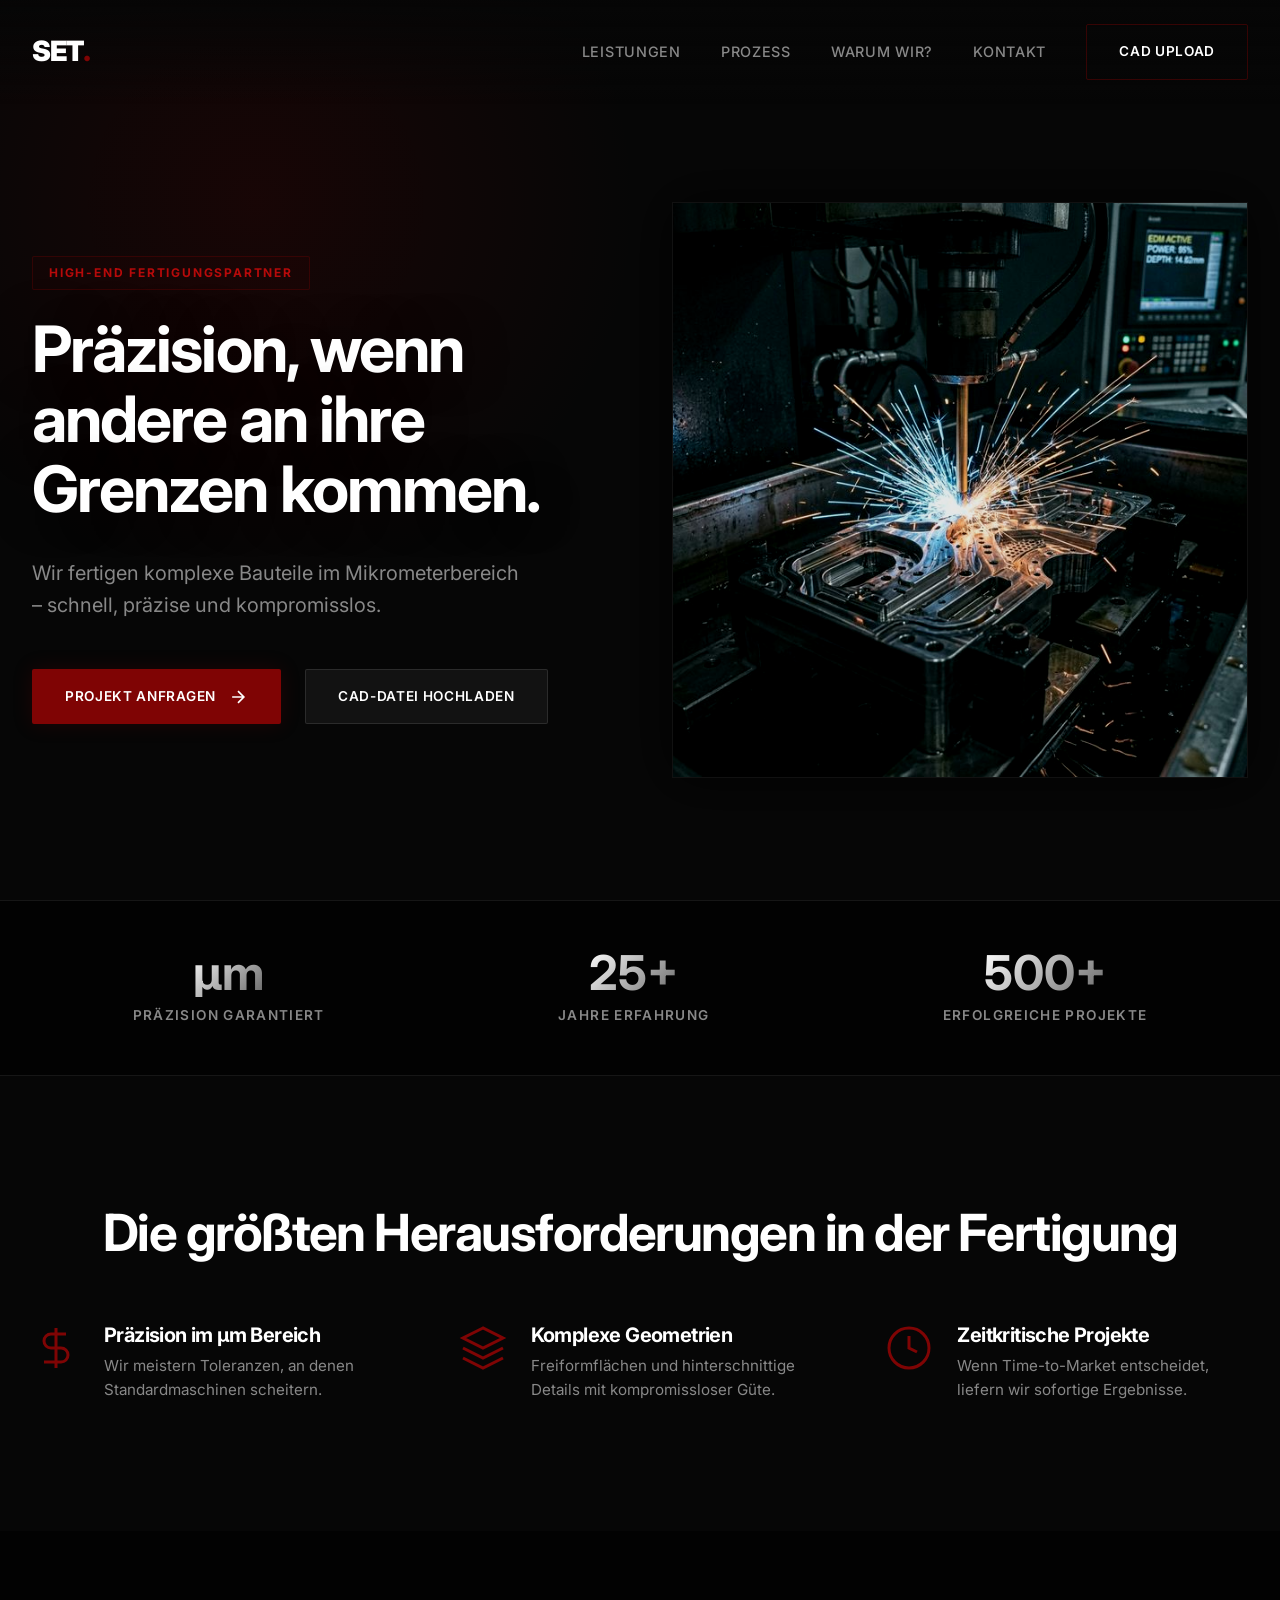
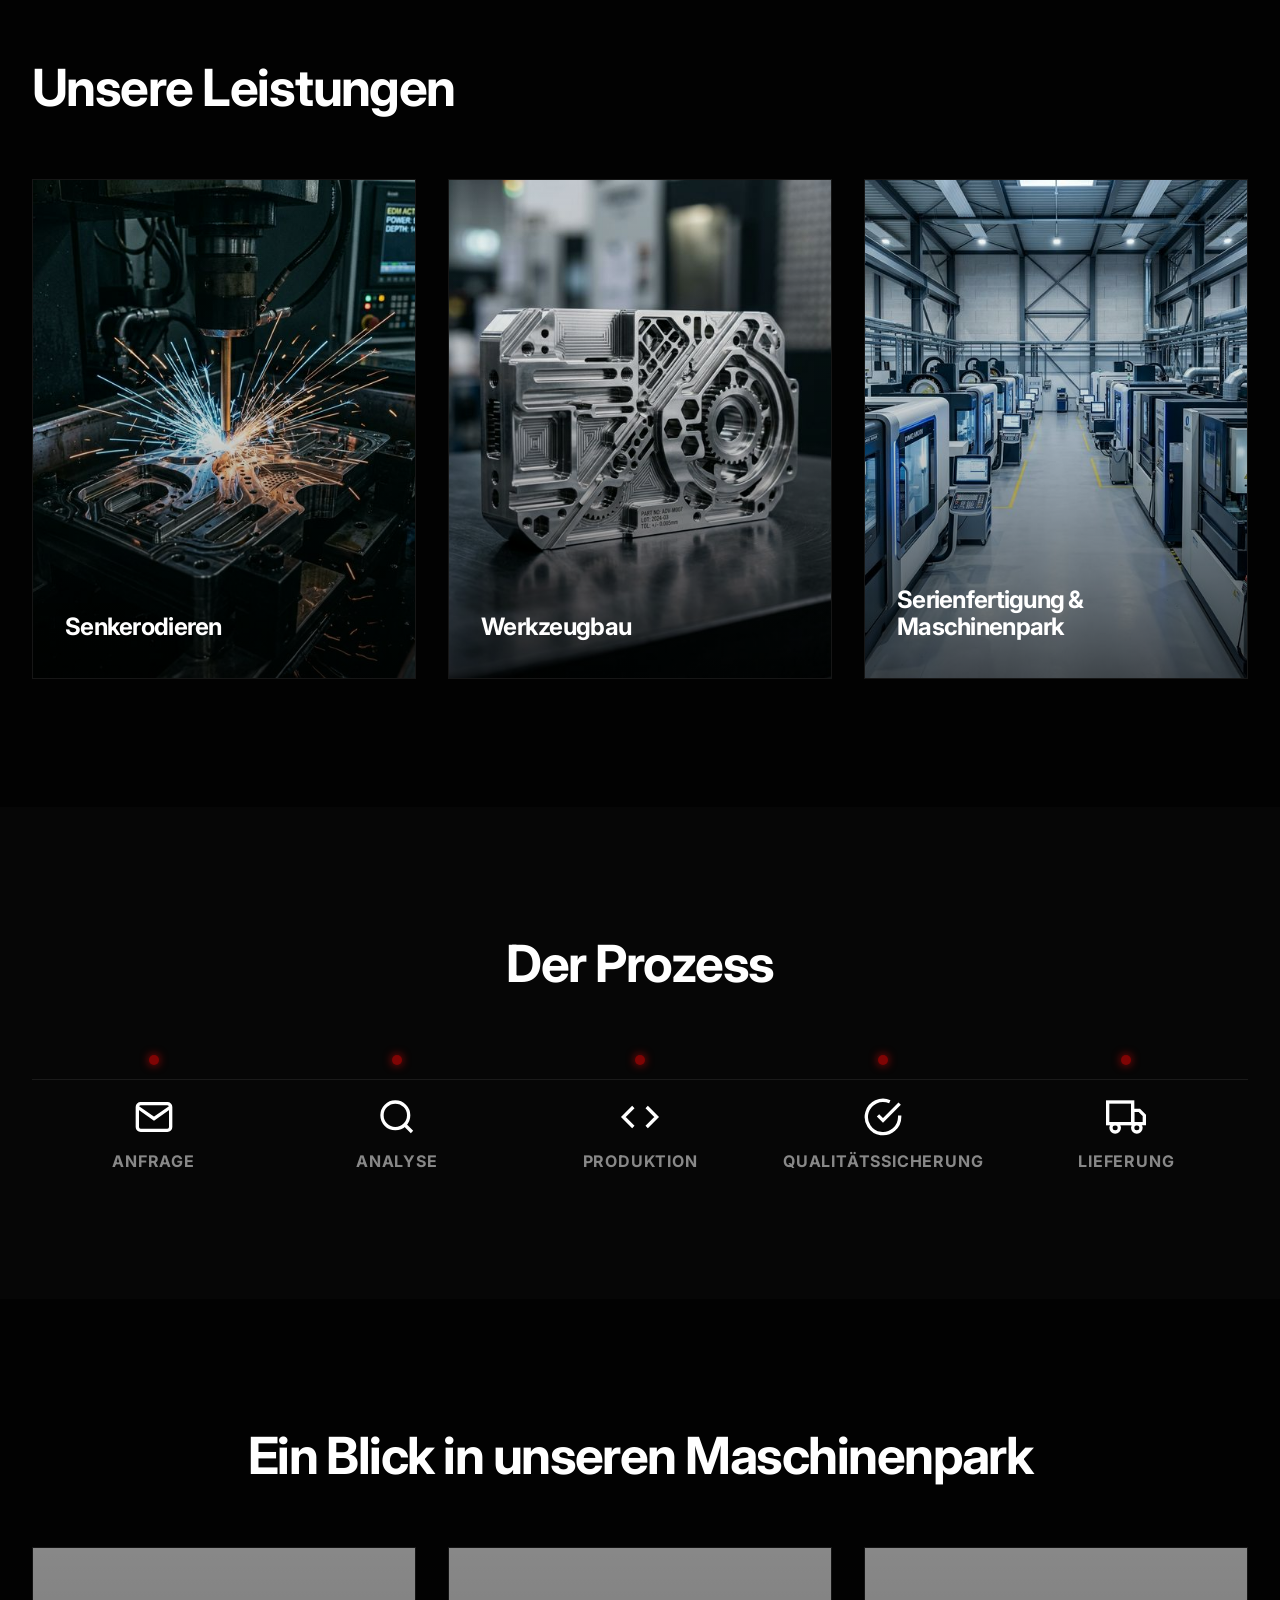
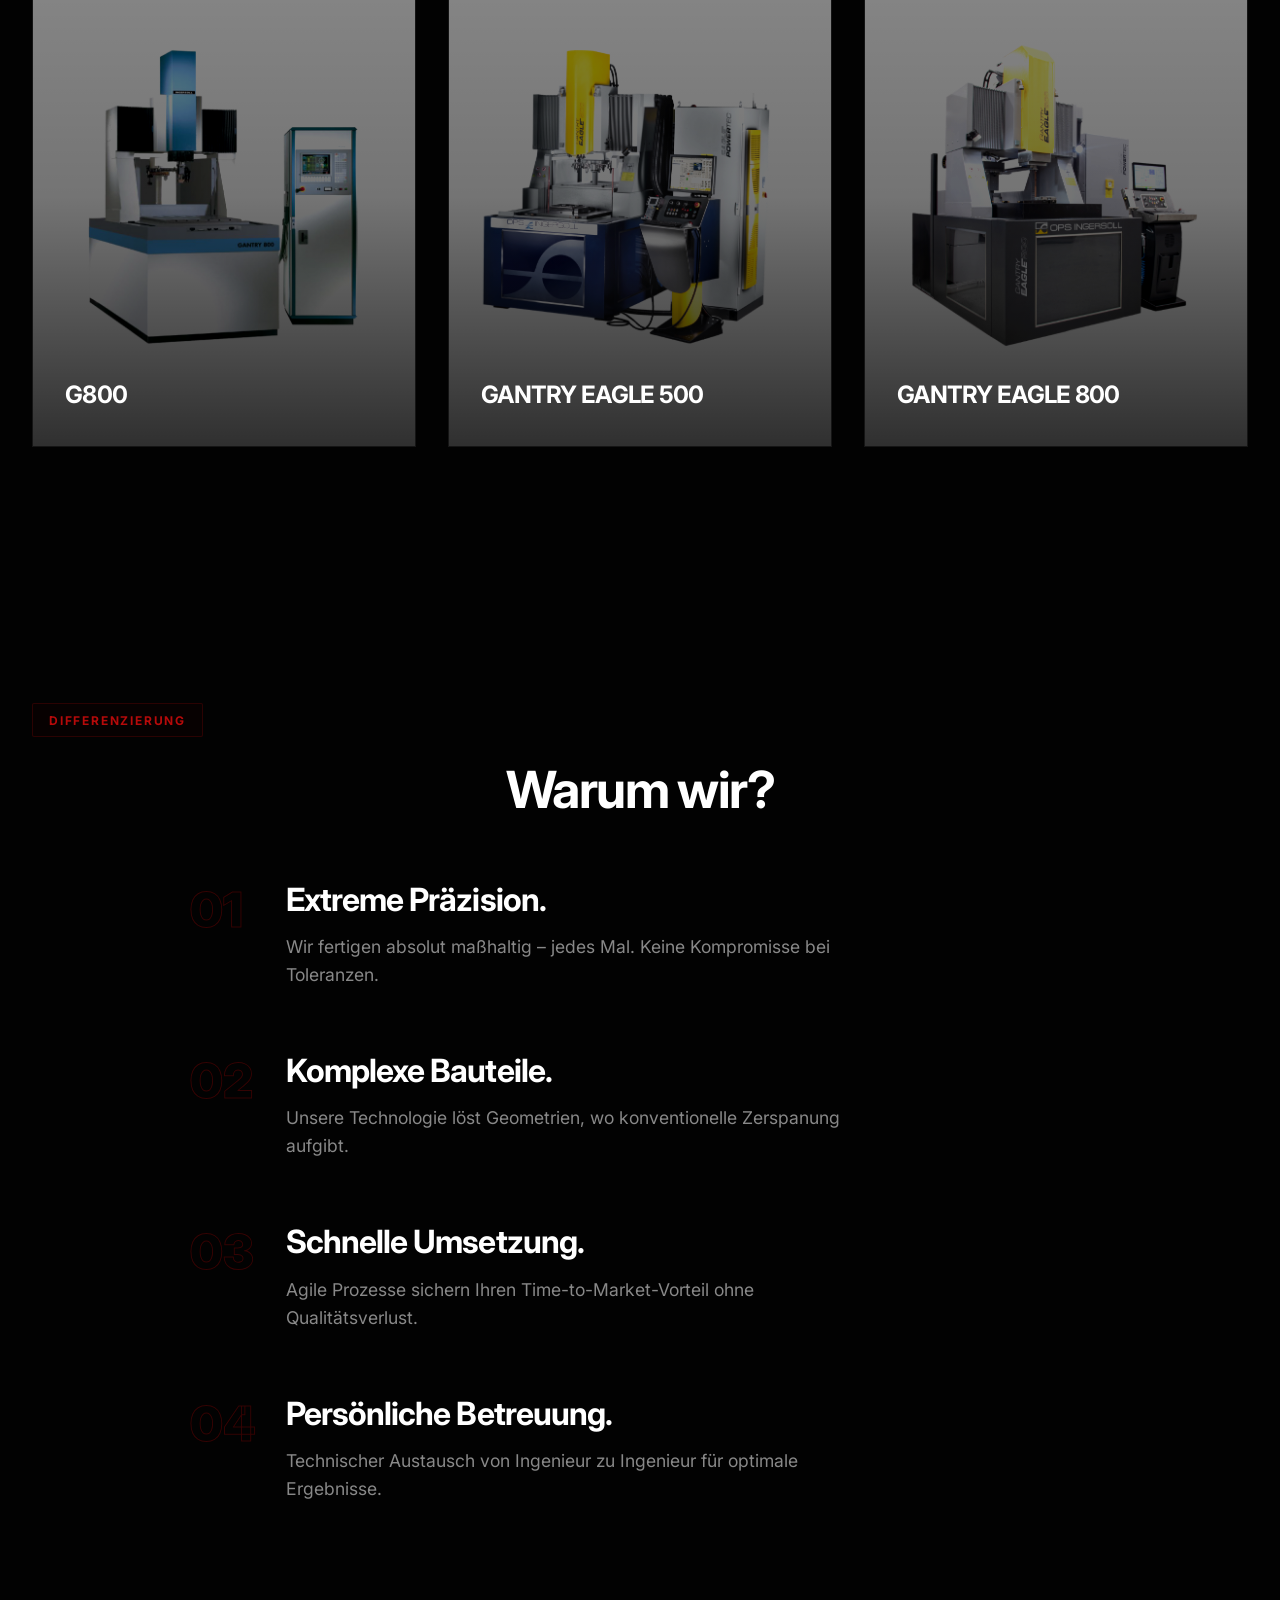
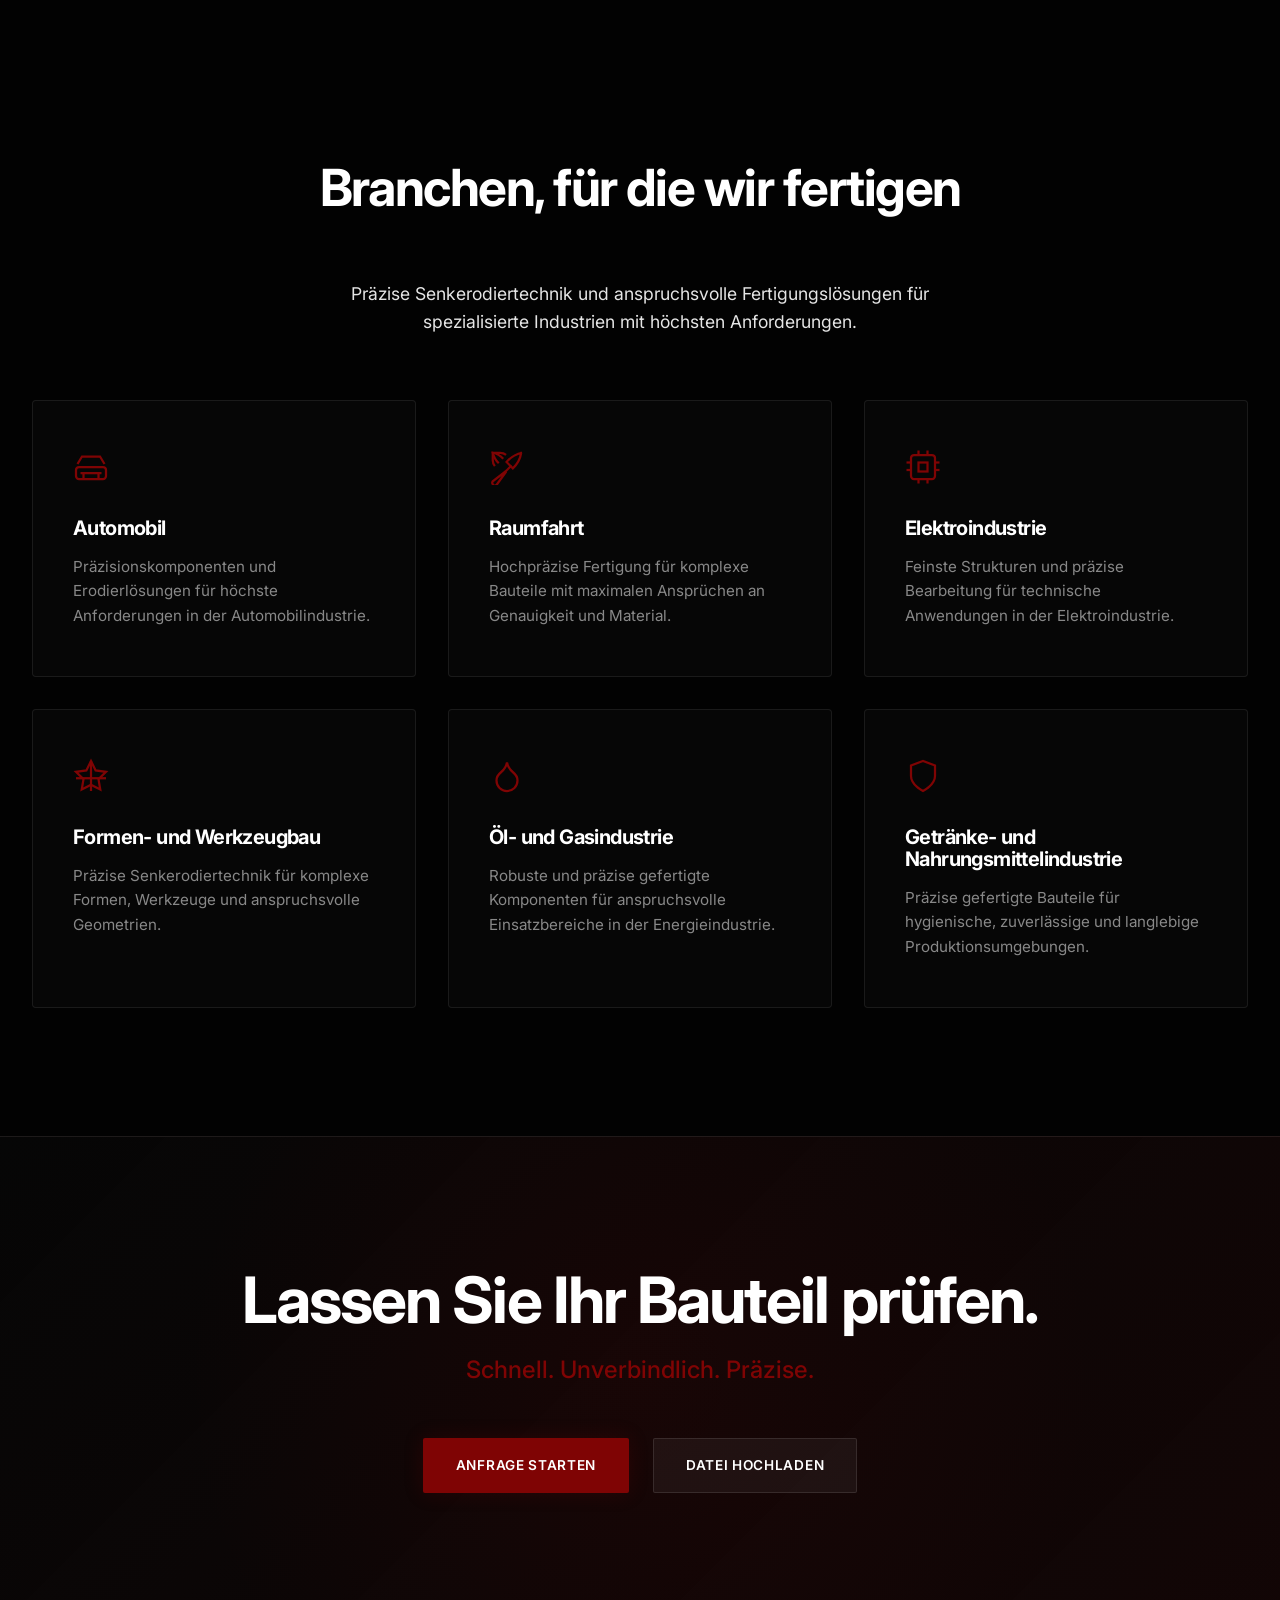
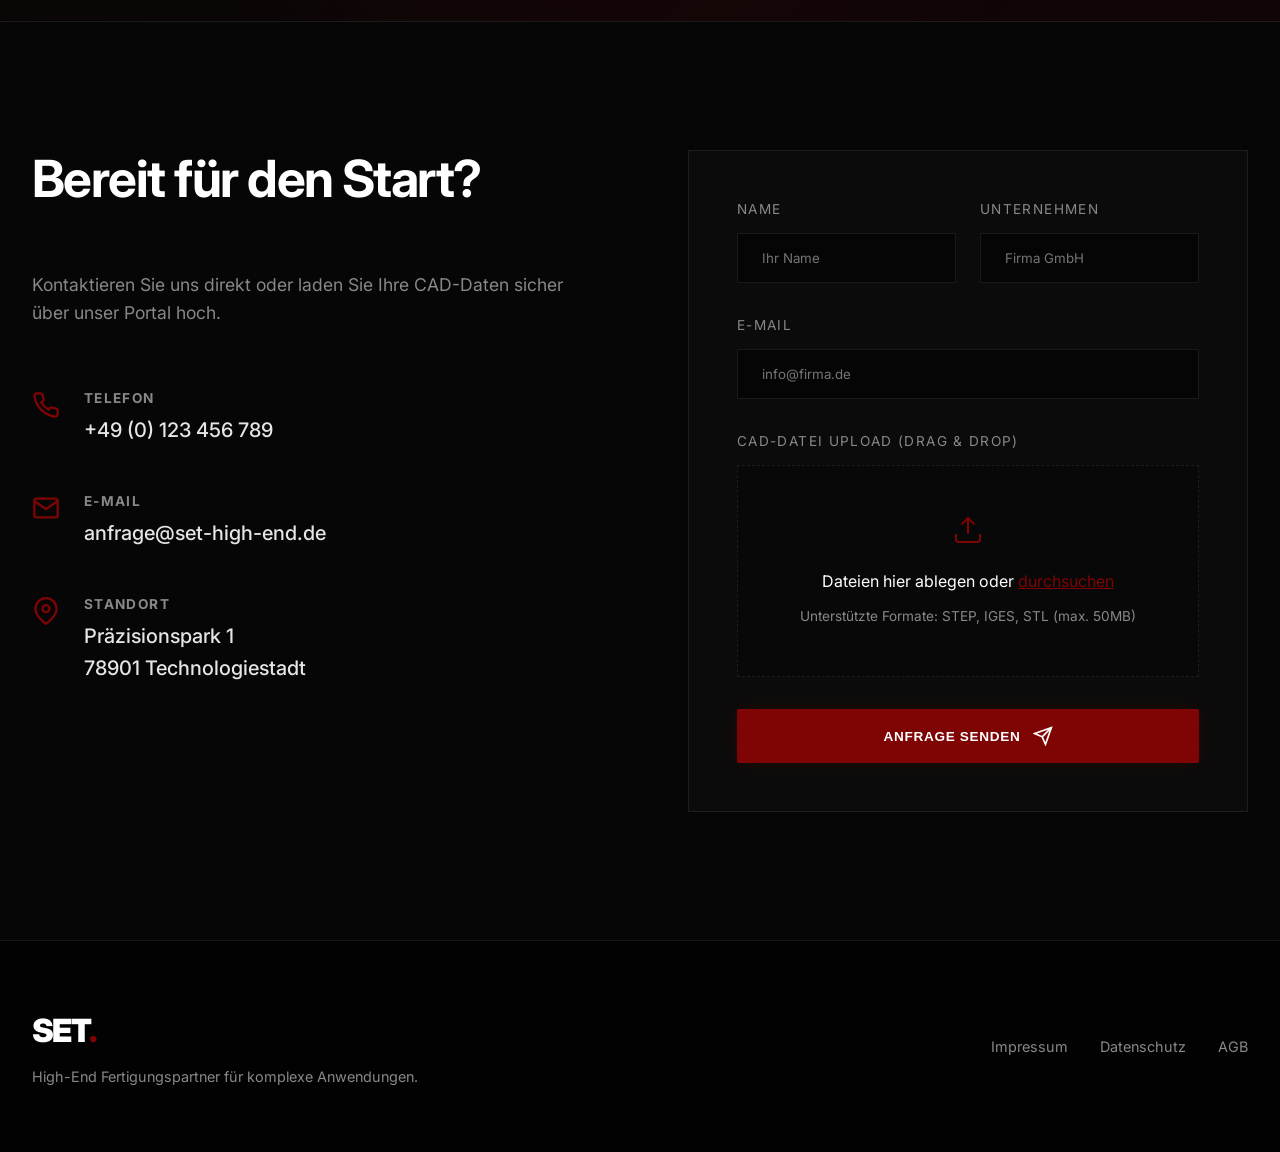
==== index.html @ fa742203 "feat: complete website design overhaul with new high-tech dark mode" ====
<!DOCTYPE html>
<html lang="de">
<head>
    <meta charset="UTF-8">
    <meta name="viewport" content="width=device-width, initial-scale=1.0">
    <title>SET - High-End Präzisionsfertigung & Senkerodiertechnik</title>
    <link rel="preconnect" href="https://fonts.googleapis.com">
    <link rel="preconnect" href="https://fonts.gstatic.com" crossorigin>
    <!-- Modern tech typography: Orbitron for tech feel, or just a very clean bold Inter/Roboto.
         Inter is perfect for high-end bold & modern. -->
    <link href="https://fonts.googleapis.com/css2?family=Inter:wght@300;400;500;700;900&display=swap" rel="stylesheet">
    <link rel="stylesheet" href="css/styles.css">
</head>
<body>
    
    <!-- HEADER -->
    <header class="header">
        <div class="container navbar">
            <div class="logo">
                <a href="#">SET<span class="text-accent">.</span></a>
            </div>
            <nav class="nav-links">
                <a href="#leistungen">Leistungen</a>
                <a href="#prozess">Prozess</a>
                <a href="#warum-wir">Warum wir?</a>
                <a href="#kontakt">Kontakt</a>
                <a href="#kontakt" class="btn btn-outline nav-btn">CAD Upload</a>
            </nav>
            <button class="mobile-menu-toggle" aria-label="Menü">
                <div class="burger-line"></div>
                <div class="burger-line"></div>
                <div class="burger-line"></div>
            </button>
        </div>
    </header>

    <!-- HERO SECTION -->
    <section class="hero" id="home">
        <div class="hero-glow"></div>
        <div class="container hero-grid">
            <div class="hero-content reveal">
                <div class="tech-badge">HIGH-END FERTIGUNGSPARTNER</div>
                <h1 class="hero-title">Präzision, wenn andere an ihre Grenzen kommen.</h1>
                <p class="hero-subtitle">Wir fertigen komplexe Bauteile im Mikrometerbereich – schnell, präzise und kompromisslos.</p>
                <div class="hero-actions">
                    <a href="#kontakt" class="btn btn-primary">
                        Projekt anfragen
                        <svg width="20" height="20" viewBox="0 0 24 24" fill="none" stroke="currentColor" stroke-width="2"><path d="M5 12h14M12 5l7 7-7 7"/></svg>
                    </a>
                    <a href="#kontakt" class="btn btn-secondary">CAD-Datei hochladen</a>
                </div>
            </div>
            <div class="hero-visual reveal fade-left">
                <div class="visual-wrapper">
                    <div class="visual-glow"></div>
                    <img src="images/hero.png" alt="Erodieren Funken High-Tech" class="hero-image">
                </div>
            </div>
        </div>
    </section>

    <!-- TRUST BAR -->
    <div class="trust-bar">
        <div class="container trust-grid">
            <div class="trust-item reveal fade-up">
                <span class="trust-value">µm</span>
                <span class="trust-label">Präzision garantiert</span>
            </div>
            <div class="trust-item reveal fade-up delay-1">
                <span class="trust-value">25+</span>
                <span class="trust-label">Jahre Erfahrung</span>
            </div>
            <div class="trust-item reveal fade-up delay-2">
                <span class="trust-value">500+</span>
                <span class="trust-label">Erfolgreiche Projekte</span>
            </div>
        </div>
    </div>

    <!-- PROBLEM SECTION -->
    <section class="section section-challenges" id="herausforderungen">
        <div class="container">
            <h2 class="section-title reveal text-center">Die größten Herausforderungen in der Fertigung</h2>
            
            <div class="challenge-grid">
                <div class="challenge-item reveal fade-up">
                    <div class="challenge-icon">
                        <svg viewBox="0 0 24 24" fill="none" stroke="currentColor" stroke-width="1.5"><path d="M12 2v20M17 5H9.5a3.5 3.5 0 0 0 0 7h5a3.5 3.5 0 0 1 0 7H6"/></svg>
                    </div>
                    <div>
                        <h3 class="challenge-title">Präzision im µm Bereich</h3>
                        <p class="challenge-text">Wir meistern Toleranzen, an denen Standardmaschinen scheitern.</p>
                    </div>
                </div>
                <div class="challenge-item reveal fade-up delay-1">
                    <div class="challenge-icon">
                        <svg viewBox="0 0 24 24" fill="none" stroke="currentColor" stroke-width="1.5"><polygon points="12 2 2 7 12 12 22 7 12 2"></polygon><polyline points="2 17 12 22 22 17"></polyline><polyline points="2 12 12 17 22 12"></polyline></svg>
                    </div>
                    <div>
                        <h3 class="challenge-title">Komplexe Geometrien</h3>
                        <p class="challenge-text">Freiformflächen und hinterschnittige Details mit kompromissloser Güte.</p>
                    </div>
                </div>
                <div class="challenge-item reveal fade-up delay-2">
                    <div class="challenge-icon">
                        <svg viewBox="0 0 24 24" fill="none" stroke="currentColor" stroke-width="1.5"><circle cx="12" cy="12" r="10"></circle><polyline points="12 6 12 12 16 14"></polyline></svg>
                    </div>
                    <div>
                        <h3 class="challenge-title">Zeitkritische Projekte</h3>
                        <p class="challenge-text">Wenn Time-to-Market entscheidet, liefern wir sofortige Ergebnisse.</p>
                    </div>
                </div>
            </div>
        </div>
    </section>

    <!-- LEISTUNGEN -->
    <section class="section section-dark" id="leistungen">
        <div class="container">
            <h2 class="section-title reveal">Unsere Leistungen</h2>
            
            <div class="services-grid">
                <!-- Senkerodieren -->
                <a href="#kontakt" class="service-card reveal">
                    <div class="service-image-wrap">
                        <img src="images/hero.png" alt="Senkerodieren">
                        <div class="service-overlay"></div>
                    </div>
                    <div class="service-content">
                        <h3>Senkerodieren</h3>
                        <div class="service-arrow">
                            <svg width="24" height="24" viewBox="0 0 24 24" fill="none" stroke="currentColor" stroke-width="2"><line x1="5" y1="12" x2="19" y2="12"></line><polyline points="12 5 19 12 12 19"></polyline></svg>
                        </div>
                    </div>
                    <div class="service-glow-effect"></div>
                </a>
                
                <!-- Werkzeugbau -->
                <a href="#kontakt" class="service-card reveal delay-1">
                    <div class="service-image-wrap">
                        <img src="images/precision.png" alt="Werkzeugbau">
                        <div class="service-overlay"></div>
                    </div>
                    <div class="service-content">
                        <h3>Werkzeugbau</h3>
                        <div class="service-arrow">
                            <svg width="24" height="24" viewBox="0 0 24 24" fill="none" stroke="currentColor" stroke-width="2"><line x1="5" y1="12" x2="19" y2="12"></line><polyline points="12 5 19 12 12 19"></polyline></svg>
                        </div>
                    </div>
                    <div class="service-glow-effect"></div>
                </a>
                
                <!-- Maschinenpark -->
                <a href="#kontakt" class="service-card reveal delay-2">
                    <div class="service-image-wrap">
                        <img src="images/machines.png" alt="Maschinenpark">
                        <div class="service-overlay"></div>
                    </div>
                    <div class="service-content">
                        <h3>Serienfertigung & Maschinenpark</h3>
                        <div class="service-arrow">
                            <svg width="24" height="24" viewBox="0 0 24 24" fill="none" stroke="currentColor" stroke-width="2"><line x1="5" y1="12" x2="19" y2="12"></line><polyline points="12 5 19 12 12 19"></polyline></svg>
                        </div>
                    </div>
                    <div class="service-glow-effect"></div>
                </a>
            </div>
        </div>
    </section>

    <!-- PROZESS -->
    <section class="section" id="prozess">
        <div class="container">
            <h2 class="section-title text-center reveal">Der Prozess</h2>
            
            <div class="timeline reveal fade-up">
                <div class="timeline-line"></div>
                
                <div class="timeline-step">
                    <div class="timeline-dot"></div>
                    <div class="timeline-icon">
                        <svg viewBox="0 0 24 24" fill="none" stroke="currentColor" stroke-width="2"><path d="M4 4h16c1.1 0 2 .9 2 2v12c0 1.1-.9 2-2 2H4c-1.1 0-2-.9-2-2V6c0-1.1.9-2 2-2z"></path><polyline points="22,6 12,13 2,6"></polyline></svg>
                    </div>
                    <h4>Anfrage</h4>
                </div>
                
                <div class="timeline-step">
                    <div class="timeline-dot"></div>
                    <div class="timeline-icon">
                        <svg viewBox="0 0 24 24" fill="none" stroke="currentColor" stroke-width="2"><circle cx="11" cy="11" r="8"></circle><line x1="21" y1="21" x2="16.65" y2="16.65"></line></svg>
                    </div>
                    <h4>Analyse</h4>
                </div>
                
                <div class="timeline-step">
                    <div class="timeline-dot"></div>
                    <div class="timeline-icon">
                        <svg viewBox="0 0 24 24" fill="none" stroke="currentColor" stroke-width="2"><polyline points="16 18 22 12 16 6"></polyline><polyline points="8 6 2 12 8 18"></polyline></svg>
                    </div>
                    <h4>Produktion</h4>
                </div>
                
                <div class="timeline-step">
                    <div class="timeline-dot"></div>
                    <div class="timeline-icon">
                        <svg viewBox="0 0 24 24" fill="none" stroke="currentColor" stroke-width="2"><path d="M22 11.08V12a10 10 0 1 1-5.93-9.14"></path><polyline points="22 4 12 14.01 9 11.01"></polyline></svg>
                    </div>
                    <h4>Qualitätssicherung</h4>
                </div>
                
                <div class="timeline-step">
                    <div class="timeline-dot"></div>
                    <div class="timeline-icon">
                        <svg viewBox="0 0 24 24" fill="none" stroke="currentColor" stroke-width="2"><rect x="1" y="3" width="15" height="13"></rect><polygon points="16 8 20 8 23 11 23 16 16 16 16 8"></polygon><circle cx="5.5" cy="18.5" r="2.5"></circle><circle cx="18.5" cy="18.5" r="2.5"></circle></svg>
                    </div>
                    <h4>Lieferung</h4>
                </div>
            </div>
        </div>
    </section>

    <!-- EIN BLICK IN UNSEREN MASCHINENPARK -->
    <section class="section section-darker" id="fertigung">
        <div class="container">
            <h2 class="section-title text-center reveal">Ein Blick in unseren Maschinenpark</h2>
            
            <div class="services-grid">
                <!-- Karte 1 -->
                <div class="service-card reveal">
                    <div class="service-image-wrap blend-bg-wrap">
                        <img src="images/machine_new_1.png" alt="Maschinenpark" class="blend-multiply">
                        <div class="service-overlay"></div>
                    </div>
                    <div class="service-content">
                        <h3>G800</h3>
                        <div class="service-arrow">
                            <svg width="24" height="24" viewBox="0 0 24 24" fill="none" stroke="currentColor" stroke-width="2"><line x1="5" y1="12" x2="19" y2="12"></line><polyline points="12 5 19 12 12 19"></polyline></svg>
                        </div>
                    </div>
                    <div class="service-glow-effect"></div>
                </div>
                
                <!-- Karte 2 -->
                <div class="service-card reveal delay-1">
                    <div class="service-image-wrap blend-bg-wrap">
                        <img src="images/machine_new_2.png" alt="Präzisionsbauteile" class="blend-multiply">
                        <div class="service-overlay"></div>
                    </div>
                    <div class="service-content">
                        <h3>GANTRY EAGLE 500</h3>
                        <div class="service-arrow">
                            <svg width="24" height="24" viewBox="0 0 24 24" fill="none" stroke="currentColor" stroke-width="2"><line x1="5" y1="12" x2="19" y2="12"></line><polyline points="12 5 19 12 12 19"></polyline></svg>
                        </div>
                    </div>
                    <div class="service-glow-effect"></div>
                </div>
                
                <!-- Karte 3 -->
                <div class="service-card reveal delay-2">
                    <div class="service-image-wrap blend-bg-wrap">
                        <img src="images/machine_new_3.png" alt="Fertigung & Prozesse" class="blend-multiply">
                        <div class="service-overlay"></div>
                    </div>
                    <div class="service-content">
                        <h3>GANTRY EAGLE 800</h3>
                        <div class="service-arrow">
                            <svg width="24" height="24" viewBox="0 0 24 24" fill="none" stroke="currentColor" stroke-width="2"><line x1="5" y1="12" x2="19" y2="12"></line><polyline points="12 5 19 12 12 19"></polyline></svg>
                        </div>
                    </div>
                    <div class="service-glow-effect"></div>
                </div>
            </div>
        </div>
    </section>

    <!-- USP / WARUM WIR -->
    <section class="section section-darker" id="warum-wir">
        <div class="container">
            <span class="tech-badge reveal text-center mx-auto mb-2">DIFFERENZIERUNG</span>
            <h2 class="section-title text-center reveal mb-5">Warum wir?</h2>
            
            <div class="statement-list">
                <div class="statement reveal fade-up">
                    <div class="statement-accent">01</div>
                    <h3 class="statement-title">Extreme Präzision.</h3>
                    <p class="statement-text">Wir fertigen absolut maßhaltig – jedes Mal. Keine Kompromisse bei Toleranzen.</p>
                </div>
                <div class="statement reveal fade-up delay-1">
                    <div class="statement-accent">02</div>
                    <h3 class="statement-title">Komplexe Bauteile.</h3>
                    <p class="statement-text">Unsere Technologie löst Geometrien, wo konventionelle Zerspanung aufgibt.</p>
                </div>
                <div class="statement reveal fade-up delay-2">
                    <div class="statement-accent">03</div>
                    <h3 class="statement-title">Schnelle Umsetzung.</h3>
                    <p class="statement-text">Agile Prozesse sichern Ihren Time-to-Market-Vorteil ohne Qualitätsverlust.</p>
                </div>
                <div class="statement reveal fade-up delay-3">
                    <div class="statement-accent">04</div>
                    <h3 class="statement-title">Persönliche Betreuung.</h3>
                    <p class="statement-text">Technischer Austausch von Ingenieur zu Ingenieur für optimale Ergebnisse.</p>
                </div>
            </div>
        </div>
    </section>

    <!-- BRANCHEN / INDUSTRIEN -->
    <section class="section section-dark" id="branchen">
        <div class="container">
            <h2 class="section-title text-center reveal">Branchen, für die wir fertigen</h2>
            <p class="text-center text-muted mb-5 reveal mx-auto" style="max-width: 650px; font-size: 1.1rem; line-height: 1.6;">
                Präzise Senkerodiertechnik und anspruchsvolle Fertigungslösungen für spezialisierte Industrien mit höchsten Anforderungen.
            </p>
            
            <div class="industry-grid">
                <!-- 1. Automobil -->
                <div class="industry-card reveal fade-up">
                    <div class="industry-icon">
                        <svg viewBox="0 0 24 24" fill="none" stroke="currentColor" stroke-width="1.5"><path d="M5 16h14M3 10l3-5h12l3 5M2 14v4a2 2 0 0 0 2 2h16a2 2 0 0 0 2-2v-4a2 2 0 0 0-2-2H4a2 2 0 0 0-2 2zM7 16v4M17 16v4"/></svg>
                    </div>
                    <h3>Automobil</h3>
                    <p>Präzisionskomponenten und Erodierlösungen für höchste Anforderungen in der Automobilindustrie.</p>
                </div>
                
                <!-- 2. Raumfahrt -->
                <div class="industry-card reveal fade-up delay-1">
                    <div class="industry-icon">
                        <svg viewBox="0 0 24 24" fill="none" stroke="currentColor" stroke-width="1.5"><path d="M21.5 2.5a18.4 18.4 0 0 1-5.6 10.4l-4.2-4.2A18.4 18.4 0 0 1 22 2.5z"></path><path d="M11 15 2.5 21.5a1.8 1.8 0 0 0 2.5 2.5L11.5 15"></path><path d="M15 11l-4.5 4.5"></path><path d="M6.5 9.5a14 14 0 0 1-4-7h5c1.4 0 2.8.5 3.9 1.4"></path><path d="M9.5 6.5a14 14 0 0 0-7-4v5c0 1.4.5 2.8 1.4 3.9"></path></svg>
                    </div>
                    <h3>Raumfahrt</h3>
                    <p>Hochpräzise Fertigung für komplexe Bauteile mit maximalen Ansprüchen an Genauigkeit und Material.</p>
                </div>
                
                <!-- 3. Elektroindustrie -->
                <div class="industry-card reveal fade-up delay-2">
                    <div class="industry-icon">
                        <svg viewBox="0 0 24 24" fill="none" stroke="currentColor" stroke-width="1.5"><rect x="4" y="4" width="16" height="16" rx="2" ry="2"></rect><rect x="9" y="9" width="6" height="6"></rect><line x1="9" y1="1" x2="9" y2="4"></line><line x1="15" y1="1" x2="15" y2="4"></line><line x1="9" y1="20" x2="9" y2="23"></line><line x1="15" y1="20" x2="15" y2="23"></line><line x1="20" y1="9" x2="23" y2="9"></line><line x1="20" y1="14" x2="23" y2="14"></line><line x1="1" y1="9" x2="4" y2="9"></line><line x1="1" y1="14" x2="4" y2="14"></line></svg>
                    </div>
                    <h3>Elektroindustrie</h3>
                    <p>Feinste Strukturen und präzise Bearbeitung für technische Anwendungen in der Elektroindustrie.</p>
                </div>
                
                <!-- 4. Formen- und Werkzeugbau -->
                <div class="industry-card reveal fade-up">
                    <div class="industry-icon">
                        <svg viewBox="0 0 24 24" fill="none" stroke="currentColor" stroke-width="1.5"><polygon points="12 2 15.09 8.26 22 9.27 17 14.14 18.18 21.02 12 17.77 5.82 21.02 7 14.14 2 9.27 8.91 8.26 12 2"></polygon><path d="M12 2v20"></path><path d="M2 13.5h20"></path></svg>
                    </div>
                    <h3>Formen- und Werkzeugbau</h3>
                    <p>Präzise Senkerodiertechnik für komplexe Formen, Werkzeuge und anspruchsvolle Geometrien.</p>
                </div>
                
                <!-- 5. Oel- und Gasindustrie -->
                <div class="industry-card reveal fade-up delay-1">
                    <div class="industry-icon">
                        <svg viewBox="0 0 24 24" fill="none" stroke="currentColor" stroke-width="1.5"><path d="M12 22a7 7 0 0 0 7-7c0-2-1-3.9-3-5.5s-3.5-4-4-6.5c-.5 2.5-2 4.9-4 6.5C6 11.1 5 13 5 15a7 7 0 0 0 7 7z"></path></svg>
                    </div>
                    <h3>Öl- und Gasindustrie</h3>
                    <p>Robuste und präzise gefertigte Komponenten für anspruchsvolle Einsatzbereiche in der Energieindustrie.</p>
                </div>
                
                <!-- 6. Getränke- und Nahrungsmittel -->
                <div class="industry-card reveal fade-up delay-2">
                    <div class="industry-icon">
                        <svg viewBox="0 0 24 24" fill="none" stroke="currentColor" stroke-width="1.5"><path d="M12 22s8-4 8-10V5l-8-3-8 3v7c0 6 8 10 8 10z"></path></svg>
                    </div>
                    <h3>Getränke- und Nahrungsmittelindustrie</h3>
                    <p>Präzise gefertigte Bauteile für hygienische, zuverlässige und langlebige Produktionsumgebungen.</p>
                </div>
            </div>
        </div>
    </section>

    <!-- CTA BLOCK -->
    <section class="section-cta reveal">
        <div class="container">
            <div class="cta-inner">
                <div class="cta-glow-bg"></div>
                <h2 class="cta-title">Lassen Sie Ihr Bauteil prüfen.</h2>
                <p class="cta-sub">Schnell. Unverbindlich. Präzise.</p>
                <div class="hero-actions cta-actions">
                    <a href="#kontakt" class="btn btn-primary">Anfrage starten</a>
                    <a href="#kontakt" class="btn btn-secondary">Datei hochladen</a>
                </div>
            </div>
        </div>
    </section>

    <!-- KONTAKT -->
    <section class="section" id="kontakt">
        <div class="container contact-grid">
            <div class="contact-info reveal fade-right">
                <h2 class="section-title">Bereit für den Start?</h2>
                <p class="contact-desc">Kontaktieren Sie uns direkt oder laden Sie Ihre CAD-Daten sicher über unser Portal hoch.</p>
                
                <div class="contact-list">
                    <div class="contact-item">
                        <div class="contact-icon">
                            <svg viewBox="0 0 24 24" fill="none" stroke="currentColor" stroke-width="2"><path d="M22 16.92v3a2 2 0 0 1-2.18 2 19.79 19.79 0 0 1-8.63-3.07 19.5 19.5 0 0 1-6-6 19.79 19.79 0 0 1-3.07-8.67A2 2 0 0 1 4.11 2h3a2 2 0 0 1 2 1.72 12.84 12.84 0 0 0 .7 2.81 2 2 0 0 1-.45 2.11L8.09 9.91a16 16 0 0 0 6 6l1.27-1.27a2 2 0 0 1 2.11-.45 12.84 12.84 0 0 0 2.81.7A2 2 0 0 1 22 16.92z"></path></svg>
                        </div>
                        <div>
                            <h5>Telefon</h5>
                            <p>+49 (0) 123 456 789</p>
                        </div>
                    </div>
                    <div class="contact-item">
                        <div class="contact-icon">
                            <svg viewBox="0 0 24 24" fill="none" stroke="currentColor" stroke-width="2"><path d="M4 4h16c1.1 0 2 .9 2 2v12c0 1.1-.9 2-2 2H4c-1.1 0-2-.9-2-2V6c0-1.1.9-2 2-2z"></path><polyline points="22,6 12,13 2,6"></polyline></svg>
                        </div>
                        <div>
                            <h5>E-Mail</h5>
                            <p>anfrage@set-high-end.de</p>
                        </div>
                    </div>
                    <div class="contact-item">
                        <div class="contact-icon">
                            <svg viewBox="0 0 24 24" fill="none" stroke="currentColor" stroke-width="2"><path d="M21 10c0 7-9 13-9 13s-9-6-9-13a9 9 0 0 1 18 0z"></path><circle cx="12" cy="10" r="3"></circle></svg>
                        </div>
                        <div>
                            <h5>Standort</h5>
                            <p>Präzisionspark 1<br>78901 Technologiestadt</p>
                        </div>
                    </div>
                </div>
            </div>
            
            <div class="contact-form-wrap reveal fade-left">
                <form class="contact-form" onsubmit="event.preventDefault(); alert('Dies ist eine Demo.');">
                    <div class="form-row">
                        <div class="form-group">
                            <label>Name</label>
                            <input type="text" placeholder="Ihr Name">
                        </div>
                        <div class="form-group">
                            <label>Unternehmen</label>
                            <input type="text" placeholder="Firma GmbH">
                        </div>
                    </div>
                    <div class="form-group">
                        <label>E-Mail</label>
                        <input type="email" placeholder="info@firma.de">
                    </div>
                    
                    <div class="form-group">
                        <label>CAD-Datei Upload (Drag & Drop)</label>
                        <div class="file-upload-area" id="dropArea">
                            <svg width="32" height="32" viewBox="0 0 24 24" fill="none" class="upload-icon" stroke="currentColor" stroke-width="1.5"><path d="M21 15v4a2 2 0 0 1-2 2H5a2 2 0 0 1-2-2v-4"></path><polyline points="17 8 12 3 7 8"></polyline><line x1="12" y1="3" x2="12" y2="15"></line></svg>
                            <p>Dateien hier ablegen oder <span>durchsuchen</span></p>
                            <span class="upload-hint">Unterstützte Formate: STEP, IGES, STL (max. 50MB)</span>
                        </div>
                    </div>
                    
                    <button type="submit" class="btn btn-primary btn-block">
                        Anfrage senden
                        <svg width="20" height="20" viewBox="0 0 24 24" fill="none" stroke="currentColor" stroke-width="2"><line x1="22" y1="2" x2="11" y2="13"></line><polygon points="22 2 15 22 11 13 2 9 22 2"></polygon></svg>
                    </button>
                </form>
            </div>
        </div>
    </section>

    <!-- FOOTER -->
    <footer class="footer">
        <div class="container footer-content">
            <div class="footer-brand">
                <div class="logo">SET<span class="text-accent">.</span></div>
                <p>High-End Fertigungspartner für komplexe Anwendungen.</p>
            </div>
            <div class="footer-links">
                <a href="#">Impressum</a>
                <a href="#">Datenschutz</a>
                <a href="#">AGB</a>
            </div>
        </div>
    </footer>

    <script src="js/main.js"></script>
</body>
</html>
---- css/styles.css ----
/* ===== VARIABLES ===== */
:root {
  /* Colors - High-Tech Dark / Premium */
  --bg-main: #060606;
  --bg-darker: #020202;
  --bg-card: #0c0c0c;
  
  --accent-red: #7f0404;    /* Dunkles, kraftvolles Rot */
  --accent-glow: #b60a0a;   /* Glow in lighter red */
  
  --text-pure: #ffffff;
  --text-main: #e5e5e5;
  --text-muted: #888888;
  
  --border-light: rgba(255,255,255,0.08);
  --border-hover: rgba(127, 4, 4, 0.4);
  
  /* Typography */
  --font-main: 'Inter', sans-serif;
  
  /* Layout */
  --container-max: 1280px;
  --spacing-section: 8rem;
  
  /* Transitions */
  --trans-fast: 0.2s ease;
  --trans-base: 0.4s cubic-bezier(0.16, 1, 0.3, 1);
  --trans-slow: 0.7s cubic-bezier(0.16, 1, 0.3, 1);
}

/* ===== RESET ===== */
* { margin: 0; padding: 0; box-sizing: border-box; }
html { scroll-behavior: smooth; }

body {
  font-family: var(--font-main);
  background-color: var(--bg-main);
  color: var(--text-main);
  line-height: 1.6;
  -webkit-font-smoothing: antialiased;
  overflow-x: hidden;
}

a { text-decoration: none; color: inherit; transition: var(--trans-fast); }
ul { list-style: none; }
img { max-width: 100%; display: block; }

.container {
  width: 100%;
  max-width: var(--container-max);
  margin: 0 auto;
  padding: 0 2rem;
}

/* ===== TYPOGRAPHY ===== */
h1, h2, h3, h4, h5 {
  color: var(--text-pure);
  line-height: 1.1;
  font-weight: 700;
  letter-spacing: -0.03em;
}

.text-accent { color: var(--accent-red); }
.text-center { text-align: center; }
.mx-auto { margin-inline: auto; }
.mb-2 { margin-bottom: 0.5rem; }
.mb-5 { margin-bottom: 4rem; }

.section-title {
  font-size: clamp(2.5rem, 4vw, 3.5rem);
  margin-bottom: 4rem;
}

.tech-badge {
  display: inline-block;
  font-size: 0.75rem;
  letter-spacing: 0.15em;
  text-transform: uppercase;
  color: var(--accent-glow);
  font-weight: 700;
  border: 1px solid rgba(127, 4, 4, 0.3);
  padding: 0.4rem 1rem;
  border-radius: 2px;
  background: rgba(127, 4, 4, 0.05);
  margin-bottom: 1.5rem;
}

/* ===== BUTTONS ===== */
.btn {
  display: inline-flex;
  align-items: center;
  justify-content: center;
  gap: 0.75rem;
  padding: 1rem 2rem;
  font-weight: 600;
  font-size: 1rem;
  transition: all var(--trans-base);
  cursor: pointer;
  border: 1px solid transparent;
  /* Premium modern button: slight rounding, sharp tech feel */
  border-radius: 2px;
  text-transform: uppercase;
  letter-spacing: 0.05em;
  font-size: 0.85rem;
}

.btn-primary {
  background-color: var(--accent-red);
  color: var(--text-pure);
  position: relative;
  overflow: hidden;
  box-shadow: 0 0 20px rgba(127, 4, 4, 0.2);
}

.btn-primary:hover {
  background-color: var(--accent-glow);
  box-shadow: 0 0 30px rgba(182, 10, 10, 0.4);
  transform: translateY(-2px);
}

.btn-secondary {
  background-color: rgba(255,255,255,0.05);
  color: var(--text-pure);
  border: 1px solid rgba(255,255,255,0.1);
}

.btn-secondary:hover {
  background-color: rgba(255,255,255,0.1);
  border-color: rgba(255,255,255,0.2);
}

.btn-outline {
  background: transparent;
  border: 1px solid rgba(127, 4, 4, 0.4);
  color: var(--text-pure);
}

.btn-outline:hover {
  border-color: var(--accent-glow);
  box-shadow: 0 0 15px rgba(127, 4, 4, 0.3) inset;
}

.btn-block { width: 100%; }

/* ===== HEADER ===== */
.header {
  position: fixed;
  top: 0;
  width: 100%;
  z-index: 100;
  padding: 1.5rem 0;
  transition: var(--trans-base);
  background: linear-gradient(to bottom, rgba(6,6,6,0.9), rgba(6,6,6,0));
}

.header.scrolled {
  background: rgba(6, 6, 6, 0.95);
  border-bottom: 1px solid var(--border-light);
  backdrop-filter: blur(10px);
  padding: 1rem 0;
}

.navbar {
  display: flex;
  justify-content: space-between;
  align-items: center;
}

.logo a {
  font-size: 1.75rem;
  font-weight: 900;
  letter-spacing: -0.05em;
  color: var(--text-pure);
}

.nav-links {
  display: flex;
  align-items: center;
  gap: 2.5rem;
}

.nav-links a:not(.btn) {
  font-size: 0.9rem;
  font-weight: 500;
  text-transform: uppercase;
  letter-spacing: 0.05em;
  color: var(--text-muted);
  position: relative;
}

.nav-links a:not(.btn):hover { color: var(--text-pure); }

.nav-links a:not(.btn)::after {
  content: '';
  position: absolute;
  bottom: -4px;
  left: 0;
  width: 0;
  height: 2px;
  background: var(--accent-red);
  transition: var(--trans-fast);
}

.nav-links a:not(.btn):hover::after { width: 100%; }

.mobile-menu-toggle {
  display: none;
  background: none;
  border: none;
  cursor: pointer;
  flex-direction: column;
  gap: 6px;
}

.burger-line {
  width: 30px;
  height: 2px;
  background: var(--text-pure);
  transition: var(--trans-base);
}

/* ===== HERO SECTION ===== */
.hero {
  position: relative;
  min-height: 100vh;
  display: flex;
  align-items: center;
  padding-top: 80px;
  overflow: hidden;
}

.hero-glow {
  position: absolute;
  top: -20%;
  left: -10%;
  width: 60vw;
  height: 60vw;
  background: radial-gradient(circle, rgba(127, 4, 4, 0.15) 0%, rgba(6,6,6,0) 70%);
  z-index: 0;
  pointer-events: none;
}

.hero-grid {
  display: grid;
  grid-template-columns: 1fr 1fr;
  align-items: center;
  gap: 4rem;
  position: relative;
  z-index: 10;
}

.hero-title {
  font-size: clamp(3rem, 5vw, 4.5rem);
  margin-bottom: 2rem;
  text-shadow: 0 0 40px rgba(0,0,0,0.5);
}

.hero-subtitle {
  font-size: 1.25rem;
  color: var(--text-muted);
  margin-bottom: 3rem;
  max-width: 500px;
}

.hero-actions {
  display: flex;
  gap: 1.5rem;
}

.visual-wrapper {
  position: relative;
}

.visual-glow {
  position: absolute;
  top: 50%;
  left: 50%;
  transform: translate(-50%, -50%);
  width: 120%;
  height: 120%;
  background: radial-gradient(circle, rgba(127, 4, 4, 0.2) 0%, rgba(6,6,6,0) 60%);
  z-index: -1;
}

.hero-image {
  width: 100%;
  height: auto;
  filter: contrast(1.1) brightness(0.9);
  /* Tech overlay feeling */
  box-shadow: 0 0 50px rgba(0,0,0,0.8);
  border: 1px solid rgba(255,255,255,0.05);
}

/* ===== TRUST BAR ===== */
.trust-bar {
  border-top: 1px solid var(--border-light);
  border-bottom: 1px solid var(--border-light);
  background: var(--bg-darker);
  padding: 3rem 0;
}

.trust-grid {
  display: flex;
  justify-content: space-around;
  flex-wrap: wrap;
  gap: 2rem;
}

.trust-item {
  display: flex;
  flex-direction: column;
  align-items: center;
  text-align: center;
}

.trust-value {
  font-size: 3rem;
  font-weight: 700;
  font-family: var(--font-main);
  background: linear-gradient(135deg, #fff 0%, #666 100%);
  -webkit-background-clip: text;
  background-clip: text;
  -webkit-text-fill-color: transparent;
  line-height: 1;
  margin-bottom: 0.5rem;
}

.trust-label {
  color: var(--text-muted);
  text-transform: uppercase;
  letter-spacing: 0.1em;
  font-size: 0.85rem;
  font-weight: 600;
}

/* ===== SECTIONS ===== */
.section { padding: var(--spacing-section) 0; }
.section-dark { background-color: var(--bg-darker); }
.section-darker { background-color: #020202; }

/* ===== Herausforderungen (Problem) Horizontal, minimalist ===== */
.challenge-grid {
  display: grid;
  grid-template-columns: repeat(3, 1fr);
  gap: 4rem;
}

.challenge-item {
  display: flex;
  align-items: flex-start;
  gap: 1.5rem;
}

.challenge-icon {
  flex-shrink: 0;
  width: 48px;
  height: 48px;
  color: var(--accent-red);
}

.challenge-title {
  font-size: 1.25rem;
  margin-bottom: 0.5rem;
}

.challenge-text {
  font-size: 0.95rem;
  color: var(--text-muted);
}

/* ===== LEISTUNGEN ===== */
.services-grid {
  display: grid;
  grid-template-columns: repeat(3, 1fr);
  gap: 2rem;
}

.service-card {
  position: relative;
  display: block;
  height: 500px;
  overflow: hidden;
  border: 1px solid var(--border-light);
}

.service-image-wrap {
  position: absolute;
  top: 0; left: 0;
  width: 100%; height: 100%;
}

.service-image-wrap img {
  width: 100%; height: 100%;
  object-fit: cover;
  transition: transform 0.8s cubic-bezier(0.16, 1, 0.3, 1);
  /* no global filter for pure image clarity */
}

.service-overlay {
  position: absolute;
  top: 0; left: 0; width: 100%; height: 100%;
  background: linear-gradient(
    to top,
    rgba(0,0,0,0.65),
    rgba(0,0,0,0.15),
    rgba(0,0,0,0)
  );
  transition: var(--trans-base);
}

.service-content {
  position: absolute;
  bottom: 0; left: 0; width: 100%;
  padding: 3rem 2rem;
  z-index: 2;
  display: flex;
  justify-content: space-between;
  align-items: flex-end;
}

.service-content h3 {
  font-size: 1.5rem;
  margin: 0;
  transform: translateY(10px);
  transition: var(--trans-base);
}

.service-arrow {
  color: var(--accent-red);
  opacity: 0;
  transform: translateX(-20px);
  transition: var(--trans-base);
}

.service-glow-effect {
  position: absolute;
  top: 0; left: 0; width: 100%; height: 100%;
  box-shadow: inset 0 0 0 0 rgba(127,4,4,0);
  transition: var(--trans-base);
  z-index: 3;
}

.service-card:hover .service-image-wrap img {
  transform: scale(1.05);
}

.service-card:hover .service-overlay {
  background: linear-gradient(
    to top,
    rgba(0,0,0,0.85),
    rgba(0,0,0,0.3),
    rgba(0,0,0,0.05)
  );
}

.service-card:hover .service-content h3 {
  transform: translateY(0);
}

.service-card:hover .service-arrow {
  opacity: 1;
  transform: translateX(0);
}

.service-card:hover .service-glow-effect {
  box-shadow: inset 0 0 20px 2px rgba(127,4,4,0.5);
  border-color: var(--accent-red);
}

/* White-Background Machine Image Blending */
.blend-bg-wrap {
  background-color: #888; /* Optimal gray base for multiply to look dark but not black out the machine details */
}

.blend-bg-wrap img.blend-multiply {
  mix-blend-mode: multiply;
  filter: contrast(1.1) brightness(1.1); /* Helligkeit und Kontrast leicht erhöhen, kein grayscale! */
}

/* ===== PROZESS (Horizontal Timeline) ===== */
.timeline {
  display: flex;
  justify-content: space-between;
  position: relative;
  margin-top: 4rem;
}

.timeline-line {
  position: absolute;
  top: 24px;
  left: 0;
  width: 100%;
  height: 1px;
  background: var(--border-light);
  z-index: 0;
}

.timeline-step {
  position: relative;
  z-index: 1;
  display: flex;
  flex-direction: column;
  align-items: center;
  text-align: center;
  width: 20%;
}

.timeline-dot {
  width: 10px;
  height: 10px;
  background: var(--accent-red);
  border-radius: 50%;
  margin-bottom: 2rem;
  box-shadow: 0 0 10px var(--accent-glow);
}

.timeline-icon {
  width: 40px;
  height: 40px;
  color: var(--text-pure);
  margin-bottom: 1rem;
}

.timeline-step h4 {
  font-size: 1rem;
  text-transform: uppercase;
  letter-spacing: 0.05em;
  color: var(--text-muted);
}

.timeline-step:hover h4 { color: var(--text-pure); }

/* ===== BRANCHEN ===== */
.industry-grid {
  display: grid;
  grid-template-columns: repeat(3, 1fr);
  gap: 2rem;
  margin-top: 4rem;
}

.industry-card {
  background: rgba(255, 255, 255, 0.02);
  border: 1px solid var(--border-light);
  padding: 3rem 2.5rem;
  border-radius: 4px;
  transition: all 0.4s ease;
  display: flex;
  flex-direction: column;
}

.industry-icon {
  color: var(--accent-red);
  width: 36px;
  height: 36px;
  margin-bottom: 2rem;
  transition: var(--trans-base);
}

.industry-card h3 {
  font-size: 1.25rem;
  margin-bottom: 1rem;
  color: var(--text-pure);
}

.industry-card p {
  color: var(--text-muted);
  font-size: 0.95rem;
  line-height: 1.6;
  margin: 0;
}

.industry-card:hover {
  background: rgba(255, 255, 255, 0.04);
  border-color: rgba(127, 4, 4, 0.3);
  transform: translateY(-5px);
  box-shadow: 0 10px 30px -10px rgba(0,0,0,0.5);
}

.industry-card:hover .industry-icon {
  transform: scale(1.1);
  color: var(--text-pure); /* subtle transition on hover to pure text color */
}

@media (max-width: 1024px) {
  .industry-grid { grid-template-columns: repeat(2, 1fr); }
}

@media (max-width: 768px) {
  .industry-grid { grid-template-columns: 1fr; }
}

/* ===== DIFFERENZIERUNG (Big Statements) ===== */
.statement-list {
  display: flex;
  flex-direction: column;
  gap: 4rem;
  max-width: 900px;
  margin: 0 auto;
}

.statement {
  position: relative;
  padding-left: 6rem;
}

.statement-accent {
  position: absolute;
  left: 0; top: -10px;
  font-size: 3rem;
  font-weight: 900;
  color: transparent;
  -webkit-text-stroke: 1px rgba(127, 4, 4, 0.4);
}

.statement-title {
  font-size: 2rem;
  margin-bottom: 1rem;
}

.statement-text {
  font-size: 1.1rem;
  color: var(--text-muted);
  max-width: 600px;
}

/* ===== CTA BLOCK ===== */
.section-cta {
  padding: 8rem 0;
  border-top: 1px solid var(--border-light);
  border-bottom: 1px solid var(--border-light);
  background: linear-gradient(135deg, rgba(6,6,6,1) 0%, rgba(127,4,4,0.1) 100%);
  position: relative;
  overflow: hidden;
}

.cta-inner {
  position: relative;
  text-align: center;
  z-index: 2;
}

.cta-glow-bg {
  position: absolute;
  top: 50%; left: 50%;
  transform: translate(-50%, -50%);
  width: 100vw; height: 100vw;
  background: radial-gradient(circle, rgba(127, 4, 4, 0.1) 0%, rgba(0,0,0,0) 50%);
  z-index: -1;
}

.cta-title {
  font-size: clamp(3rem, 5vw, 4rem);
  margin-bottom: 1rem;
}

.cta-sub {
  font-size: 1.5rem;
  color: var(--accent-red);
  margin-bottom: 3rem;
  font-weight: 500;
}

.cta-actions {
  justify-content: center;
}

/* ===== KONTAKT ===== */
.contact-grid {
  display: grid;
  grid-template-columns: 1fr 1fr;
  gap: 6rem;
}

.contact-desc {
  font-size: 1.1rem;
  color: var(--text-muted);
  margin-bottom: 4rem;
}

.contact-list {
  display: flex;
  flex-direction: column;
  gap: 3rem;
}

.contact-item {
  display: flex;
  gap: 1.5rem;
  align-items: flex-start;
}

.contact-icon {
  color: var(--accent-red);
  width: 28px;
  height: 28px;
}

.contact-item h5 {
  font-size: 0.85rem;
  text-transform: uppercase;
  letter-spacing: 0.1em;
  color: var(--text-muted);
  margin-bottom: 0.5rem;
}

.contact-item p {
  font-size: 1.25rem;
  font-weight: 500;
}

.contact-form-wrap {
  background: rgba(255,255,255,0.02);
  border: 1px solid var(--border-light);
  padding: 3rem;
}

.form-row {
  display: grid;
  grid-template-columns: 1fr 1fr;
  gap: 1.5rem;
}

.form-group {
  margin-bottom: 2rem;
}

.form-group label {
  display: block;
  font-size: 0.85rem;
  text-transform: uppercase;
  letter-spacing: 0.1em;
  color: var(--text-muted);
  margin-bottom: 0.75rem;
}

.form-group input {
  width: 100%;
  background: rgba(0,0,0,0.5);
  border: 1px solid var(--border-light);
  padding: 1rem 1.5rem;
  color: var(--text-pure);
  font-family: inherit;
  transition: var(--trans-fast);
}

.form-group input:focus {
  outline: none;
  border-color: var(--accent-red);
  background: rgba(127,4,4,0.05);
}

.file-upload-area {
  border: 1px dashed var(--border-light);
  background: rgba(0,0,0,0.3);
  padding: 3rem 2rem;
  text-align: center;
  transition: var(--trans-fast);
  cursor: pointer;
}

.file-upload-area:hover, .file-upload-area.dragover {
  border-color: var(--accent-red);
  background: rgba(127, 4, 4, 0.05);
}

.upload-icon {
  color: var(--accent-red);
  margin-bottom: 1rem;
}

.file-upload-area p {
  color: var(--text-pure);
  margin-bottom: 0.5rem;
}

.file-upload-area p span {
  color: var(--accent-red);
  text-decoration: underline;
}

.upload-hint {
  font-size: 0.85rem;
  color: var(--text-muted);
}

/* ===== FOOTER ===== */
.footer {
  border-top: 1px solid var(--border-light);
  padding: 4rem 0;
  background: var(--bg-darker);
}

.footer-content {
  display: flex;
  justify-content: space-between;
  align-items: center;
}

.footer-brand .logo {
  font-size: 2rem;
  font-weight: 900;
  letter-spacing: -0.05em;
  color: var(--text-pure);
  margin-bottom: 0.5rem;
}

.footer-brand p {
  color: var(--text-muted);
  font-size: 0.9rem;
}

.footer-links {
  display: flex;
  gap: 2rem;
}

.footer-links a {
  font-size: 0.9rem;
  color: var(--text-muted);
}

.footer-links a:hover {
  color: var(--text-pure);
}

/* ===== GALLERY (FERTIGUNG) ===== */
.gallery-grid {
  display: grid;
  grid-template-columns: repeat(2, 1fr);
  grid-auto-rows: 250px;
  gap: 1.5rem;
}

.gallery-item {
  position: relative;
  overflow: hidden;
  border-radius: 4px;
  border: 1px solid var(--border-light);
}

.gallery-item.item-large {
  grid-row: span 2;
}

.gallery-item img {
  width: 100%;
  height: 100%;
  object-fit: cover;
  transition: transform 1s ease, filter 1s ease;
  filter: contrast(1.1) brightness(0.7) grayscale(30%);
}

.gallery-overlay {
  position: absolute;
  top: 0; left: 0; width: 100%; height: 100%;
  background: linear-gradient(180deg, rgba(0,0,0,0) 40%, rgba(127,4,4,0.9) 100%);
  display: flex;
  flex-direction: column;
  justify-content: flex-end;
  padding: 2rem;
  opacity: 0;
  transition: var(--trans-base);
}

.gallery-overlay h4 {
  font-size: 1.25rem;
  margin-bottom: 0.25rem;
  transform: translateY(15px);
  transition: var(--trans-base);
}

.gallery-overlay p {
  color: var(--text-main);
  font-size: 0.9rem;
  transform: translateY(15px);
  transition: var(--trans-base);
  transition-delay: 0.05s;
}

.gallery-item:hover img {
  transform: scale(1.05);
  filter: contrast(1.2) brightness(1) grayscale(0%);
}

.gallery-item:hover .gallery-overlay {
  opacity: 1;
}

.gallery-item:hover .gallery-overlay h4,
.gallery-item:hover .gallery-overlay p {
  transform: translateY(0);
}

@media (max-width: 768px) {
  .gallery-grid {
    grid-template-columns: 1fr;
    grid-auto-rows: 300px;
  }
  .gallery-item.item-large {
    grid-row: span 1;
  }
}

/* ===== ANIMATIONS ===== */
.reveal {
  opacity: 0;
  transform: translateY(30px);
  transition: all 0.8s cubic-bezier(0.16, 1, 0.3, 1);
}

.reveal.active {
  opacity: 1;
  transform: translateY(0);
}

.fade-left { transform: translateX(50px); }
.fade-right { transform: translateX(-50px); }
.fade-up { transform: translateY(40px); }

.delay-1 { transition-delay: 0.1s; }
.delay-2 { transition-delay: 0.2s; }
.delay-3 { transition-delay: 0.3s; }

/* ===== RESPONSIVE ===== */
@media (max-width: 1024px) {
  .hero-grid, .contact-grid { grid-template-columns: 1fr; gap: 4rem; }
  .challenge-grid, .services-grid { grid-template-columns: repeat(2, 1fr); }
  .statement { padding-left: 0; }
  .statement-accent { position: static; display: block; margin-bottom: 1rem; }
  .timeline { flex-wrap: wrap; justify-content: flex-start; gap: 2rem 0; }
  .timeline-line { display: none; }
  .timeline-step { width: 33.333%; }
}

@media (max-width: 768px) {
  .nav-links {
    position: fixed;
    top: 70px;
    left: -100%;
    width: 100%;
    height: calc(100vh - 70px);
    background: var(--bg-main);
    flex-direction: column;
    padding: 3rem;
    align-items: flex-start;
    transition: var(--trans-base);
  }
  .nav-links.active { left: 0; }
  .mobile-menu-toggle { display: flex; }
  
  .challenge-grid, .services-grid { grid-template-columns: 1fr; }
  .form-row { grid-template-columns: 1fr; }
  .footer-content { flex-direction: column; gap: 2rem; text-align: center; }
  .hero-actions, .cta-actions { flex-direction: column; }
  
  .timeline-step { width: 50%; }
}
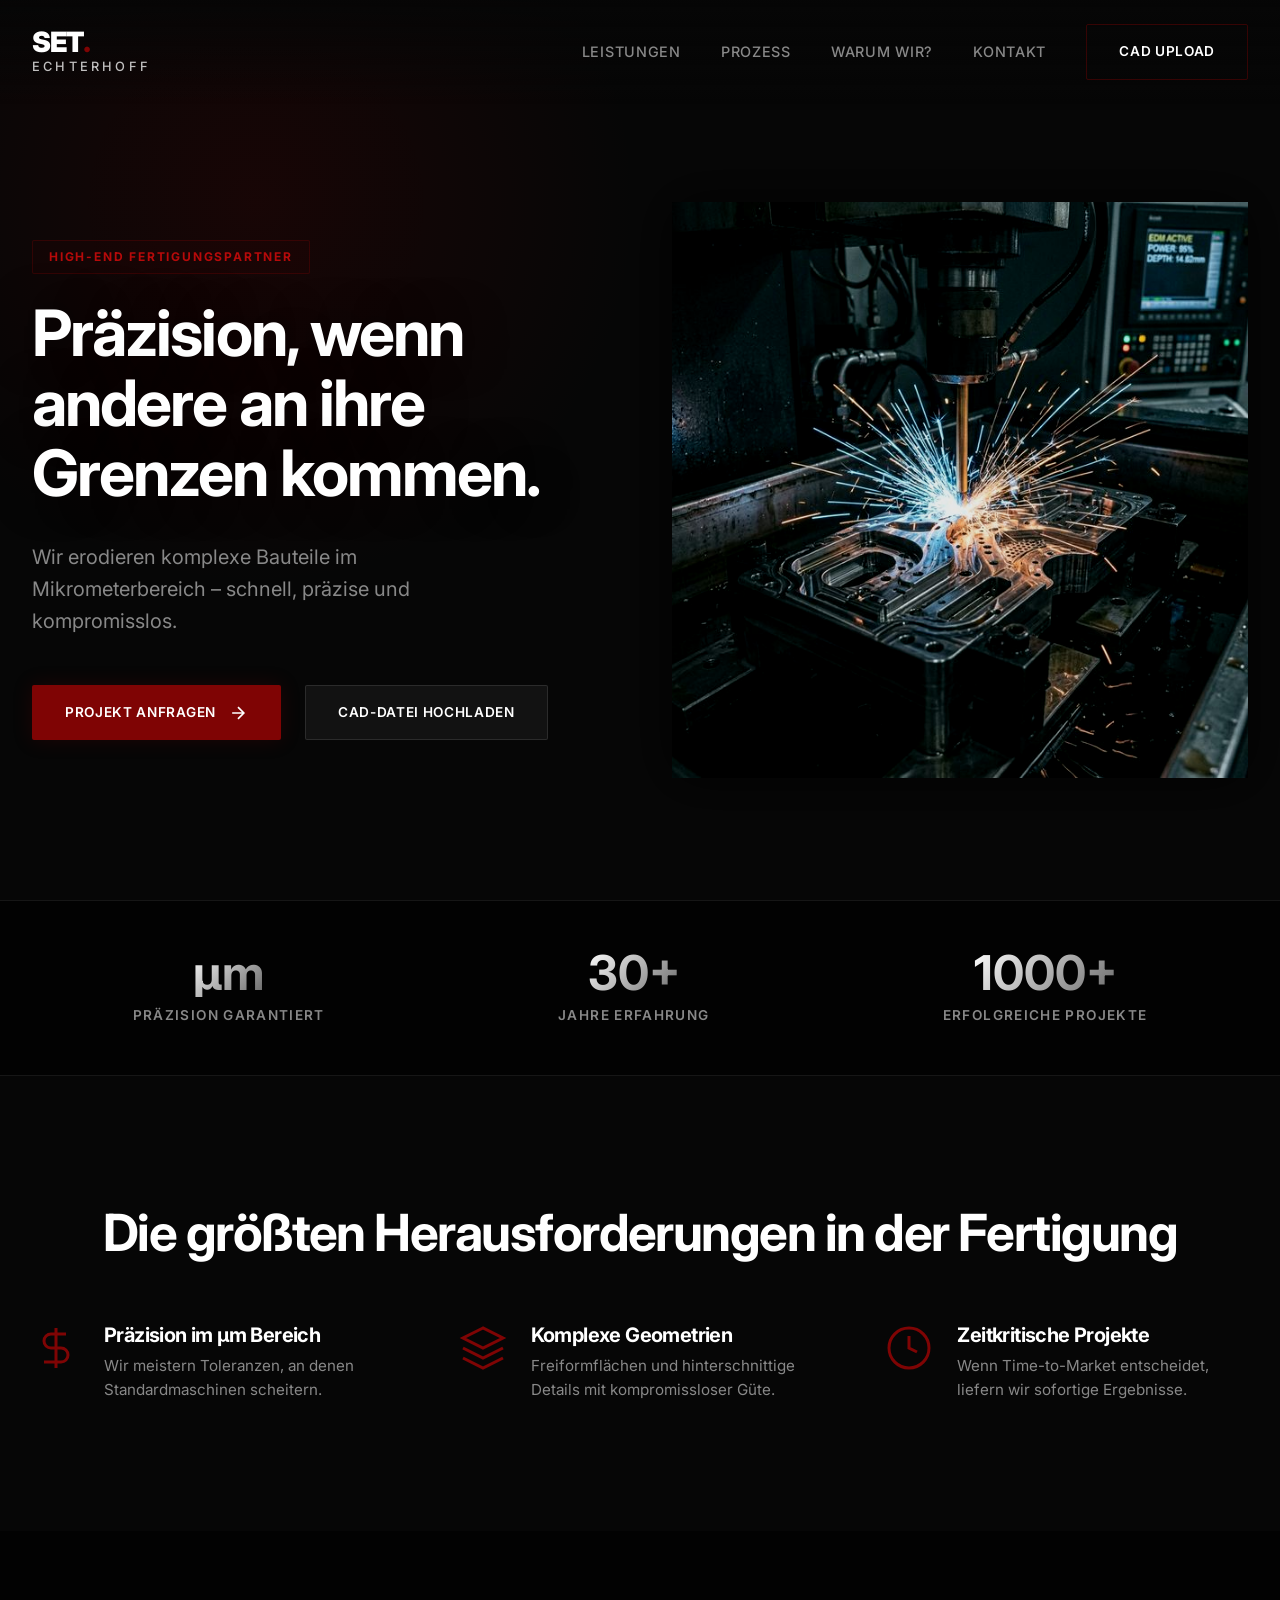
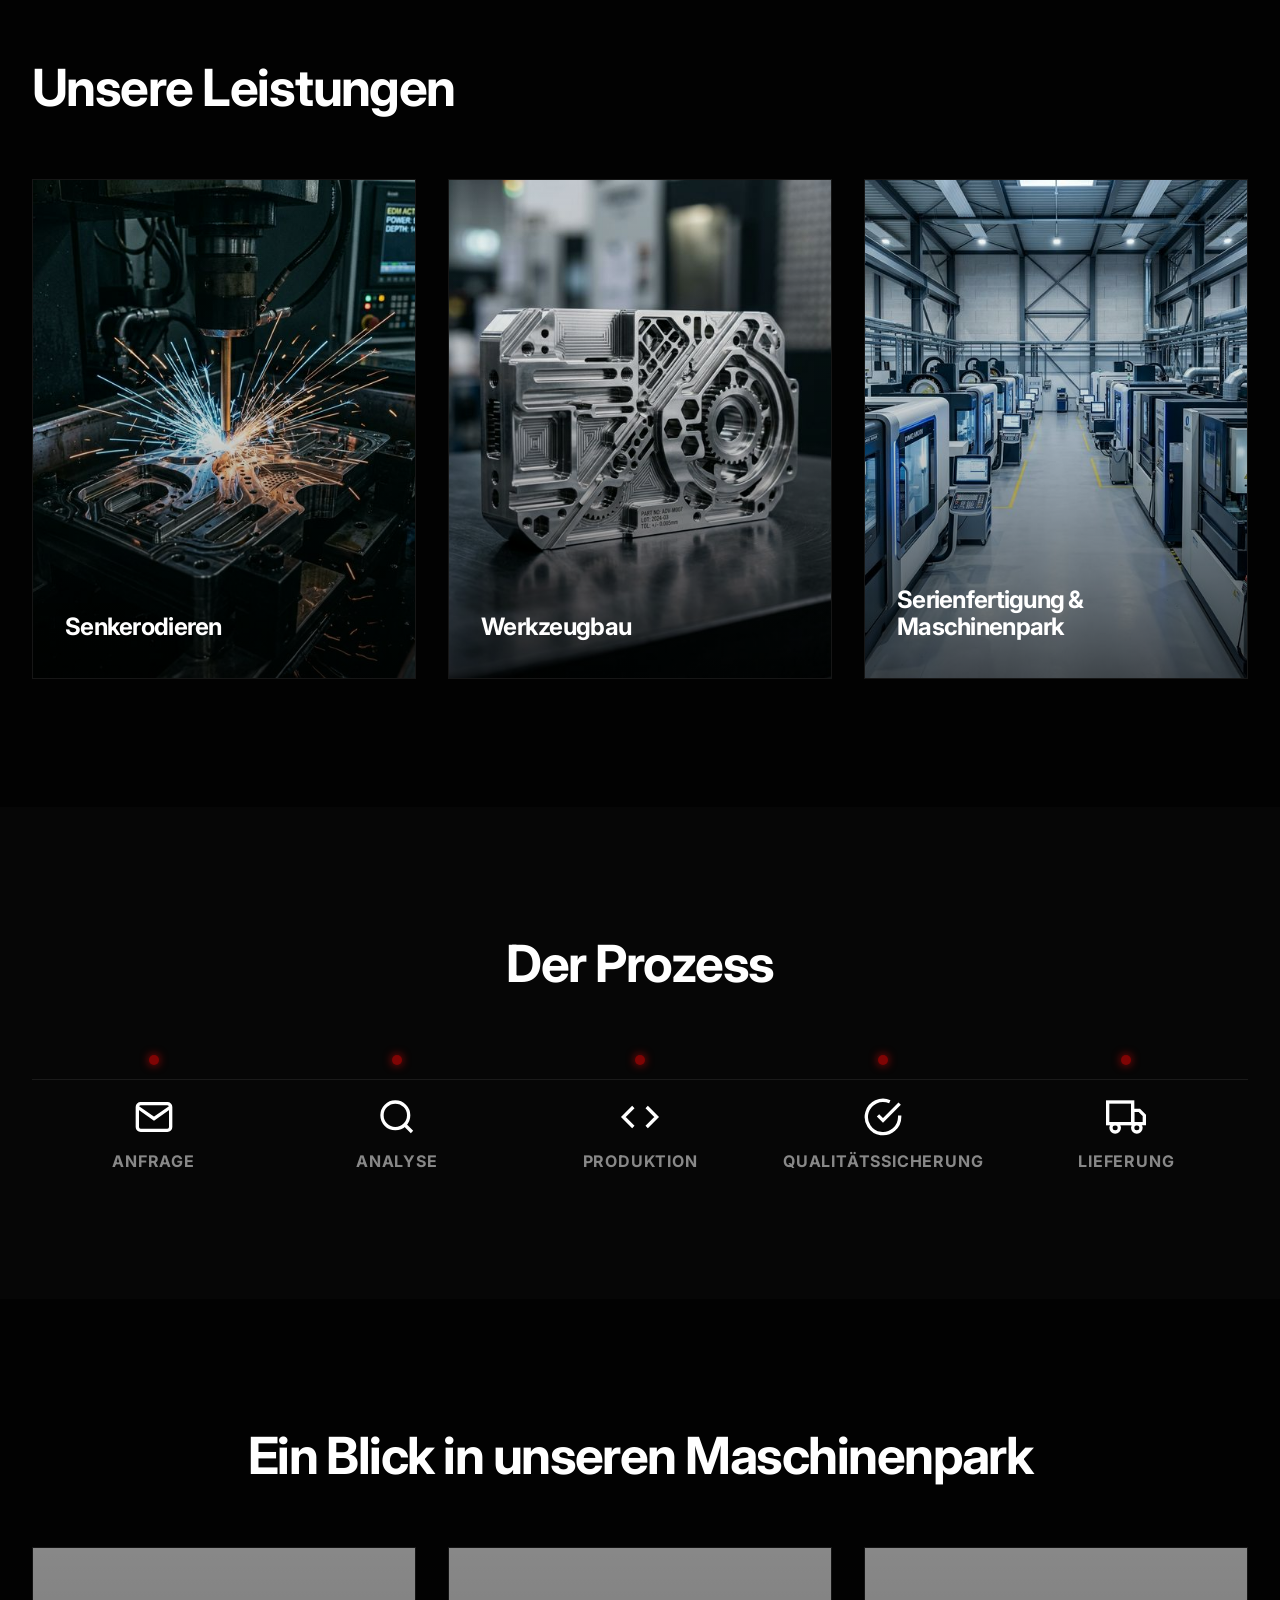
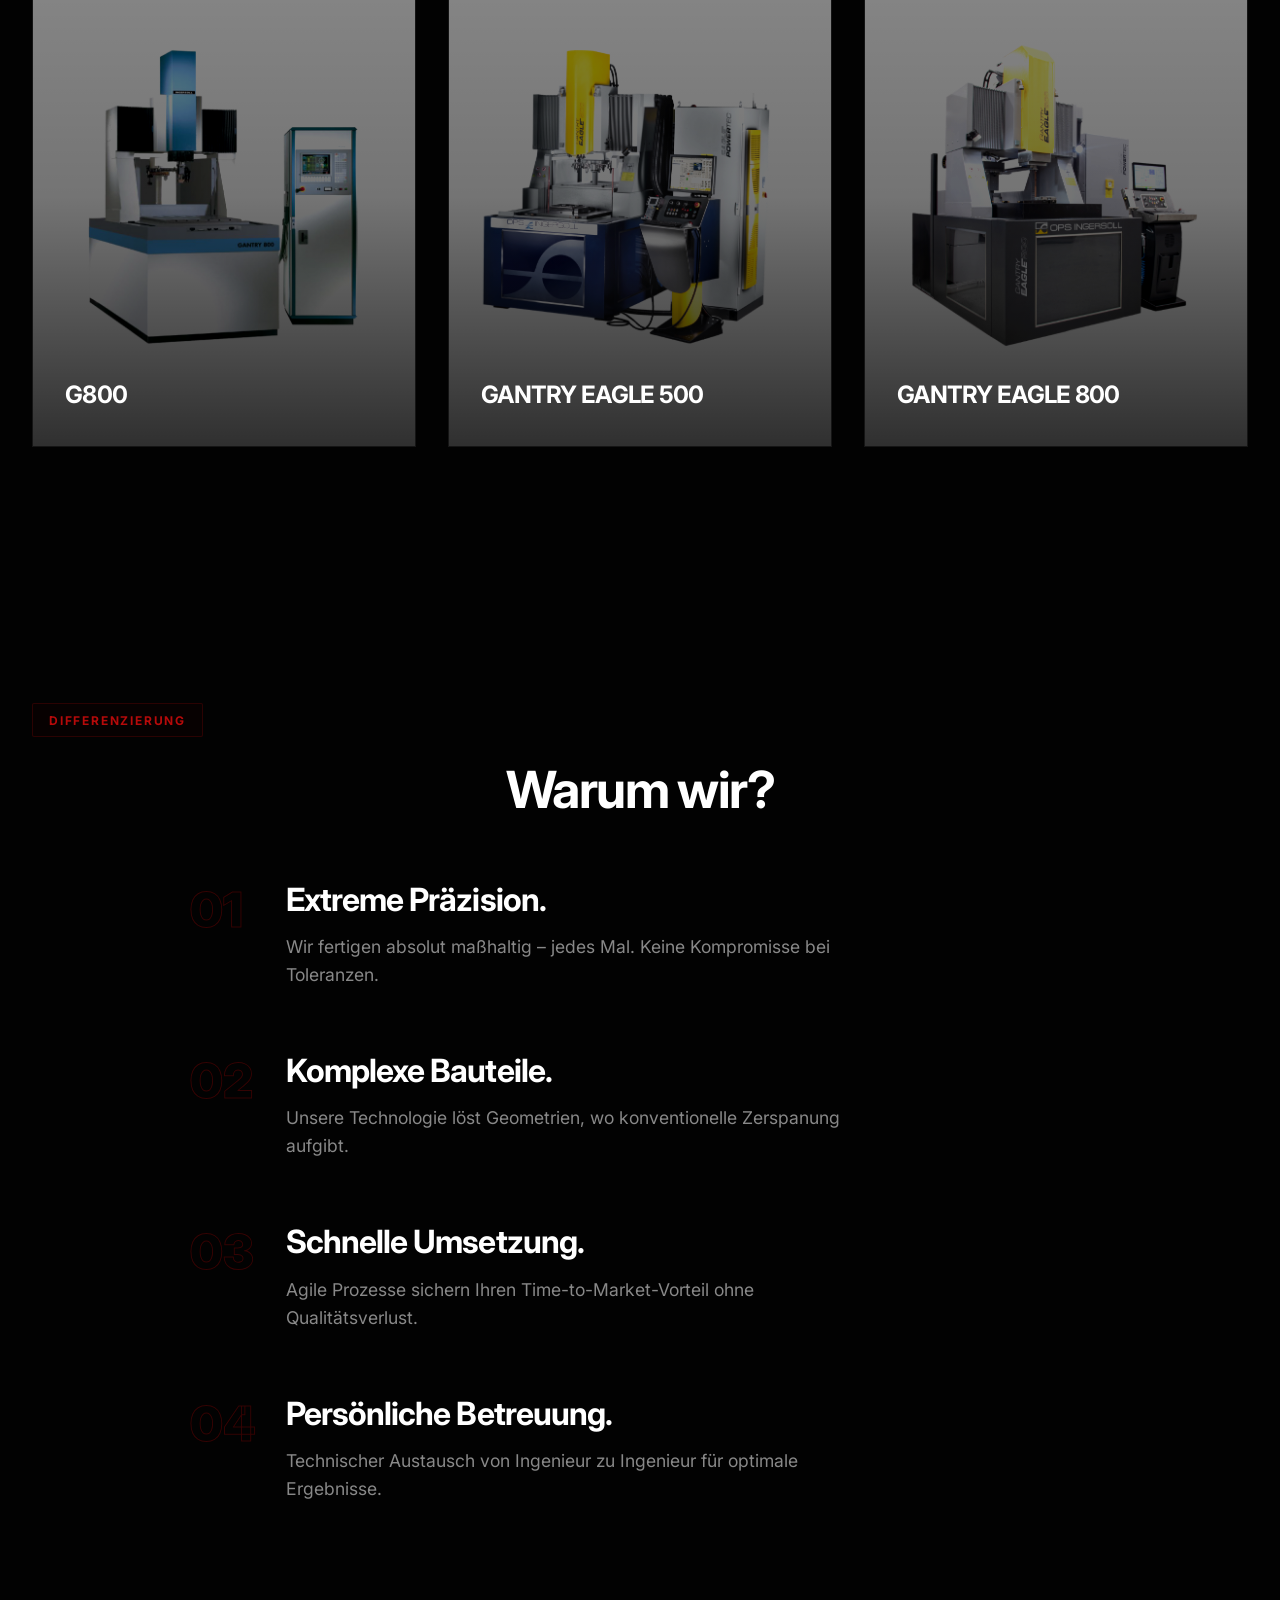
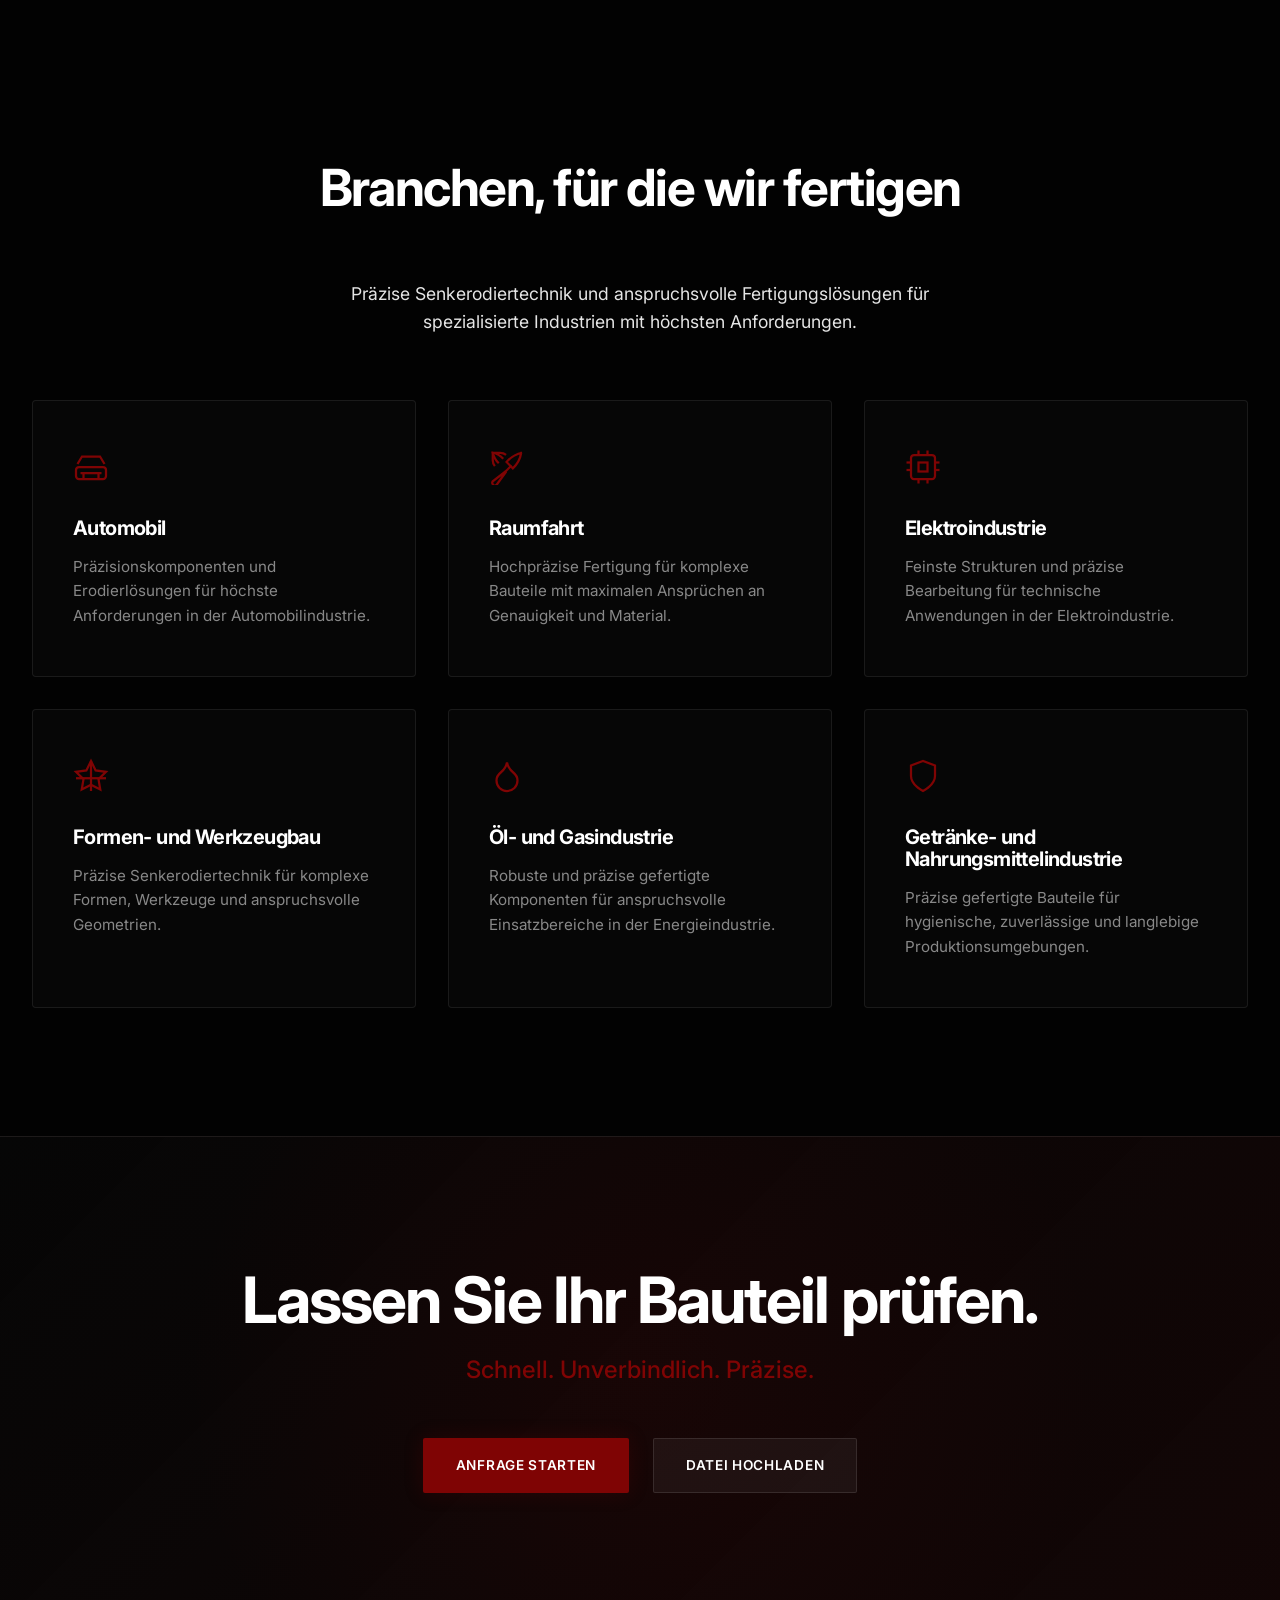
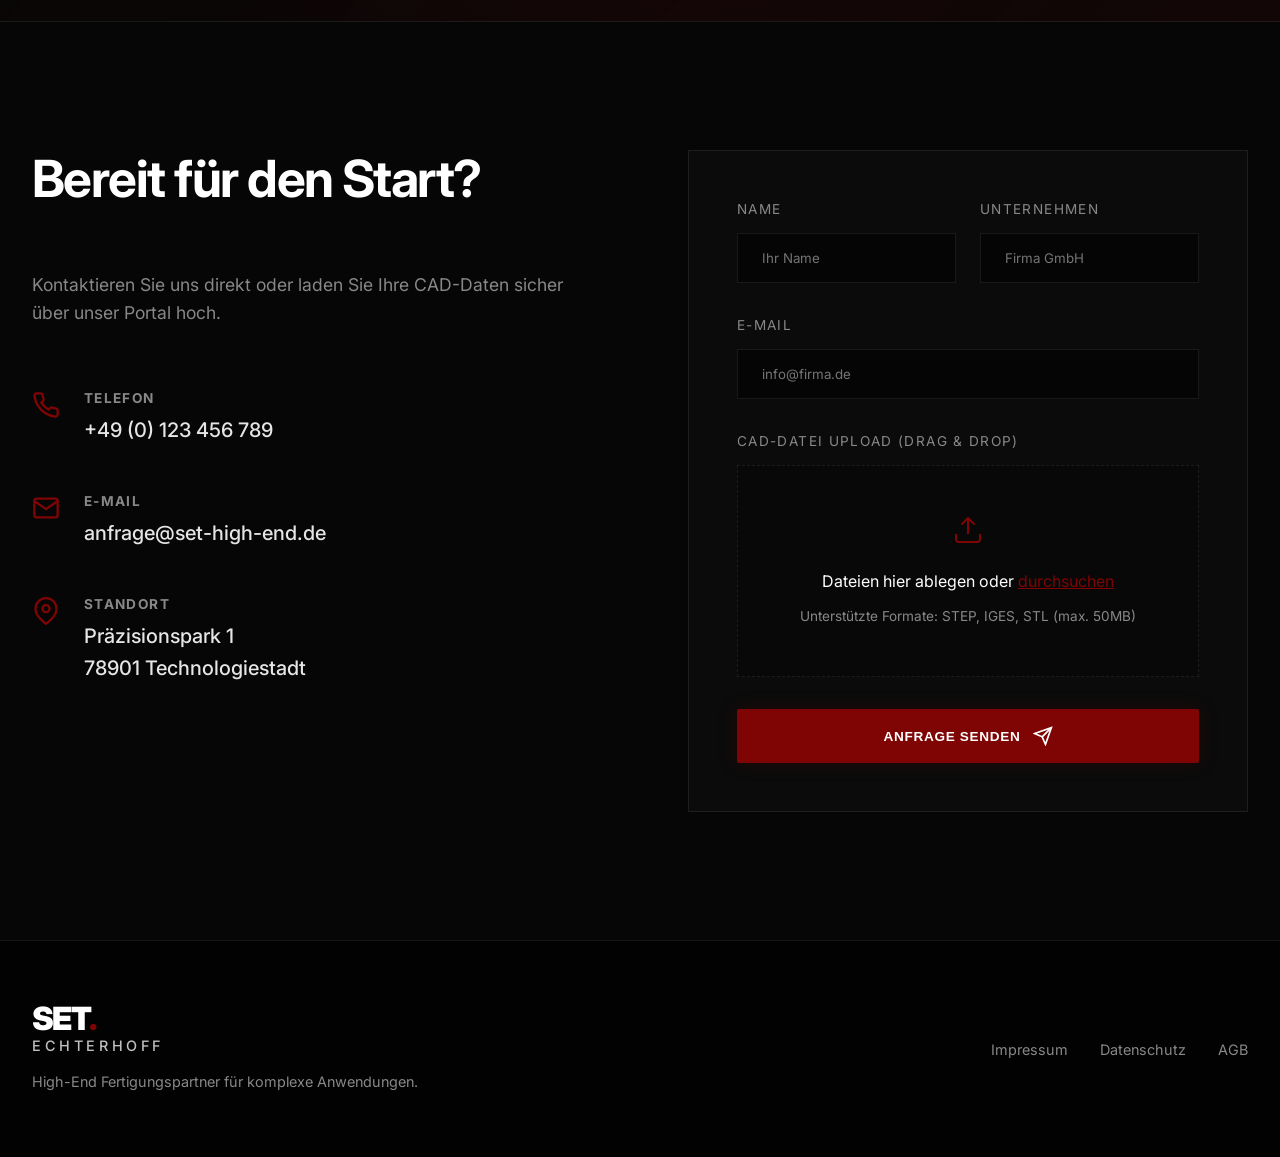
==== commit 79e61dd2: "feat: update logo structure to SET ECHTERHOFF, update hero text, and modify KPI numbers" ====
--- a/index.html
+++ b/index.html
@@ -17,7 +17,8 @@
     <header class="header">
         <div class="container navbar">
             <div class="logo">
-                <a href="#">SET<span class="text-accent">.</span></a>
+                <a href="#" class="logo-main">SET<span class="text-accent">.</span></a>
+                <span class="logo-sub">Echterhoff</span>
             </div>
             <nav class="nav-links">
                 <a href="#leistungen">Leistungen</a>
@@ -41,7 +42,7 @@
             <div class="hero-content reveal">
                 <div class="tech-badge">HIGH-END FERTIGUNGSPARTNER</div>
                 <h1 class="hero-title">Präzision, wenn andere an ihre Grenzen kommen.</h1>
-                <p class="hero-subtitle">Wir fertigen komplexe Bauteile im Mikrometerbereich – schnell, präzise und kompromisslos.</p>
+                <p class="hero-subtitle">Wir erodieren komplexe Bauteile im Mikrometerbereich – schnell, präzise und kompromisslos.</p>
                 <div class="hero-actions">
                     <a href="#kontakt" class="btn btn-primary">
                         Projekt anfragen
@@ -67,11 +68,11 @@
                 <span class="trust-label">Präzision garantiert</span>
             </div>
             <div class="trust-item reveal fade-up delay-1">
-                <span class="trust-value">25+</span>
+                <span class="trust-value">30+</span>
                 <span class="trust-label">Jahre Erfahrung</span>
             </div>
             <div class="trust-item reveal fade-up delay-2">
-                <span class="trust-value">500+</span>
+                <span class="trust-value">1000+</span>
                 <span class="trust-label">Erfolgreiche Projekte</span>
             </div>
         </div>
@@ -462,7 +463,10 @@
     <footer class="footer">
         <div class="container footer-content">
             <div class="footer-brand">
-                <div class="logo">SET<span class="text-accent">.</span></div>
+                <div class="logo">
+                    <span class="logo-main">SET<span class="text-accent">.</span></span>
+                    <span class="logo-sub">Echterhoff</span>
+                </div>
                 <p>High-End Fertigungspartner für komplexe Anwendungen.</p>
             </div>
             <div class="footer-links">
--- a/css/styles.css
+++ b/css/styles.css
@@ -166,11 +166,34 @@
   align-items: center;
 }
 
-.logo a {
+.logo {
+  display: flex;
+  flex-direction: column;
+  justify-content: center;
+  align-items: flex-start;
+  text-decoration: none;
+}
+
+.logo-main {
   font-size: 1.75rem;
   font-weight: 900;
   letter-spacing: -0.05em;
   color: var(--text-pure);
+  line-height: 0.9;
+}
+
+.logo a.logo-main {
+  text-decoration: none;
+}
+
+.logo-sub {
+  font-size: 0.8rem;
+  font-weight: 500;
+  letter-spacing: 0.25em;
+  color: rgba(255, 255, 255, 0.75);
+  margin-top: 5px;
+  line-height: 1;
+  text-transform: uppercase;
 }
 
 .nav-links {
@@ -288,7 +311,6 @@
   filter: contrast(1.1) brightness(0.9);
   /* Tech overlay feeling */
   box-shadow: 0 0 50px rgba(0,0,0,0.8);
-  border: 1px solid rgba(255,255,255,0.05);
 }
 
 /* ===== TRUST BAR ===== */
@@ -797,11 +819,15 @@
 }
 
 .footer-brand .logo {
+  margin-bottom: 1rem;
+}
+
+.footer-brand .logo-main {
   font-size: 2rem;
-  font-weight: 900;
-  letter-spacing: -0.05em;
-  color: var(--text-pure);
-  margin-bottom: 0.5rem;
+}
+
+.footer-brand .logo-sub {
+  font-size: 0.9rem;
 }
 
 .footer-brand p {
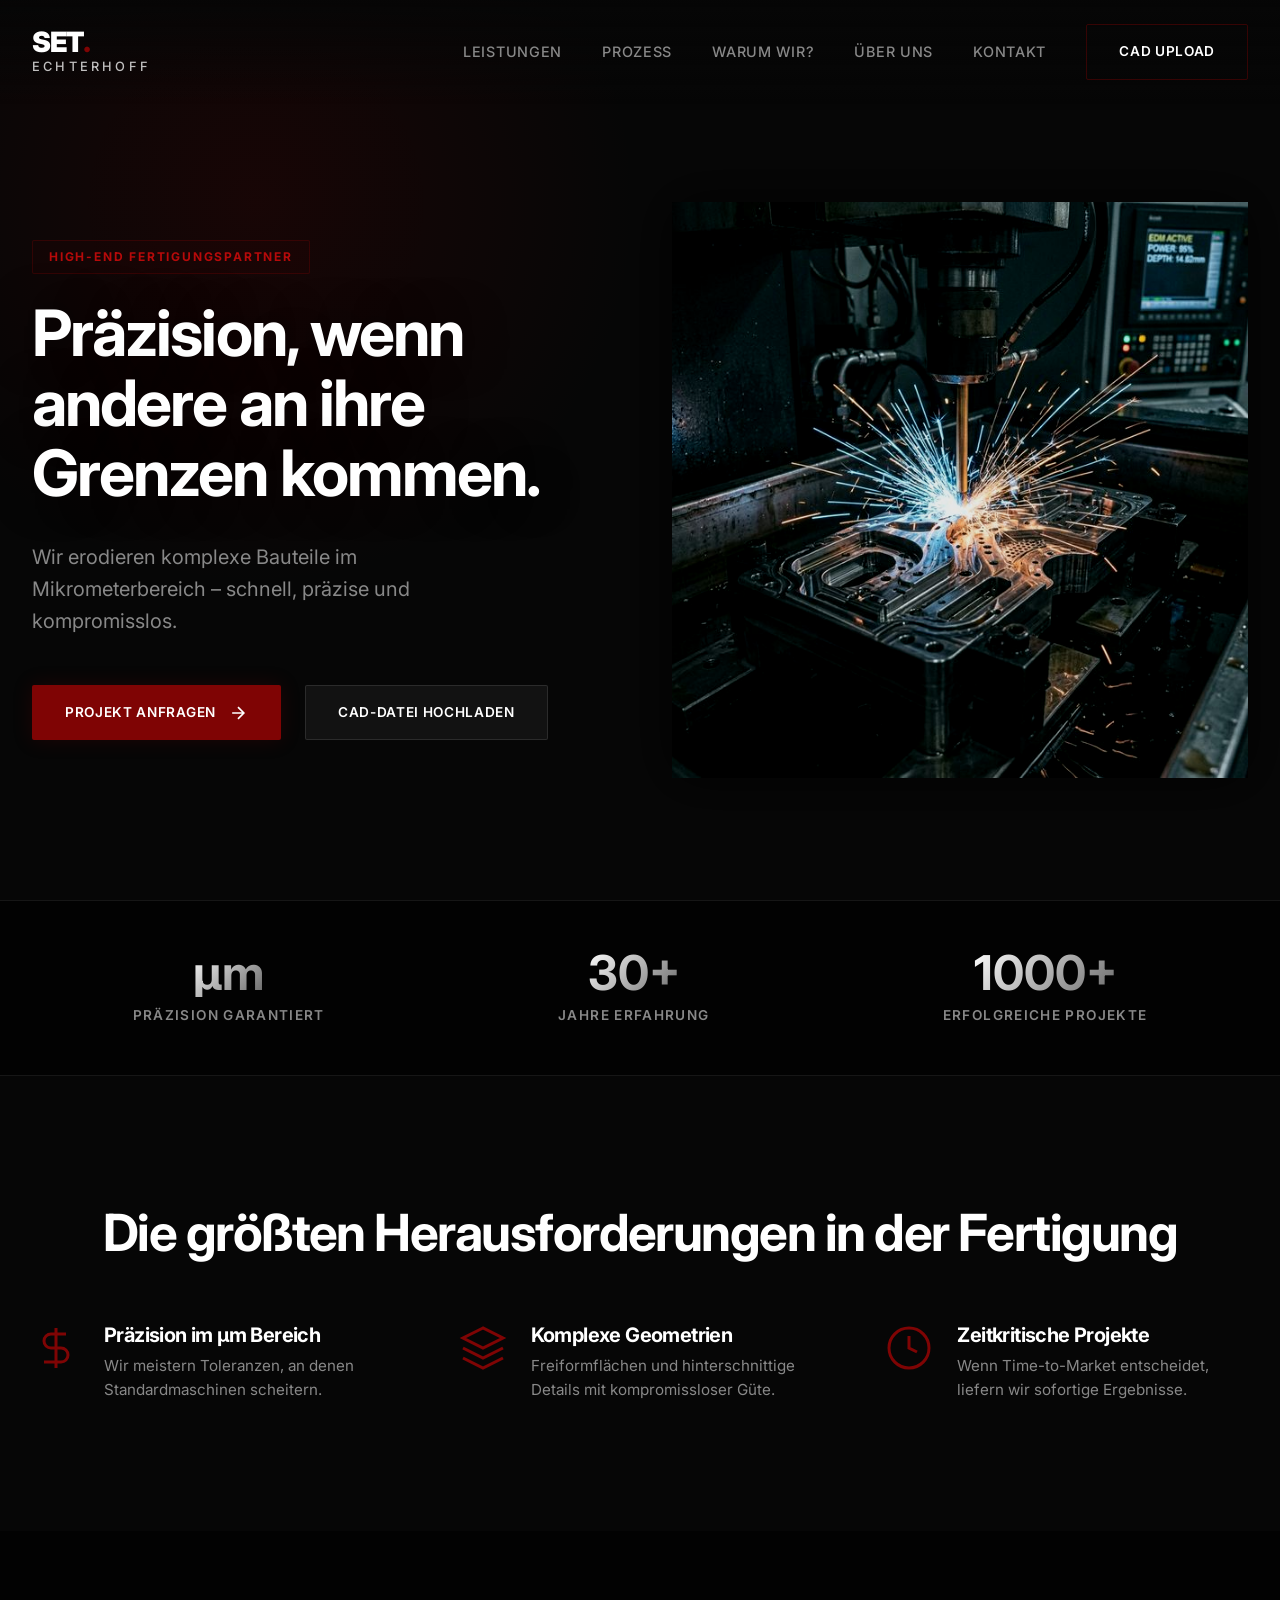
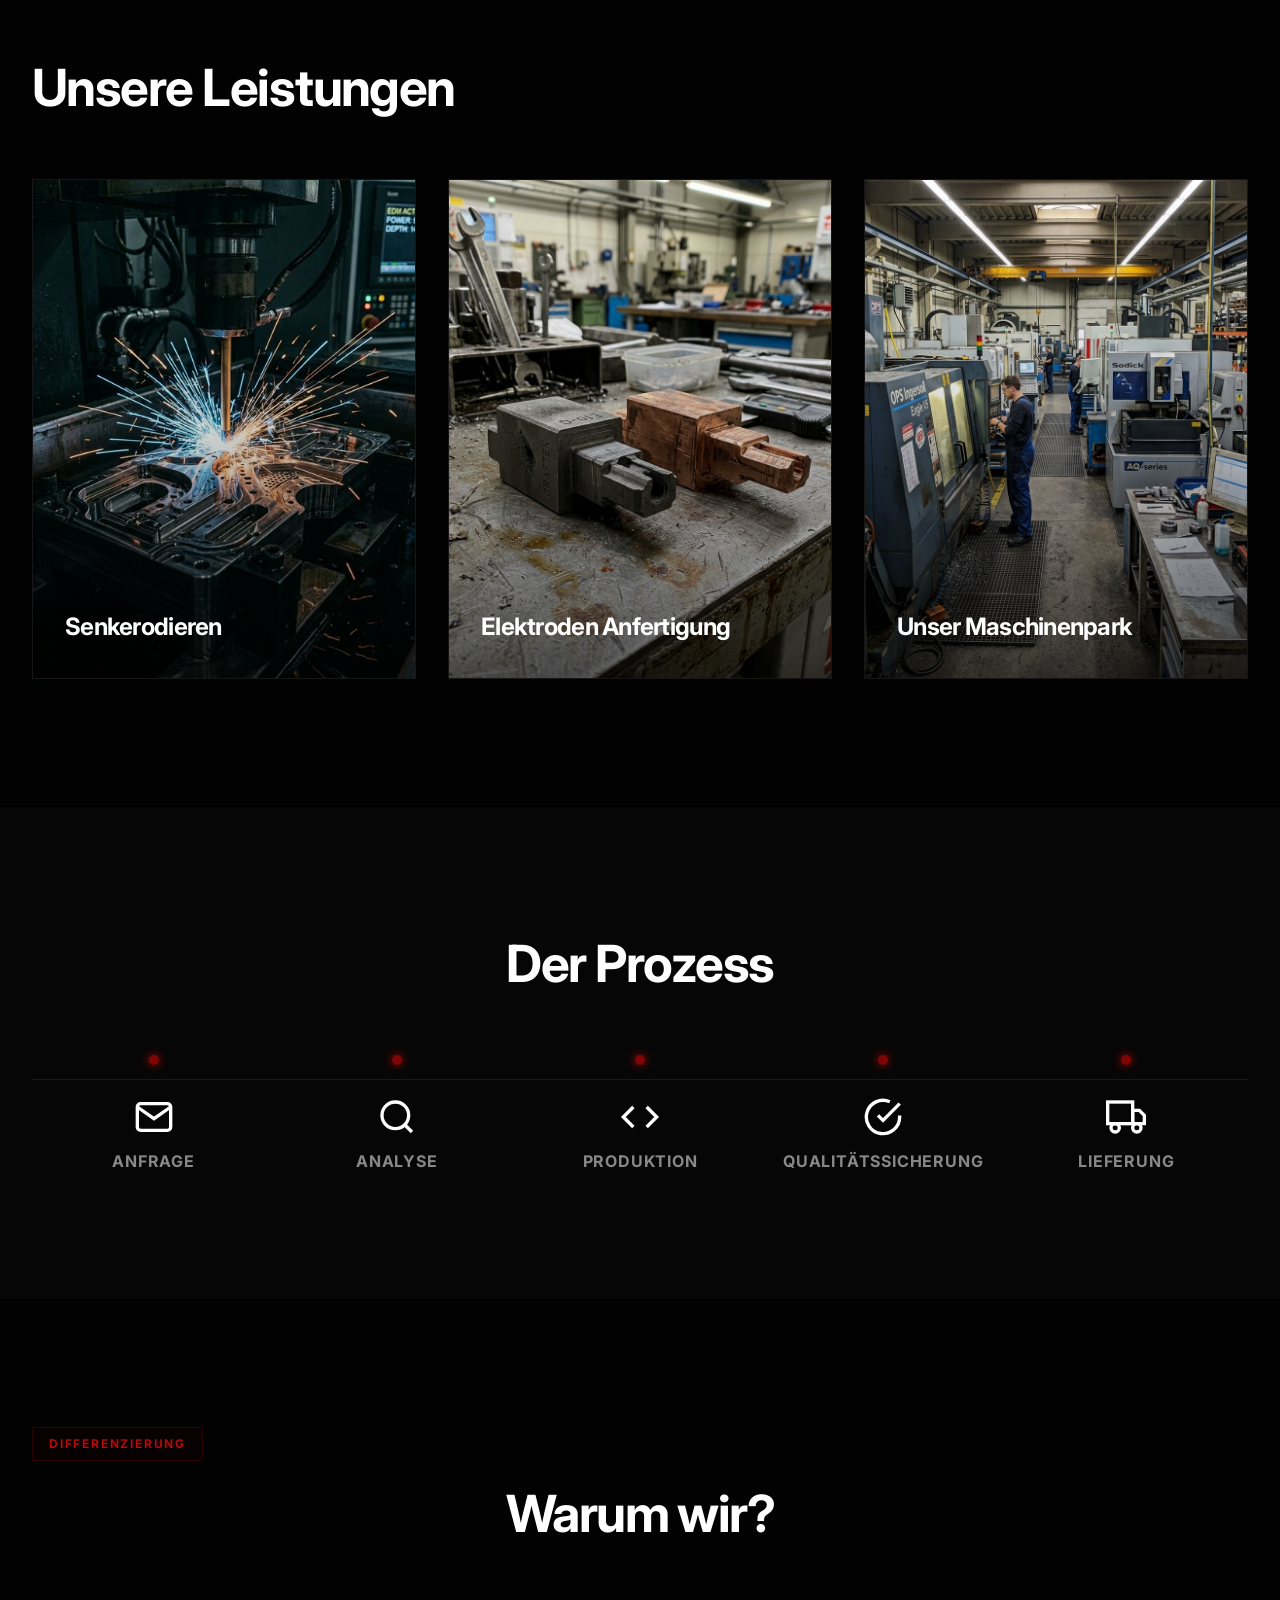
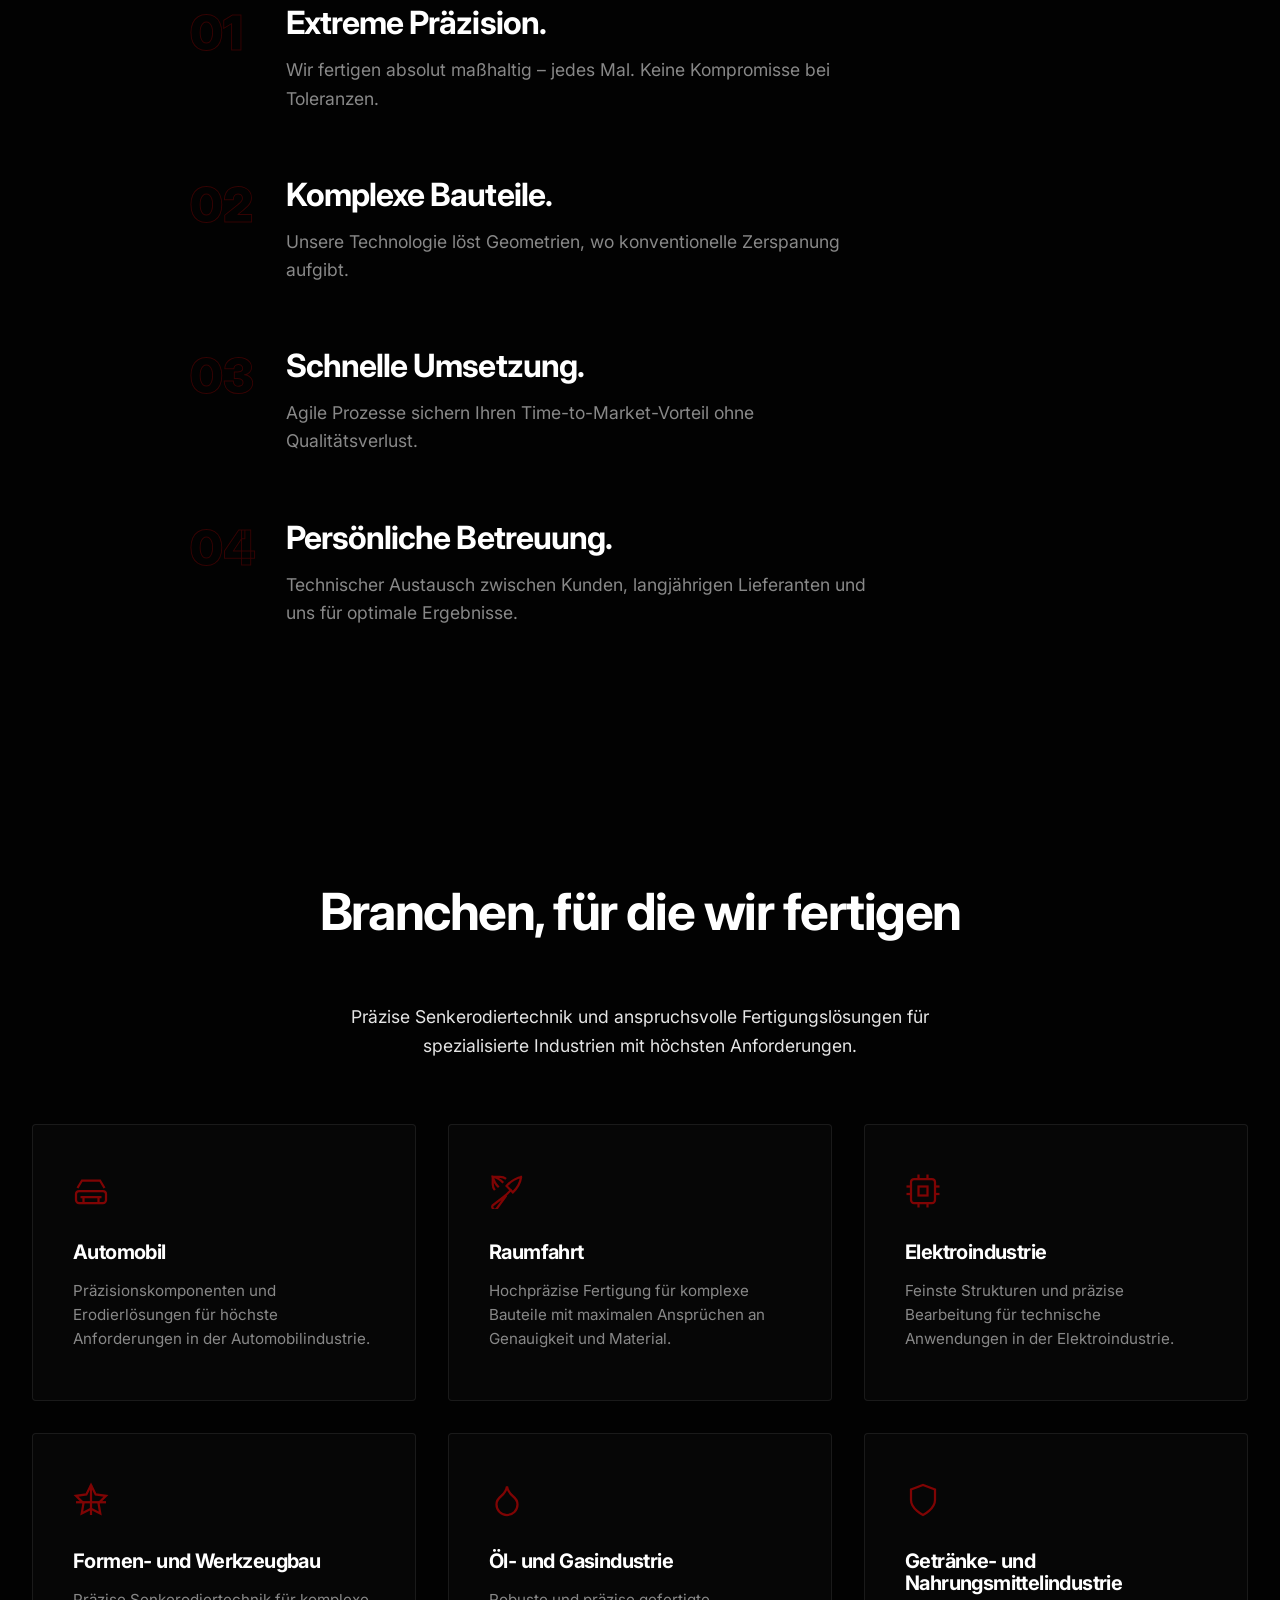
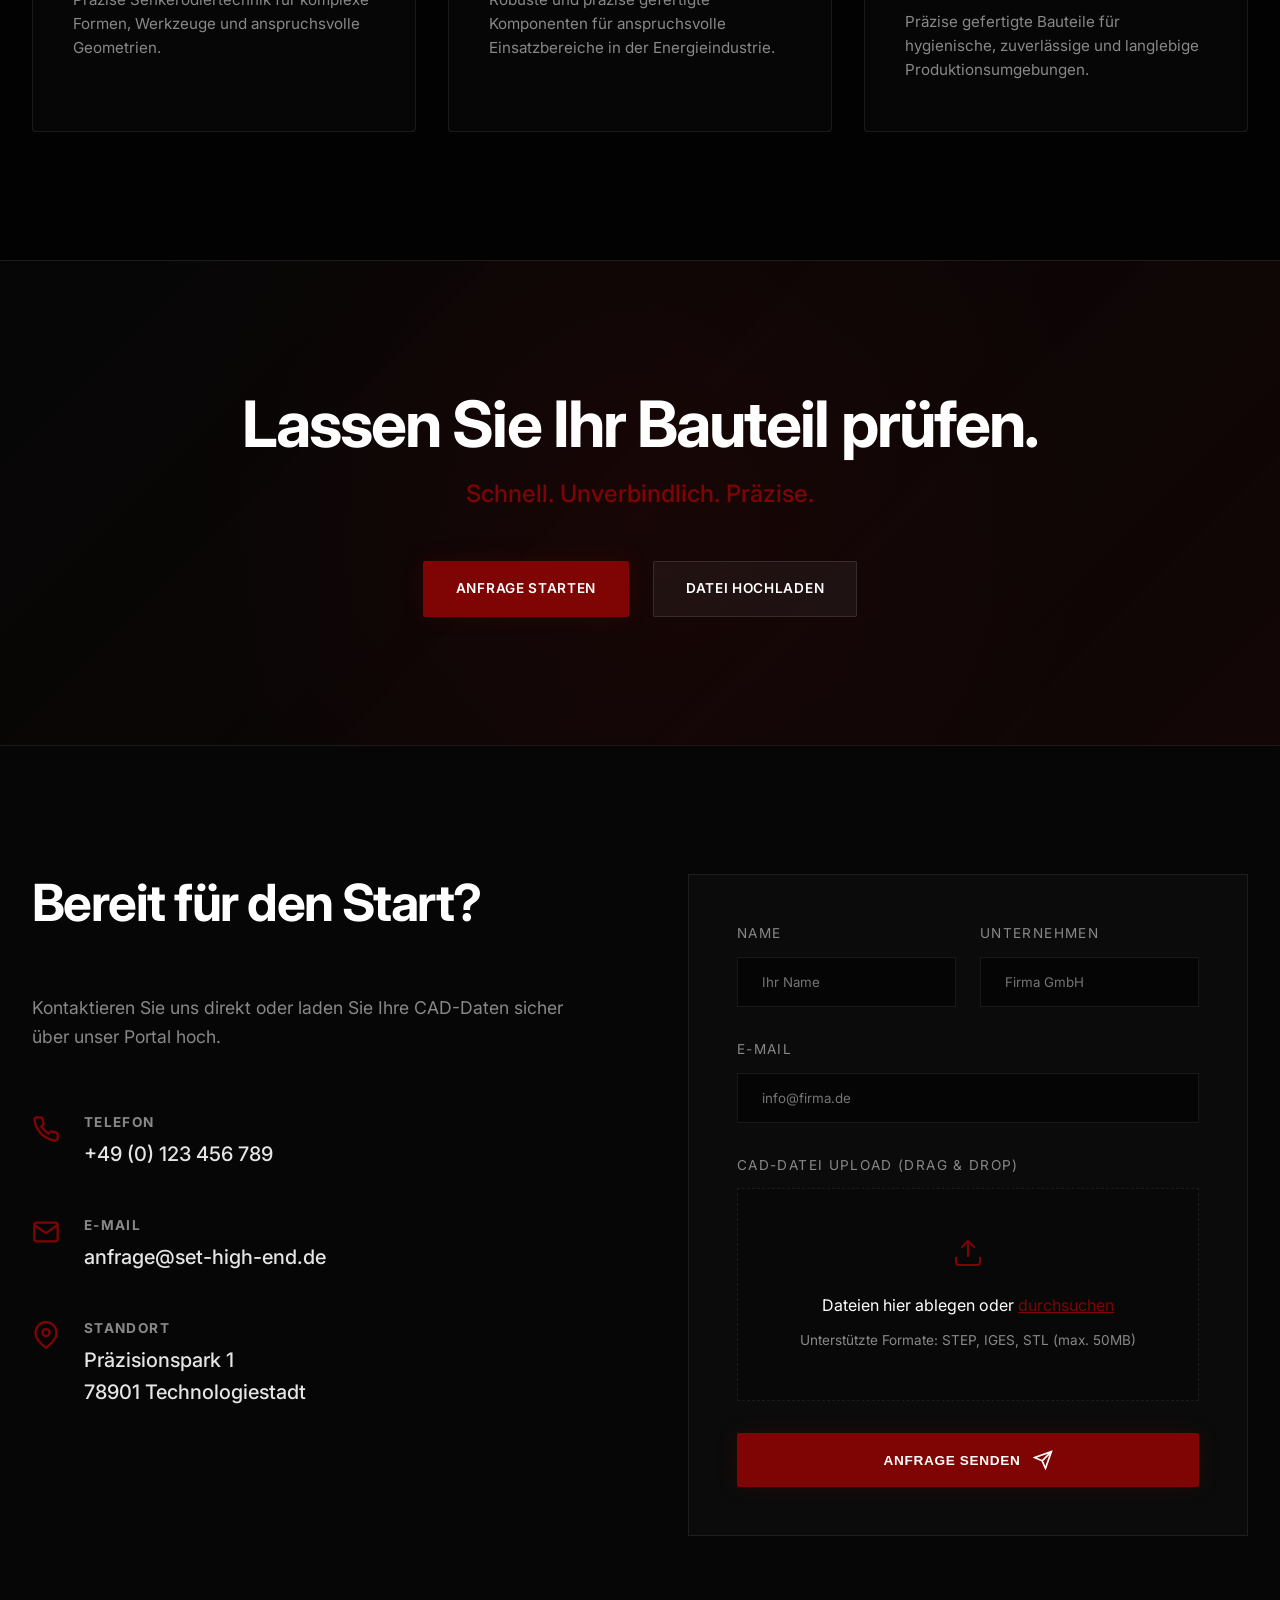
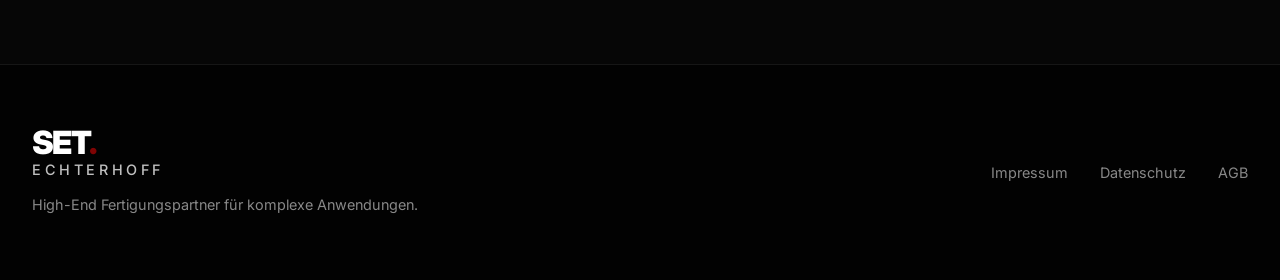
==== commit 3f5caee1: "feat: redesign Maschinenpark grid, added Über uns page, USP updates" ====
--- a/index.html
+++ b/index.html
@@ -24,6 +24,7 @@
                 <a href="#leistungen">Leistungen</a>
                 <a href="#prozess">Prozess</a>
                 <a href="#warum-wir">Warum wir?</a>
+                <a href="ueber-uns.html">Über uns</a>
                 <a href="#kontakt">Kontakt</a>
                 <a href="#kontakt" class="btn btn-outline nav-btn">CAD Upload</a>
             </nav>
@@ -122,7 +123,7 @@
             
             <div class="services-grid">
                 <!-- Senkerodieren -->
-                <a href="#kontakt" class="service-card reveal">
+                <a href="senkerodieren.html" class="service-card reveal">
                     <div class="service-image-wrap">
                         <img src="images/hero.png" alt="Senkerodieren">
                         <div class="service-overlay"></div>
@@ -136,14 +137,14 @@
                     <div class="service-glow-effect"></div>
                 </a>
                 
-                <!-- Werkzeugbau -->
-                <a href="#kontakt" class="service-card reveal delay-1">
+                <!-- Elektroden Anfertigung -->
+                <a href="elektroden.html" class="service-card reveal delay-1">
                     <div class="service-image-wrap">
-                        <img src="images/precision.png" alt="Werkzeugbau">
+                        <img src="images/electrodes.png" alt="Elektroden Anfertigung">
                         <div class="service-overlay"></div>
                     </div>
                     <div class="service-content">
-                        <h3>Werkzeugbau</h3>
+                        <h3>Elektroden Anfertigung</h3>
                         <div class="service-arrow">
                             <svg width="24" height="24" viewBox="0 0 24 24" fill="none" stroke="currentColor" stroke-width="2"><line x1="5" y1="12" x2="19" y2="12"></line><polyline points="12 5 19 12 12 19"></polyline></svg>
                         </div>
@@ -152,13 +153,13 @@
                 </a>
                 
                 <!-- Maschinenpark -->
-                <a href="#kontakt" class="service-card reveal delay-2">
+                <a href="maschinenpark.html" class="service-card reveal delay-2">
                     <div class="service-image-wrap">
-                        <img src="images/machines.png" alt="Maschinenpark">
+                        <img src="images/machine_hall.png" alt="Unser Maschinenpark">
                         <div class="service-overlay"></div>
                     </div>
                     <div class="service-content">
-                        <h3>Serienfertigung & Maschinenpark</h3>
+                        <h3>Unser Maschinenpark</h3>
                         <div class="service-arrow">
                             <svg width="24" height="24" viewBox="0 0 24 24" fill="none" stroke="currentColor" stroke-width="2"><line x1="5" y1="12" x2="19" y2="12"></line><polyline points="12 5 19 12 12 19"></polyline></svg>
                         </div>
@@ -215,60 +216,6 @@
                         <svg viewBox="0 0 24 24" fill="none" stroke="currentColor" stroke-width="2"><rect x="1" y="3" width="15" height="13"></rect><polygon points="16 8 20 8 23 11 23 16 16 16 16 8"></polygon><circle cx="5.5" cy="18.5" r="2.5"></circle><circle cx="18.5" cy="18.5" r="2.5"></circle></svg>
                     </div>
                     <h4>Lieferung</h4>
-                </div>
-            </div>
-        </div>
-    </section>
-
-    <!-- EIN BLICK IN UNSEREN MASCHINENPARK -->
-    <section class="section section-darker" id="fertigung">
-        <div class="container">
-            <h2 class="section-title text-center reveal">Ein Blick in unseren Maschinenpark</h2>
-            
-            <div class="services-grid">
-                <!-- Karte 1 -->
-                <div class="service-card reveal">
-                    <div class="service-image-wrap blend-bg-wrap">
-                        <img src="images/machine_new_1.png" alt="Maschinenpark" class="blend-multiply">
-                        <div class="service-overlay"></div>
-                    </div>
-                    <div class="service-content">
-                        <h3>G800</h3>
-                        <div class="service-arrow">
-                            <svg width="24" height="24" viewBox="0 0 24 24" fill="none" stroke="currentColor" stroke-width="2"><line x1="5" y1="12" x2="19" y2="12"></line><polyline points="12 5 19 12 12 19"></polyline></svg>
-                        </div>
-                    </div>
-                    <div class="service-glow-effect"></div>
-                </div>
-                
-                <!-- Karte 2 -->
-                <div class="service-card reveal delay-1">
-                    <div class="service-image-wrap blend-bg-wrap">
-                        <img src="images/machine_new_2.png" alt="Präzisionsbauteile" class="blend-multiply">
-                        <div class="service-overlay"></div>
-                    </div>
-                    <div class="service-content">
-                        <h3>GANTRY EAGLE 500</h3>
-                        <div class="service-arrow">
-                            <svg width="24" height="24" viewBox="0 0 24 24" fill="none" stroke="currentColor" stroke-width="2"><line x1="5" y1="12" x2="19" y2="12"></line><polyline points="12 5 19 12 12 19"></polyline></svg>
-                        </div>
-                    </div>
-                    <div class="service-glow-effect"></div>
-                </div>
-                
-                <!-- Karte 3 -->
-                <div class="service-card reveal delay-2">
-                    <div class="service-image-wrap blend-bg-wrap">
-                        <img src="images/machine_new_3.png" alt="Fertigung & Prozesse" class="blend-multiply">
-                        <div class="service-overlay"></div>
-                    </div>
-                    <div class="service-content">
-                        <h3>GANTRY EAGLE 800</h3>
-                        <div class="service-arrow">
-                            <svg width="24" height="24" viewBox="0 0 24 24" fill="none" stroke="currentColor" stroke-width="2"><line x1="5" y1="12" x2="19" y2="12"></line><polyline points="12 5 19 12 12 19"></polyline></svg>
-                        </div>
-                    </div>
-                    <div class="service-glow-effect"></div>
                 </div>
             </div>
         </div>
@@ -299,7 +246,7 @@
                 <div class="statement reveal fade-up delay-3">
                     <div class="statement-accent">04</div>
                     <h3 class="statement-title">Persönliche Betreuung.</h3>
-                    <p class="statement-text">Technischer Austausch von Ingenieur zu Ingenieur für optimale Ergebnisse.</p>
+                    <p class="statement-text">Technischer Austausch zwischen Kunden, langjährigen Lieferanten und uns für optimale Ergebnisse.</p>
                 </div>
             </div>
         </div>
@@ -476,6 +423,7 @@
             </div>
         </div>
     </footer>
+    <!-- MODALS REMOVED -> MOVED TO SUBPAGES -->
 
     <script src="js/main.js"></script>
 </body>
--- a/css/styles.css
+++ b/css/styles.css
@@ -499,6 +499,296 @@
   filter: contrast(1.1) brightness(1.1); /* Helligkeit und Kontrast leicht erhöhen, kein grayscale! */
 }
 
+/* ===== SUBPAGE TITLE SECTION ===== */
+.subpage-title-section {
+  padding-top: 150px; /* Forces layout below fixed navigation elements */
+  padding-bottom: 40px;
+  background: var(--bg-main); 
+  border-bottom: 1px solid var(--border-light);
+}
+
+.subpage-title {
+  font-size: 3rem;
+  font-weight: 900;
+  color: var(--text-pure);
+  margin-bottom: 1rem;
+  letter-spacing: -0.02em;
+  text-align: left;
+}
+
+.subpage-subtitle {
+  font-size: 1.25rem;
+  color: var(--text-muted);
+  text-align: left;
+  max-width: 800px;
+  line-height: 1.5;
+}
+
+@media (max-width: 768px) {
+  .subpage-title-section {
+    padding-top: 120px;
+  }
+  .subpage-title {
+    font-size: 2rem;
+  }
+}
+
+/* ===== MACHINE PAGE CARDS ===== */
+.machine-cards-grid {
+  display: grid;
+  grid-template-columns: repeat(3, 1fr);
+  gap: 2rem;
+  margin-top: 3rem;
+}
+
+@media (max-width: 1024px) {
+  .machine-cards-grid {
+    grid-template-columns: repeat(2, 1fr);
+  }
+}
+
+@media (max-width: 768px) {
+  .machine-cards-grid {
+    grid-template-columns: 1fr;
+  }
+}
+
+.machine-page-card {
+  background: var(--bg-dark);
+  border: 1px solid var(--border-light);
+  border-radius: 4px;
+  overflow: hidden;
+  display: flex;
+  flex-direction: column;
+}
+
+.machine-card-image-wrapper {
+  background-color: #080808;
+  width: 100%;
+  height: 320px;
+  display: flex;
+  align-items: center;
+  justify-content: center;
+  padding: 2rem;
+  border-bottom: 1px solid rgba(255,255,255,0.02);
+}
+
+.machine-card-image {
+  max-width: 100%;
+  max-height: 100%;
+  object-fit: contain;
+  filter: drop-shadow(0 20px 20px rgba(0,0,0,0.8));
+}
+
+.machine-card-body {
+  padding: 1.5rem;
+  flex: 1;
+  display: flex;
+  flex-direction: column;
+}
+
+.machine-card-title {
+  font-size: 1.4rem;
+  font-weight: 800;
+  color: var(--text-pure);
+  margin-bottom: 0.5rem;
+}
+
+.machine-card-intro {
+  color: var(--text-muted);
+  font-size: 0.95rem;
+  line-height: 1.5;
+  margin-bottom: 1.5rem;
+  flex: 1;
+}
+
+.machine-card-specs {
+  border-top: 1px solid rgba(255,255,255,0.05); /* very subtle separation */
+  padding-top: 1.2rem;
+}
+
+/* ===== MODALS & ACCORDIONS ===== */
+.modal-overlay {
+  position: fixed;
+  top: 0; left: 0; width: 100%; height: 100%;
+  background: rgba(0, 0, 0, 0.85);
+  backdrop-filter: blur(5px);
+  -webkit-backdrop-filter: blur(5px);
+  z-index: 9999;
+  display: flex;
+  justify-content: center;
+  align-items: center;
+  opacity: 0;
+  visibility: hidden;
+  transition: all 0.3s ease;
+}
+
+.modal-overlay.active {
+  opacity: 1;
+  visibility: visible;
+}
+
+.modal-content {
+  background: var(--bg-main);
+  border: 1px solid var(--border-light);
+  width: 90%;
+  max-width: 600px;
+  border-radius: 4px;
+  padding: 3rem;
+  position: relative;
+  transform: translateY(20px);
+  transition: transform 0.3s ease;
+  box-shadow: 0 25px 50px -12px rgba(0,0,0,0.5);
+  max-height: 90vh;
+  overflow-y: auto;
+}
+
+.modal-overlay.active .modal-content {
+  transform: translateY(0);
+}
+
+.modal-close {
+  position: absolute;
+  top: 1rem;
+  right: 1.5rem;
+  font-size: 2.5rem;
+  color: var(--text-muted);
+  cursor: pointer;
+  transition: color 0.2s ease;
+  background: none;
+  border: none;
+  line-height: 1;
+}
+
+.modal-close:hover {
+  color: var(--text-pure);
+}
+
+.modal-title {
+  font-size: 1.5rem;
+  margin-bottom: 1rem;
+  color: var(--text-pure);
+}
+
+.modal-text {
+  color: var(--text-muted);
+  line-height: 1.6;
+  font-size: 1.05rem;
+}
+
+/* Machine Accordion inside Modal */
+.machine-item {
+  border: 1px solid var(--border-light);
+  margin-bottom: 1rem;
+  border-radius: 4px;
+  overflow: hidden;
+}
+
+.machine-header {
+  background: rgba(255, 255, 255, 0.02);
+  padding: 1.2rem 1.5rem;
+  cursor: pointer;
+  display: flex;
+  justify-content: space-between;
+  align-items: center;
+  font-weight: 600;
+  transition: background 0.2s ease;
+}
+
+.machine-header:hover {
+  background: rgba(255, 255, 255, 0.05);
+}
+
+.machine-icon {
+  color: var(--text-muted);
+  transition: transform 0.3s ease;
+}
+
+.machine-details {
+  display: none;
+  padding: 1.5rem;
+  border-top: 1px solid var(--border-light);
+  background: var(--bg-dark);
+}
+
+.machine-item.active .machine-details {
+  display: block;
+}
+
+.machine-intro {
+  color: var(--text-pure);
+  font-size: 1.05rem;
+  margin-bottom: 2rem;
+  padding-bottom: 1.5rem;
+  border-bottom: 1px solid rgba(255,255,255,0.05);
+  font-weight: 500;
+  line-height: 1.5;
+}
+
+.machine-specs-grid {
+  display: grid;
+  grid-template-columns: 1fr 1fr;
+  gap: 2rem;
+}
+
+@media (max-width: 768px) {
+  .machine-specs-grid {
+    grid-template-columns: 1fr;
+  }
+}
+
+.spec-block {
+  display: flex;
+  flex-direction: column;
+}
+
+.spec-label {
+  font-size: 0.8rem;
+  color: var(--accent-red);
+  text-transform: uppercase;
+  letter-spacing: 0.1em;
+  margin-bottom: 1rem;
+  font-weight: 600;
+}
+
+.spec-list-clean {
+  list-style: none;
+  padding: 0;
+  margin: 0;
+}
+
+.spec-list-clean li {
+  color: var(--text-muted);
+  margin-bottom: 0.8rem;
+  font-size: 0.95rem;
+  display: flex;
+  align-items: center;
+}
+
+.benefit-list li::before {
+  content: '→';
+  color: var(--accent-red);
+  margin-right: 0.6rem;
+  font-weight: bold;
+}
+
+.data-list li {
+  display: block;
+}
+
+.data-list strong {
+  display: inline-block;
+  min-width: 140px;
+  color: var(--text-pure);
+  font-weight: 500;
+  margin-right: 0.5rem;
+}
+
+/* Clickable Services */
+.service-clickable {
+  cursor: pointer;
+}
+
 /* ===== PROZESS (Horizontal Timeline) ===== */
 .timeline {
   display: flex;
@@ -847,6 +1137,79 @@
 
 .footer-links a:hover {
   color: var(--text-pure);
+}
+
+/* ===== UEBER UNS ===== */
+.team-grid {
+  display: grid;
+  grid-template-columns: 1fr 1fr;
+  gap: 2rem;
+}
+
+@media (max-width: 768px) {
+  .team-grid {
+    grid-template-columns: 1fr;
+  }
+}
+
+.team-card {
+  background: var(--bg-main);
+  border: 1px solid var(--border-light);
+  padding: 2.5rem;
+  border-radius: 4px;
+}
+
+.team-name {
+  color: var(--text-pure);
+  font-size: 1.5rem;
+  margin-bottom: 1rem;
+}
+
+.team-role {
+  color: var(--text-muted);
+  line-height: 1.6;
+}
+
+.history-timeline {
+  display: flex;
+  flex-direction: column;
+  position: relative;
+  padding-left: 2.5rem;
+  border-left: 1px solid var(--accent-red);
+}
+
+.history-item {
+  position: relative;
+  margin-bottom: 3.5rem;
+}
+
+.history-item:last-child {
+  margin-bottom: 0;
+}
+
+.history-item::before {
+  content: '';
+  position: absolute;
+  left: -2.9rem;
+  top: 0.4rem;
+  width: 14px;
+  height: 14px;
+  background-color: var(--accent-red);
+  border-radius: 50%;
+  border: 4px solid var(--bg-dark);
+}
+
+.history-year {
+  color: var(--text-pure);
+  font-size: 1.6rem;
+  font-weight: 800;
+  margin-bottom: 0.5rem;
+}
+
+.history-content {
+  color: var(--text-muted);
+  font-size: 1.05rem;
+  line-height: 1.5;
 }
 
 /* ===== GALLERY (FERTIGUNG) ===== */
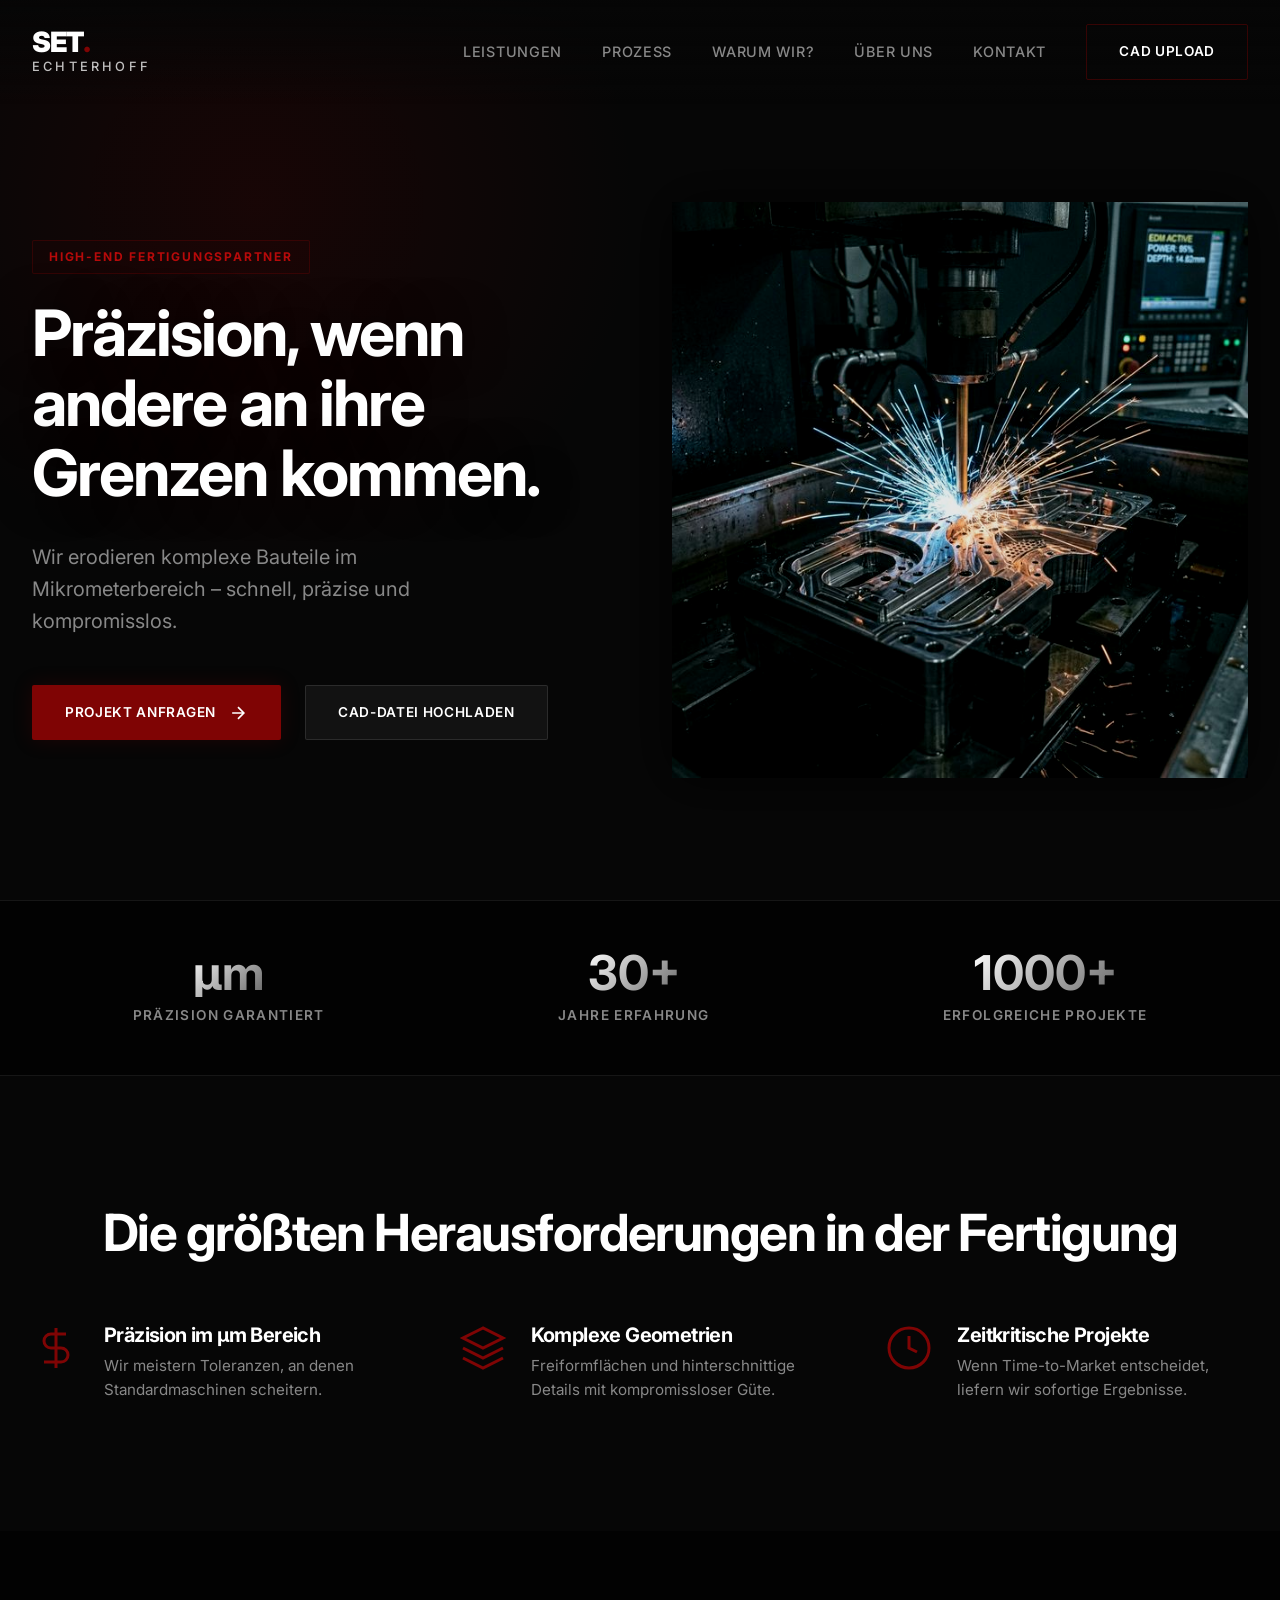
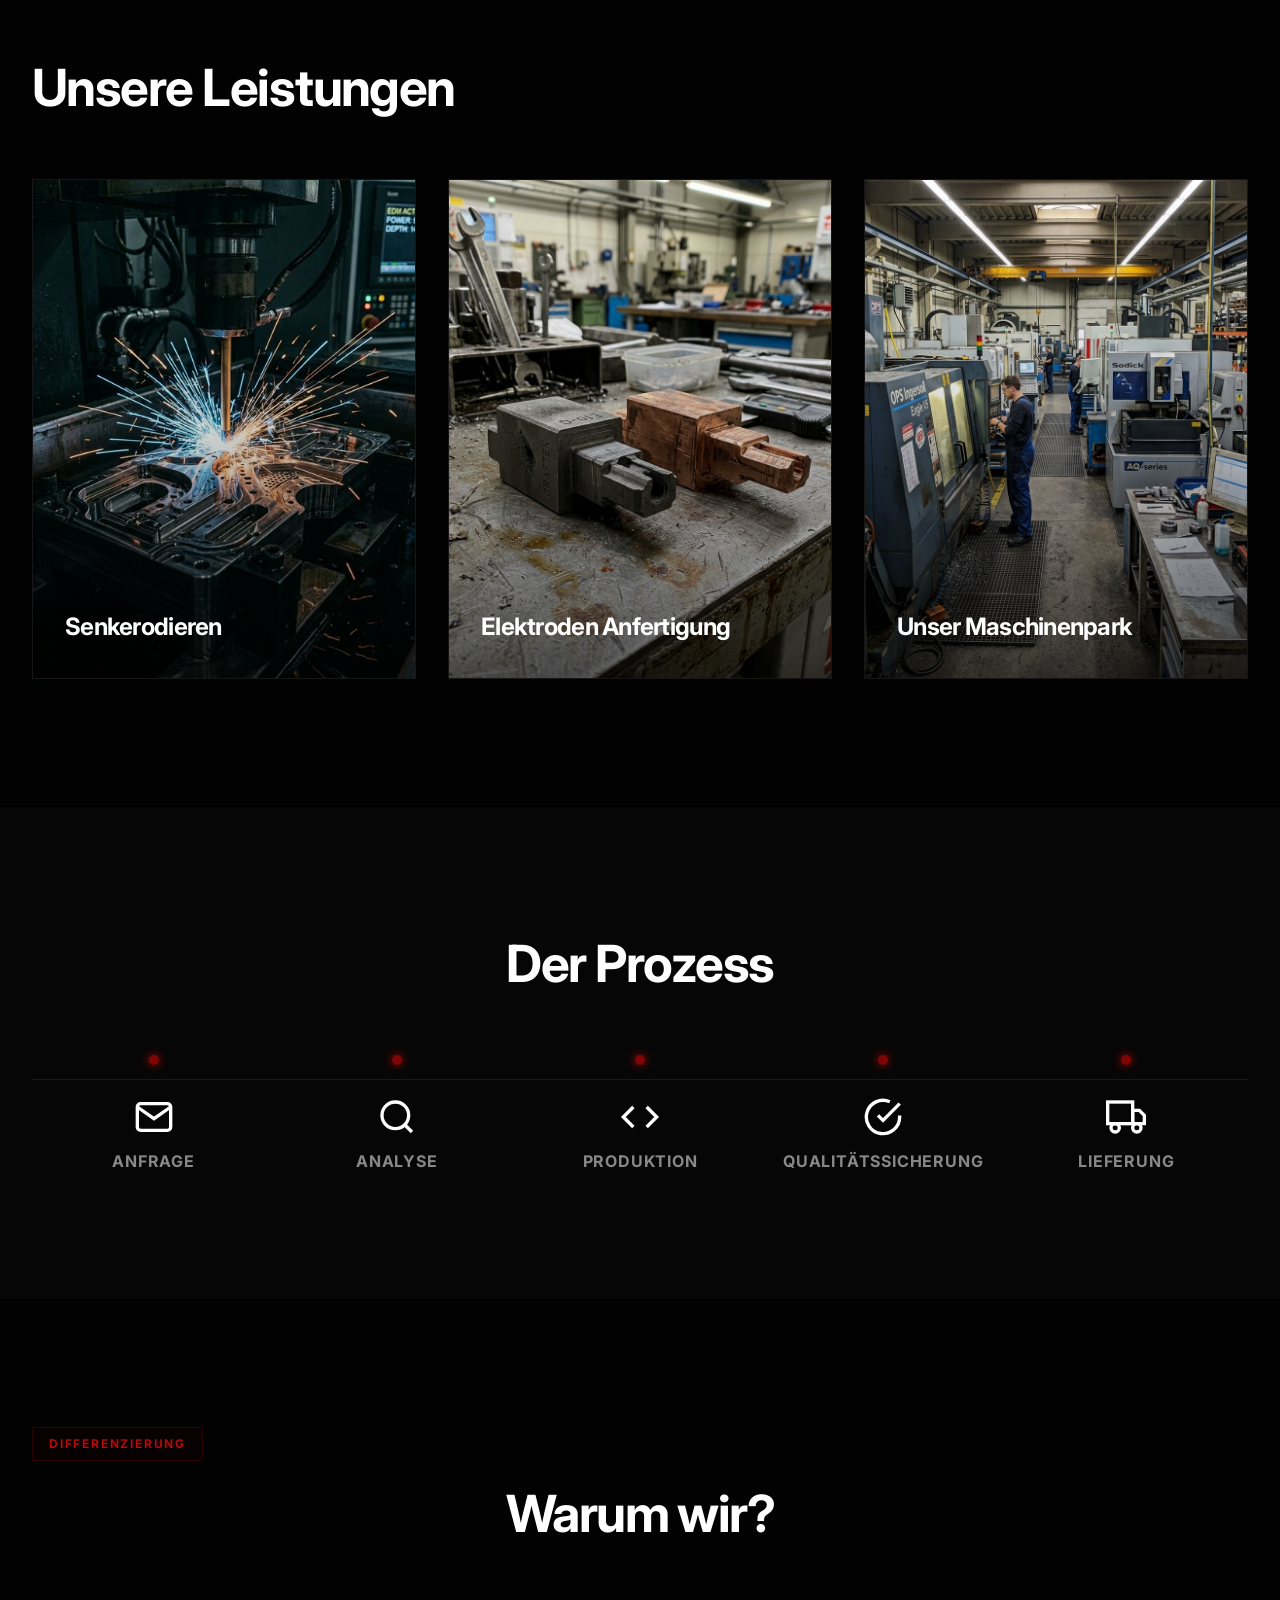
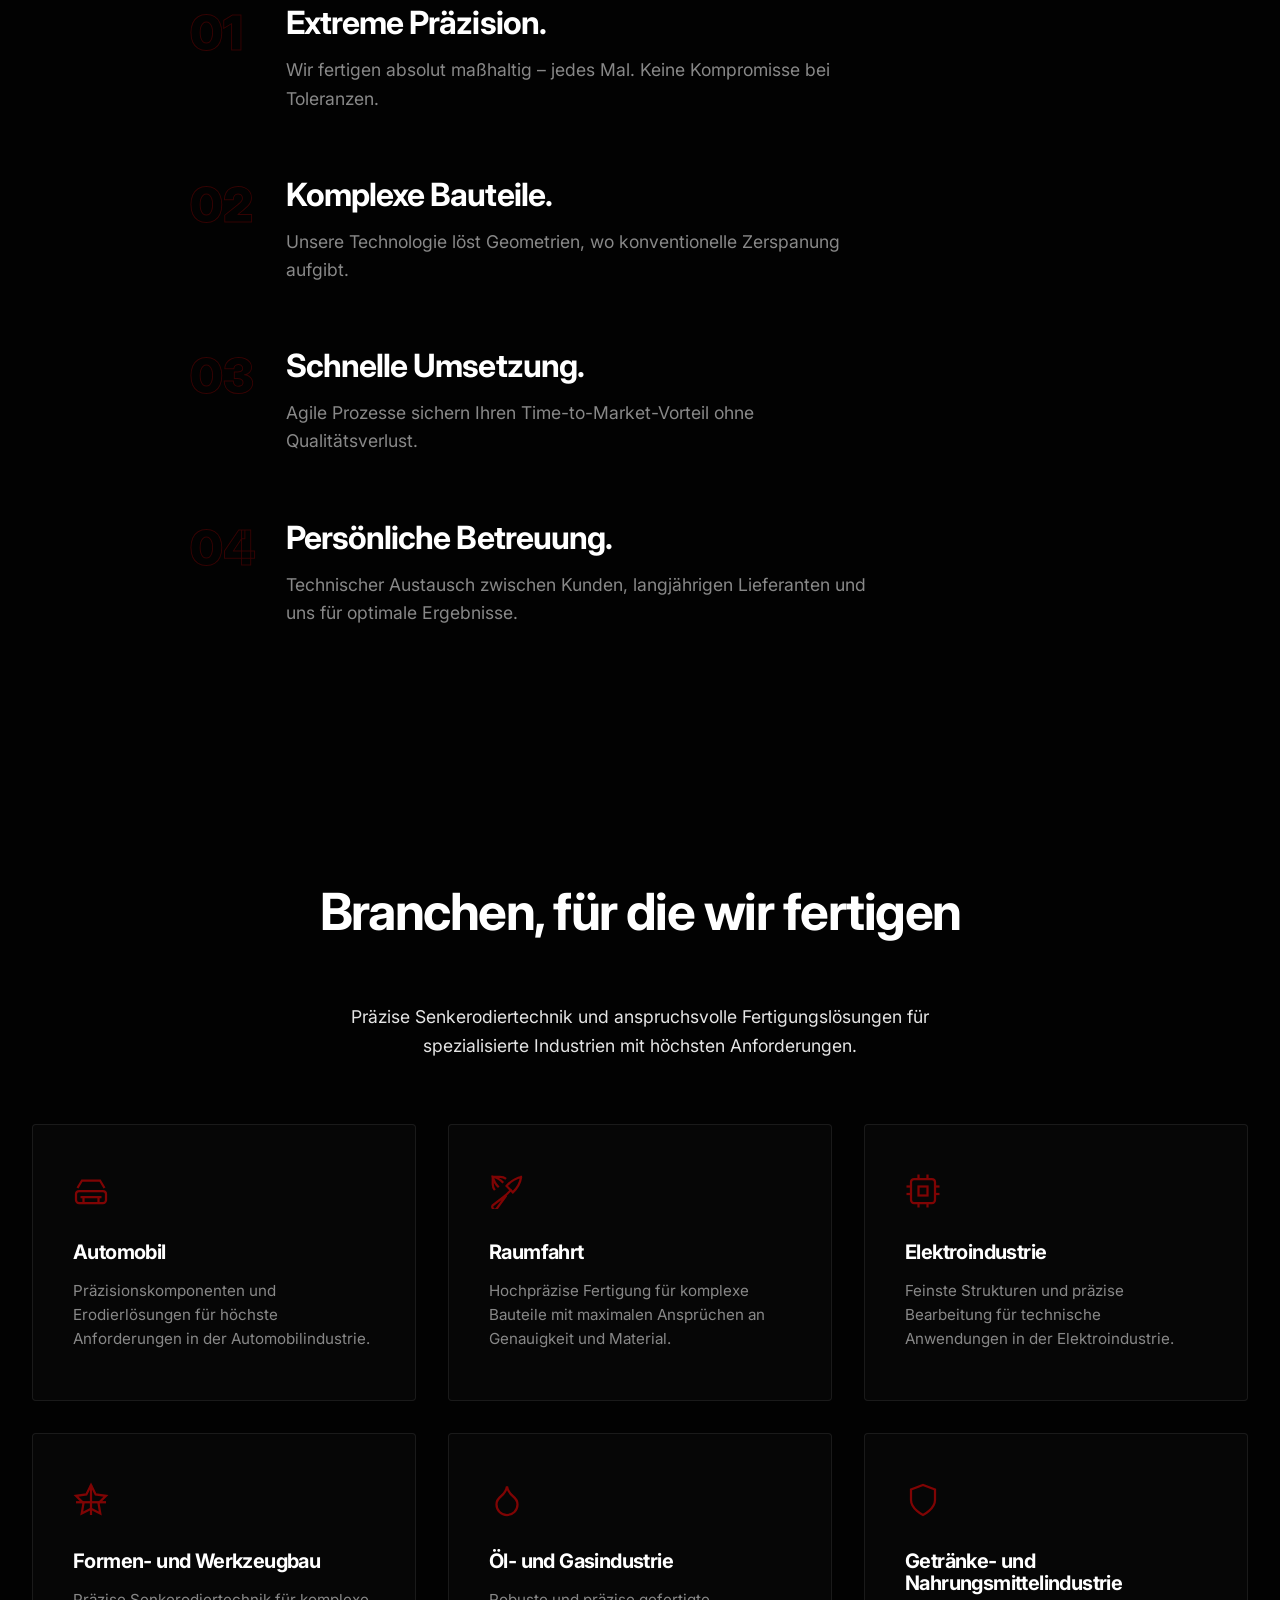
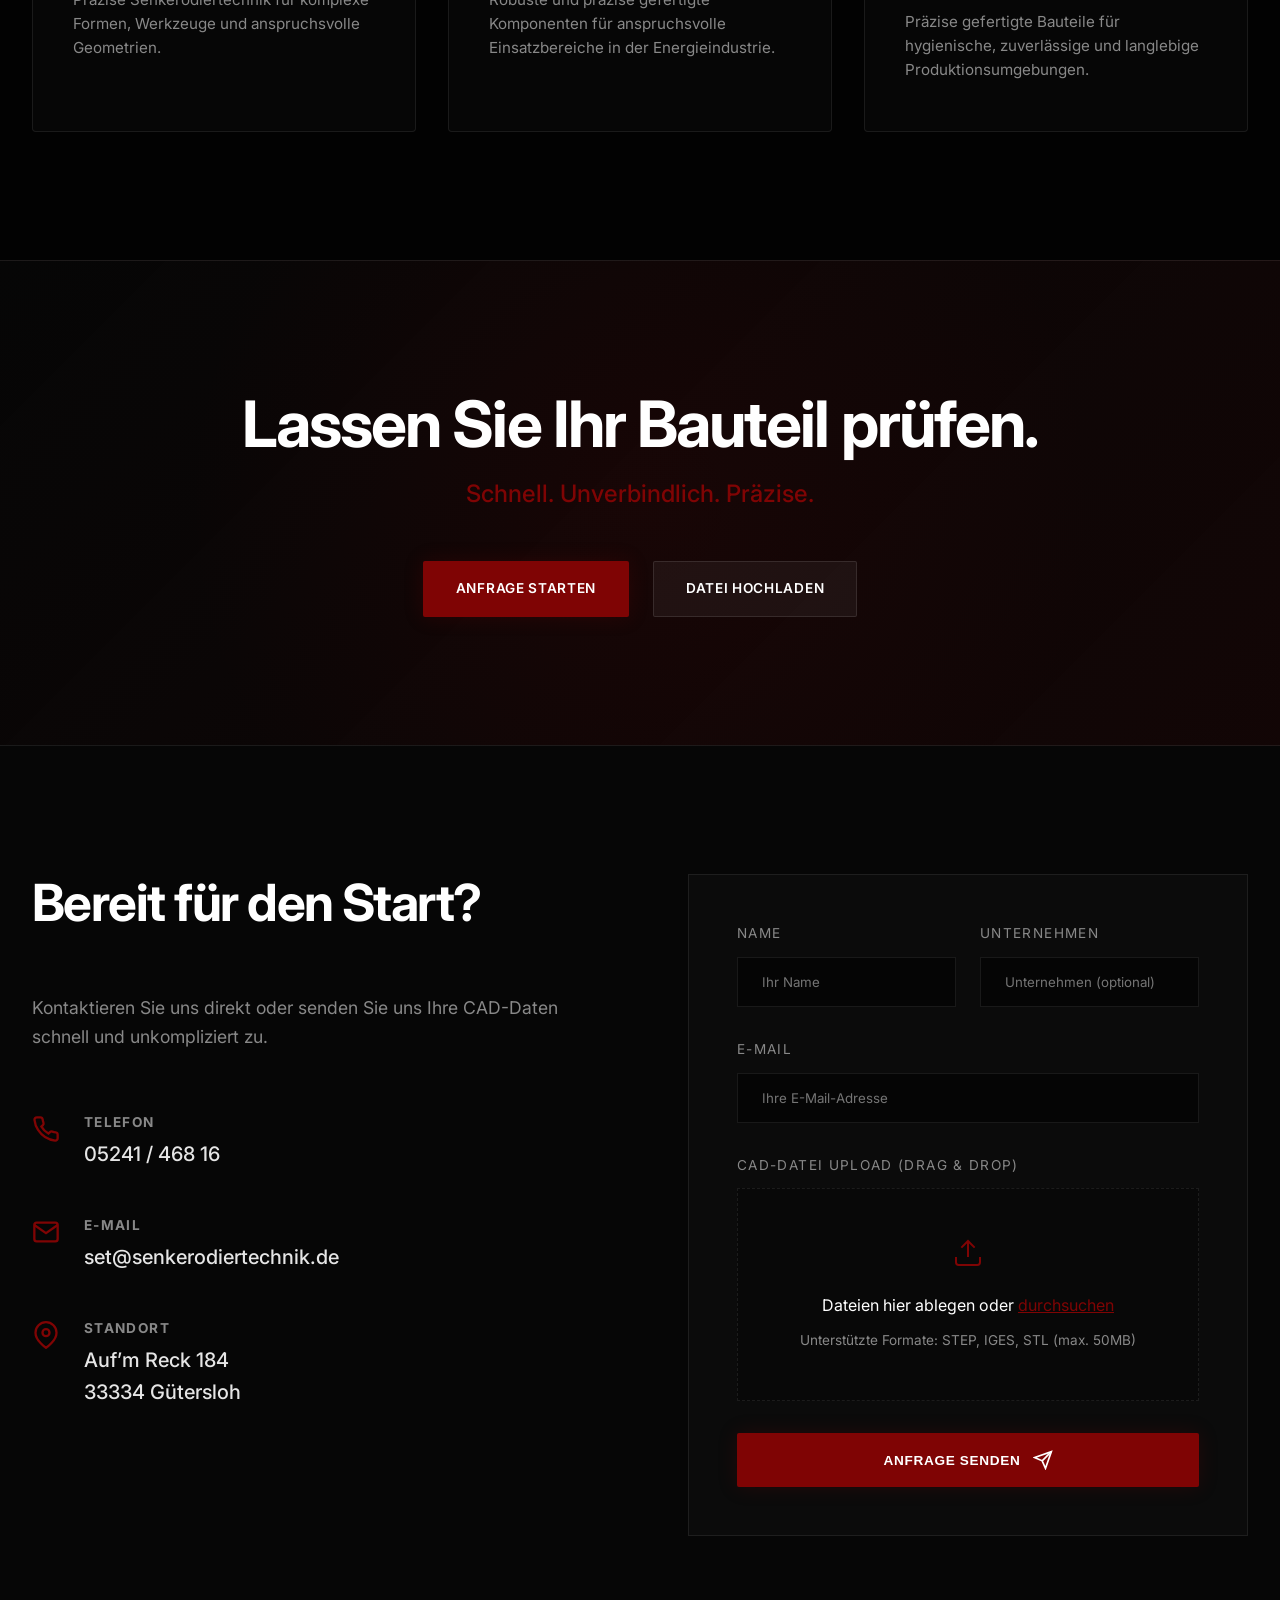
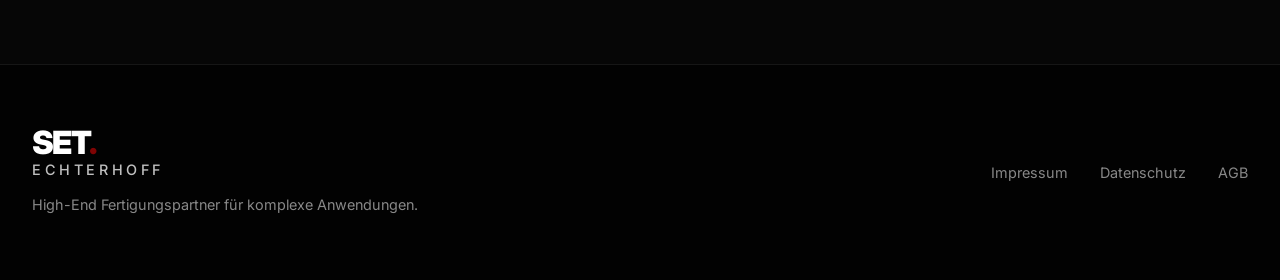
==== commit b4c6a6a2: "feat: added datenschutz and impressum pages, updated real contact info" ====
--- a/index.html
+++ b/index.html
@@ -338,7 +338,7 @@
         <div class="container contact-grid">
             <div class="contact-info reveal fade-right">
                 <h2 class="section-title">Bereit für den Start?</h2>
-                <p class="contact-desc">Kontaktieren Sie uns direkt oder laden Sie Ihre CAD-Daten sicher über unser Portal hoch.</p>
+                <p class="contact-desc">Kontaktieren Sie uns direkt oder senden Sie uns Ihre CAD-Daten schnell und unkompliziert zu.</p>
                 
                 <div class="contact-list">
                     <div class="contact-item">
@@ -347,7 +347,7 @@
                         </div>
                         <div>
                             <h5>Telefon</h5>
-                            <p>+49 (0) 123 456 789</p>
+                            <p>05241 / 468 16</p>
                         </div>
                     </div>
                     <div class="contact-item">
@@ -356,7 +356,7 @@
                         </div>
                         <div>
                             <h5>E-Mail</h5>
-                            <p>anfrage@set-high-end.de</p>
+                            <p>set@senkerodiertechnik.de</p>
                         </div>
                     </div>
                     <div class="contact-item">
@@ -365,7 +365,7 @@
                         </div>
                         <div>
                             <h5>Standort</h5>
-                            <p>Präzisionspark 1<br>78901 Technologiestadt</p>
+                            <p>Auf’m Reck 184<br>33334 Gütersloh</p>
                         </div>
                     </div>
                 </div>
@@ -380,12 +380,12 @@
                         </div>
                         <div class="form-group">
                             <label>Unternehmen</label>
-                            <input type="text" placeholder="Firma GmbH">
+                            <input type="text" placeholder="Unternehmen (optional)">
                         </div>
                     </div>
                     <div class="form-group">
                         <label>E-Mail</label>
-                        <input type="email" placeholder="info@firma.de">
+                        <input type="email" placeholder="Ihre E-Mail-Adresse">
                     </div>
                     
                     <div class="form-group">
@@ -417,8 +417,8 @@
                 <p>High-End Fertigungspartner für komplexe Anwendungen.</p>
             </div>
             <div class="footer-links">
-                <a href="#">Impressum</a>
-                <a href="#">Datenschutz</a>
+                <a href="impressum.html">Impressum</a>
+                <a href="datenschutz.html">Datenschutz</a>
                 <a href="#">AGB</a>
             </div>
         </div>
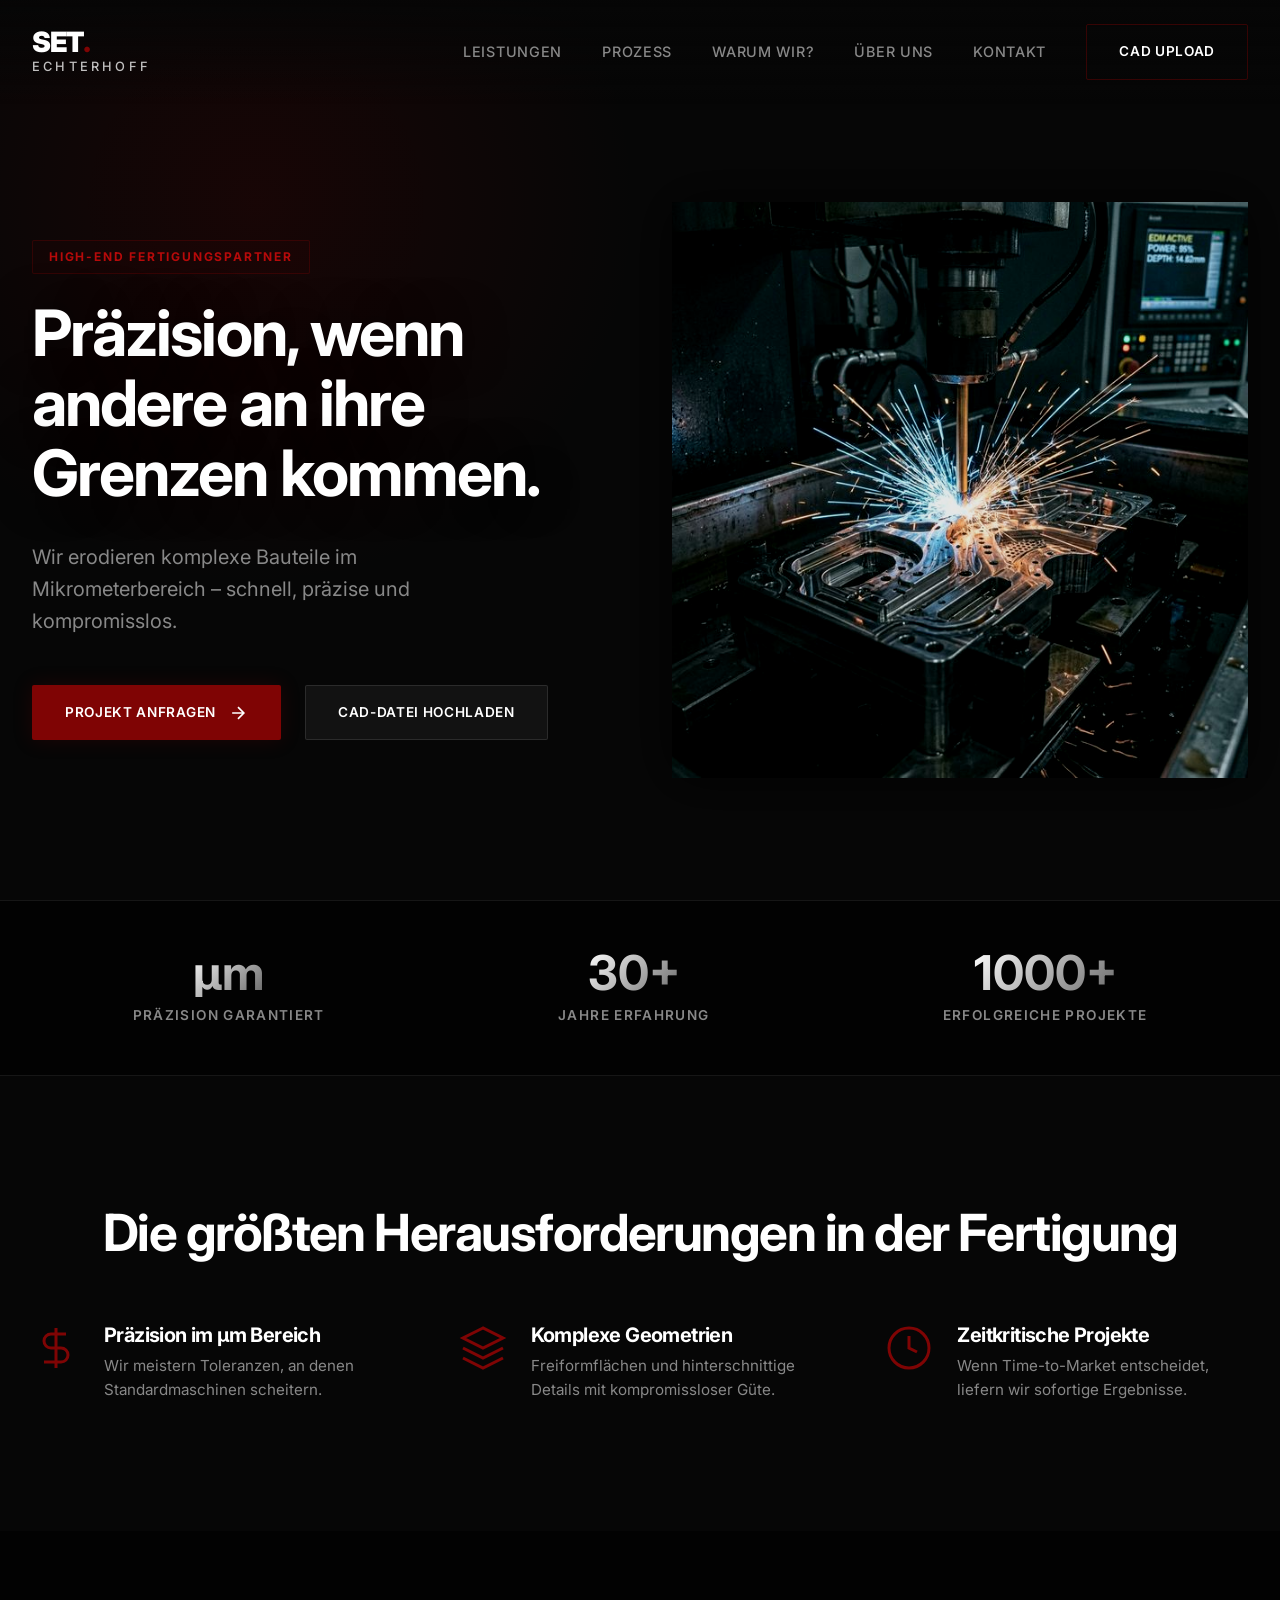
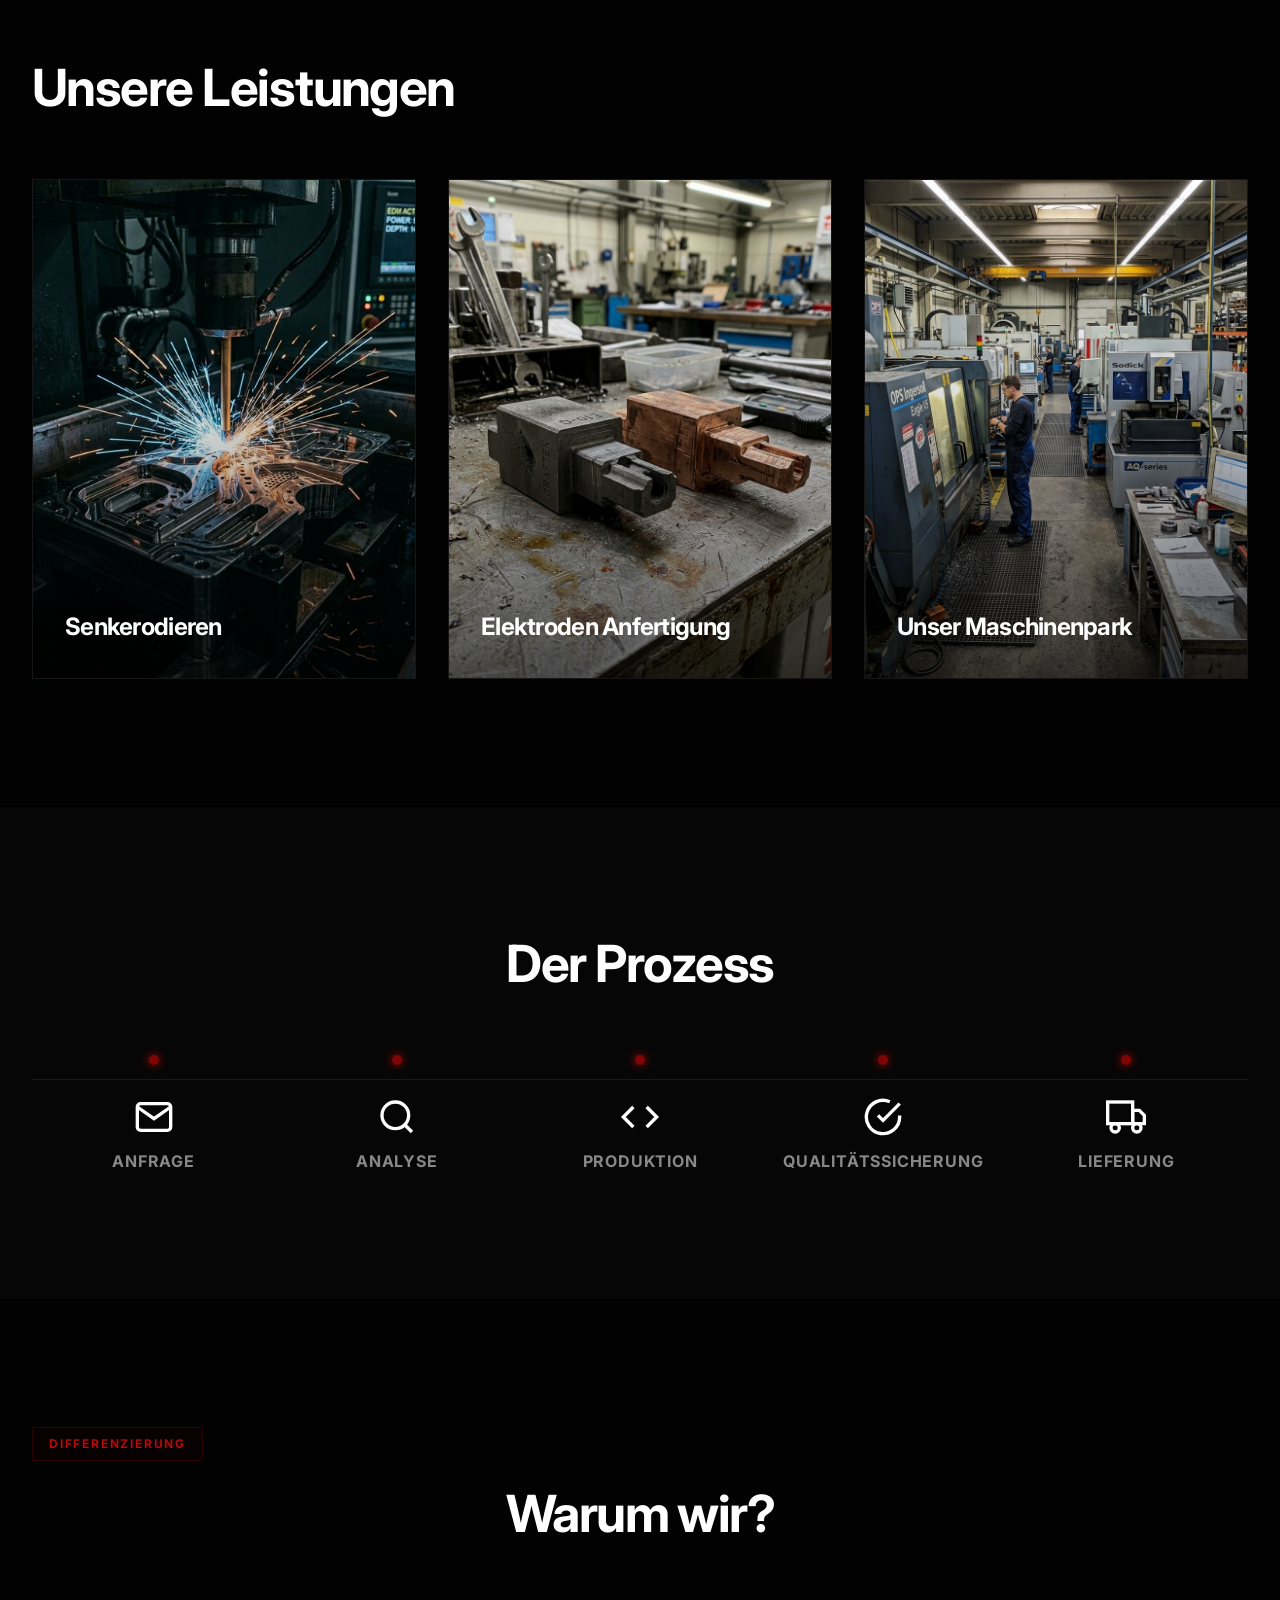
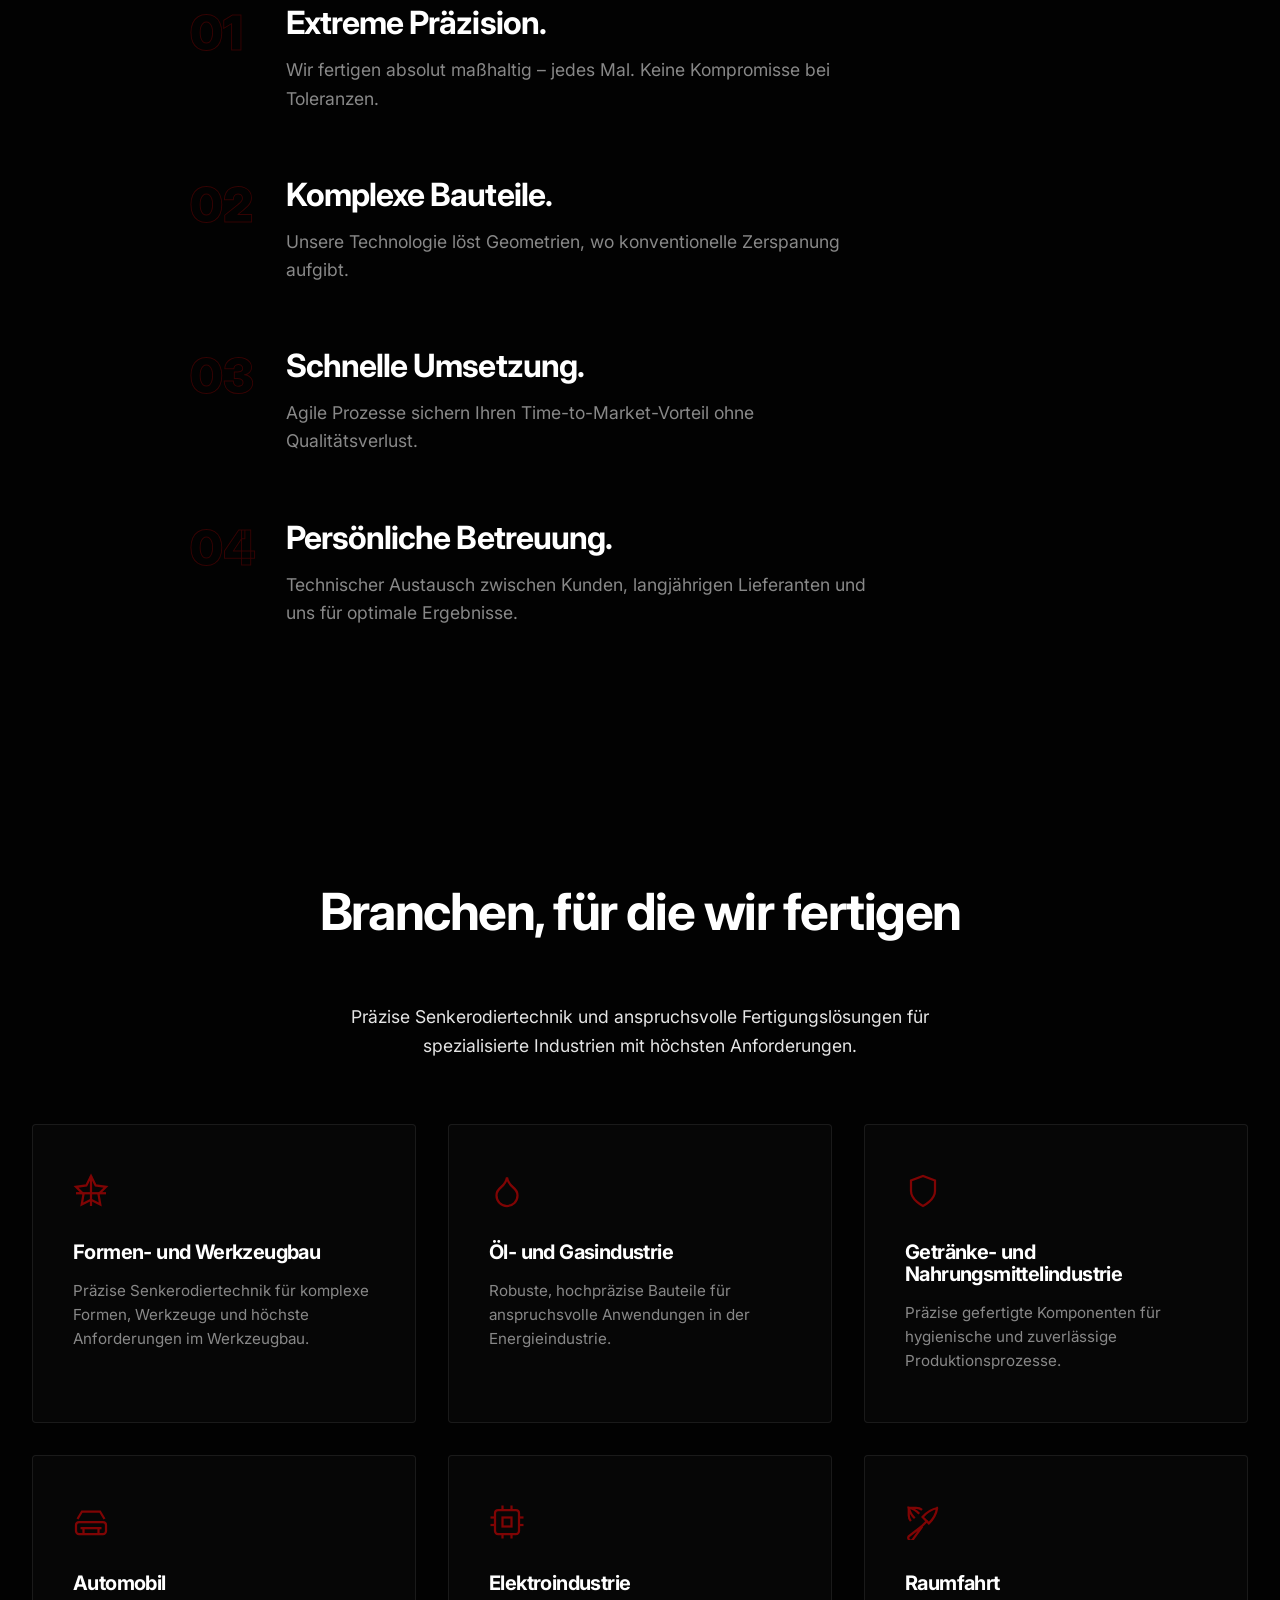
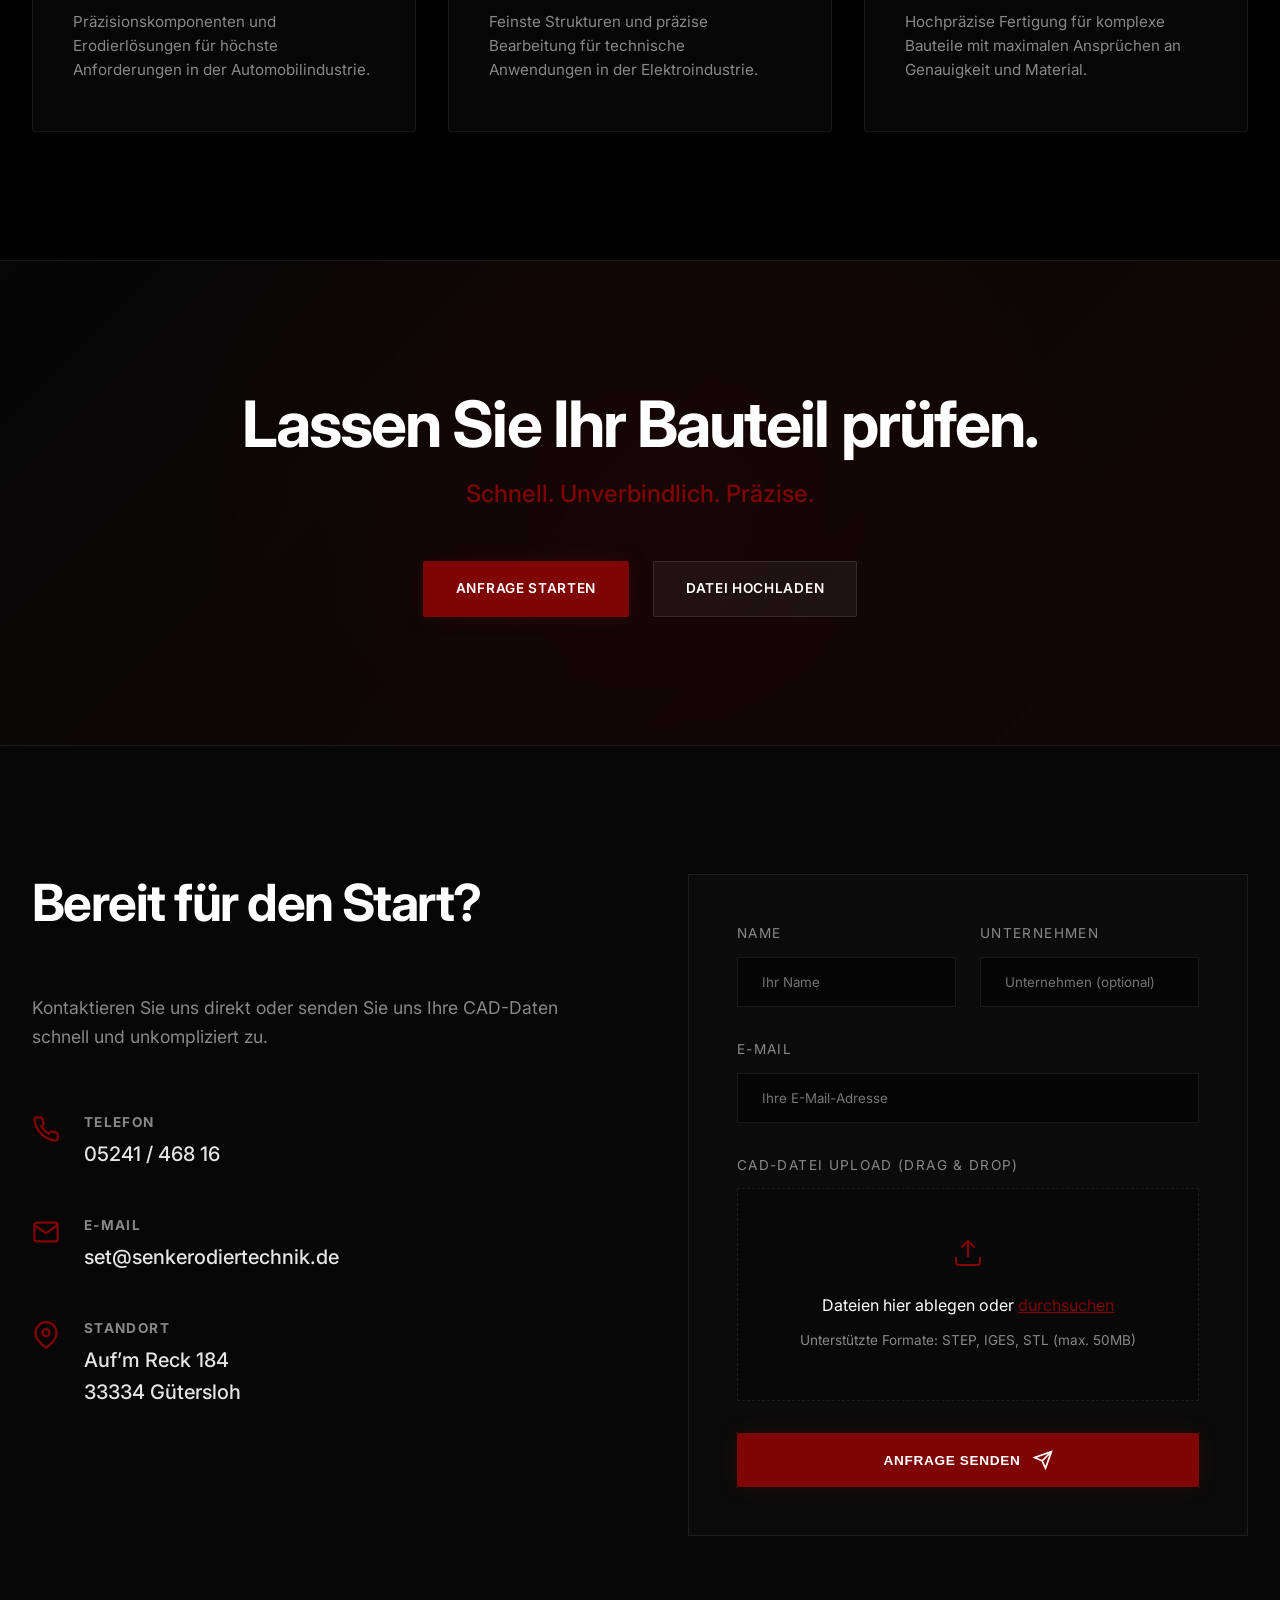
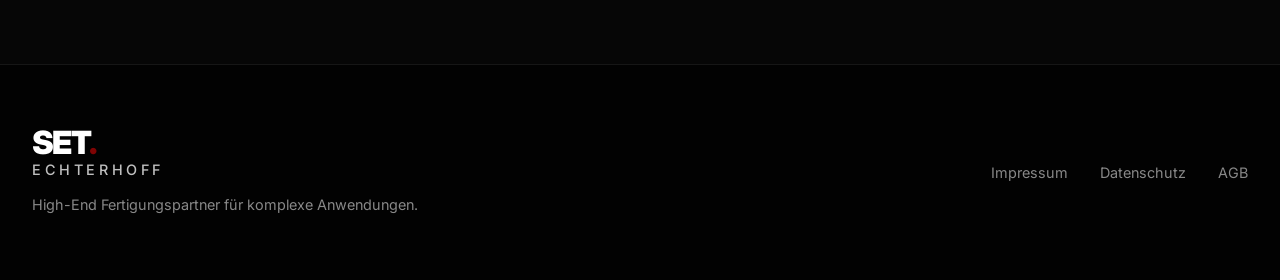
==== commit b5b06b44: "style: optimized maschinenpark layout and updated cta handling" ====
--- a/index.html
+++ b/index.html
@@ -261,7 +261,34 @@
             </p>
             
             <div class="industry-grid">
-                <!-- 1. Automobil -->
+                <!-- 1. Formen- und Werkzeugbau -->
+                <div class="industry-card reveal fade-up">
+                    <div class="industry-icon">
+                        <svg viewBox="0 0 24 24" fill="none" stroke="currentColor" stroke-width="1.5"><polygon points="12 2 15.09 8.26 22 9.27 17 14.14 18.18 21.02 12 17.77 5.82 21.02 7 14.14 2 9.27 8.91 8.26 12 2"></polygon><path d="M12 2v20"></path><path d="M2 13.5h20"></path></svg>
+                    </div>
+                    <h3>Formen- und Werkzeugbau</h3>
+                    <p>Präzise Senkerodiertechnik für komplexe Formen, Werkzeuge und höchste Anforderungen im Werkzeugbau.</p>
+                </div>
+                
+                <!-- 2. Öl- und Gasindustrie -->
+                <div class="industry-card reveal fade-up delay-1">
+                    <div class="industry-icon">
+                        <svg viewBox="0 0 24 24" fill="none" stroke="currentColor" stroke-width="1.5"><path d="M12 22a7 7 0 0 0 7-7c0-2-1-3.9-3-5.5s-3.5-4-4-6.5c-.5 2.5-2 4.9-4 6.5C6 11.1 5 13 5 15a7 7 0 0 0 7 7z"></path></svg>
+                    </div>
+                    <h3>Öl- und Gasindustrie</h3>
+                    <p>Robuste, hochpräzise Bauteile für anspruchsvolle Anwendungen in der Energieindustrie.</p>
+                </div>
+                
+                <!-- 3. Getränke- und Nahrungsmittel -->
+                <div class="industry-card reveal fade-up delay-2">
+                    <div class="industry-icon">
+                        <svg viewBox="0 0 24 24" fill="none" stroke="currentColor" stroke-width="1.5"><path d="M12 22s8-4 8-10V5l-8-3-8 3v7c0 6 8 10 8 10z"></path></svg>
+                    </div>
+                    <h3>Getränke- und Nahrungsmittelindustrie</h3>
+                    <p>Präzise gefertigte Komponenten für hygienische und zuverlässige Produktionsprozesse.</p>
+                </div>
+
+                <!-- 4. Automobil -->
                 <div class="industry-card reveal fade-up">
                     <div class="industry-icon">
                         <svg viewBox="0 0 24 24" fill="none" stroke="currentColor" stroke-width="1.5"><path d="M5 16h14M3 10l3-5h12l3 5M2 14v4a2 2 0 0 0 2 2h16a2 2 0 0 0 2-2v-4a2 2 0 0 0-2-2H4a2 2 0 0 0-2 2zM7 16v4M17 16v4"/></svg>
@@ -270,49 +297,22 @@
                     <p>Präzisionskomponenten und Erodierlösungen für höchste Anforderungen in der Automobilindustrie.</p>
                 </div>
                 
-                <!-- 2. Raumfahrt -->
+                <!-- 5. Elektroindustrie -->
                 <div class="industry-card reveal fade-up delay-1">
+                    <div class="industry-icon">
+                        <svg viewBox="0 0 24 24" fill="none" stroke="currentColor" stroke-width="1.5"><rect x="4" y="4" width="16" height="16" rx="2" ry="2"></rect><rect x="9" y="9" width="6" height="6"></rect><line x1="9" y1="1" x2="9" y2="4"></line><line x1="15" y1="1" x2="15" y2="4"></line><line x1="9" y1="20" x2="9" y2="23"></line><line x1="15" y1="20" x2="15" y2="23"></line><line x1="20" y1="9" x2="23" y2="9"></line><line x1="20" y1="14" x2="23" y2="14"></line><line x1="1" y1="9" x2="4" y2="9"></line><line x1="1" y1="14" x2="4" y2="14"></line></svg>
+                    </div>
+                    <h3>Elektroindustrie</h3>
+                    <p>Feinste Strukturen und präzise Bearbeitung für technische Anwendungen in der Elektroindustrie.</p>
+                </div>
+
+                <!-- 6. Raumfahrt -->
+                <div class="industry-card reveal fade-up delay-2">
                     <div class="industry-icon">
                         <svg viewBox="0 0 24 24" fill="none" stroke="currentColor" stroke-width="1.5"><path d="M21.5 2.5a18.4 18.4 0 0 1-5.6 10.4l-4.2-4.2A18.4 18.4 0 0 1 22 2.5z"></path><path d="M11 15 2.5 21.5a1.8 1.8 0 0 0 2.5 2.5L11.5 15"></path><path d="M15 11l-4.5 4.5"></path><path d="M6.5 9.5a14 14 0 0 1-4-7h5c1.4 0 2.8.5 3.9 1.4"></path><path d="M9.5 6.5a14 14 0 0 0-7-4v5c0 1.4.5 2.8 1.4 3.9"></path></svg>
                     </div>
                     <h3>Raumfahrt</h3>
                     <p>Hochpräzise Fertigung für komplexe Bauteile mit maximalen Ansprüchen an Genauigkeit und Material.</p>
-                </div>
-                
-                <!-- 3. Elektroindustrie -->
-                <div class="industry-card reveal fade-up delay-2">
-                    <div class="industry-icon">
-                        <svg viewBox="0 0 24 24" fill="none" stroke="currentColor" stroke-width="1.5"><rect x="4" y="4" width="16" height="16" rx="2" ry="2"></rect><rect x="9" y="9" width="6" height="6"></rect><line x1="9" y1="1" x2="9" y2="4"></line><line x1="15" y1="1" x2="15" y2="4"></line><line x1="9" y1="20" x2="9" y2="23"></line><line x1="15" y1="20" x2="15" y2="23"></line><line x1="20" y1="9" x2="23" y2="9"></line><line x1="20" y1="14" x2="23" y2="14"></line><line x1="1" y1="9" x2="4" y2="9"></line><line x1="1" y1="14" x2="4" y2="14"></line></svg>
-                    </div>
-                    <h3>Elektroindustrie</h3>
-                    <p>Feinste Strukturen und präzise Bearbeitung für technische Anwendungen in der Elektroindustrie.</p>
-                </div>
-                
-                <!-- 4. Formen- und Werkzeugbau -->
-                <div class="industry-card reveal fade-up">
-                    <div class="industry-icon">
-                        <svg viewBox="0 0 24 24" fill="none" stroke="currentColor" stroke-width="1.5"><polygon points="12 2 15.09 8.26 22 9.27 17 14.14 18.18 21.02 12 17.77 5.82 21.02 7 14.14 2 9.27 8.91 8.26 12 2"></polygon><path d="M12 2v20"></path><path d="M2 13.5h20"></path></svg>
-                    </div>
-                    <h3>Formen- und Werkzeugbau</h3>
-                    <p>Präzise Senkerodiertechnik für komplexe Formen, Werkzeuge und anspruchsvolle Geometrien.</p>
-                </div>
-                
-                <!-- 5. Oel- und Gasindustrie -->
-                <div class="industry-card reveal fade-up delay-1">
-                    <div class="industry-icon">
-                        <svg viewBox="0 0 24 24" fill="none" stroke="currentColor" stroke-width="1.5"><path d="M12 22a7 7 0 0 0 7-7c0-2-1-3.9-3-5.5s-3.5-4-4-6.5c-.5 2.5-2 4.9-4 6.5C6 11.1 5 13 5 15a7 7 0 0 0 7 7z"></path></svg>
-                    </div>
-                    <h3>Öl- und Gasindustrie</h3>
-                    <p>Robuste und präzise gefertigte Komponenten für anspruchsvolle Einsatzbereiche in der Energieindustrie.</p>
-                </div>
-                
-                <!-- 6. Getränke- und Nahrungsmittel -->
-                <div class="industry-card reveal fade-up delay-2">
-                    <div class="industry-icon">
-                        <svg viewBox="0 0 24 24" fill="none" stroke="currentColor" stroke-width="1.5"><path d="M12 22s8-4 8-10V5l-8-3-8 3v7c0 6 8 10 8 10z"></path></svg>
-                    </div>
-                    <h3>Getränke- und Nahrungsmittelindustrie</h3>
-                    <p>Präzise gefertigte Bauteile für hygienische, zuverlässige und langlebige Produktionsumgebungen.</p>
                 </div>
             </div>
         </div>
--- a/css/styles.css
+++ b/css/styles.css
@@ -1310,6 +1310,24 @@
 .delay-2 { transition-delay: 0.2s; }
 .delay-3 { transition-delay: 0.3s; }
 
+.machine-card-bottom {
+  display: flex;
+  flex-direction: column;
+}
+
+.btn-download {
+  display: flex;
+  align-items: center;
+  justify-content: center;
+  gap: 0.5rem;
+  width: 100%;
+}
+
+.btn-download:hover {
+  background-color: #a30707; /* brighter red */
+  box-shadow: 0 0 15px rgba(127, 4, 4, 0.4);
+}
+
 /* ===== RESPONSIVE ===== */
 @media (max-width: 1024px) {
   .hero-grid, .contact-grid { grid-template-columns: 1fr; gap: 4rem; }
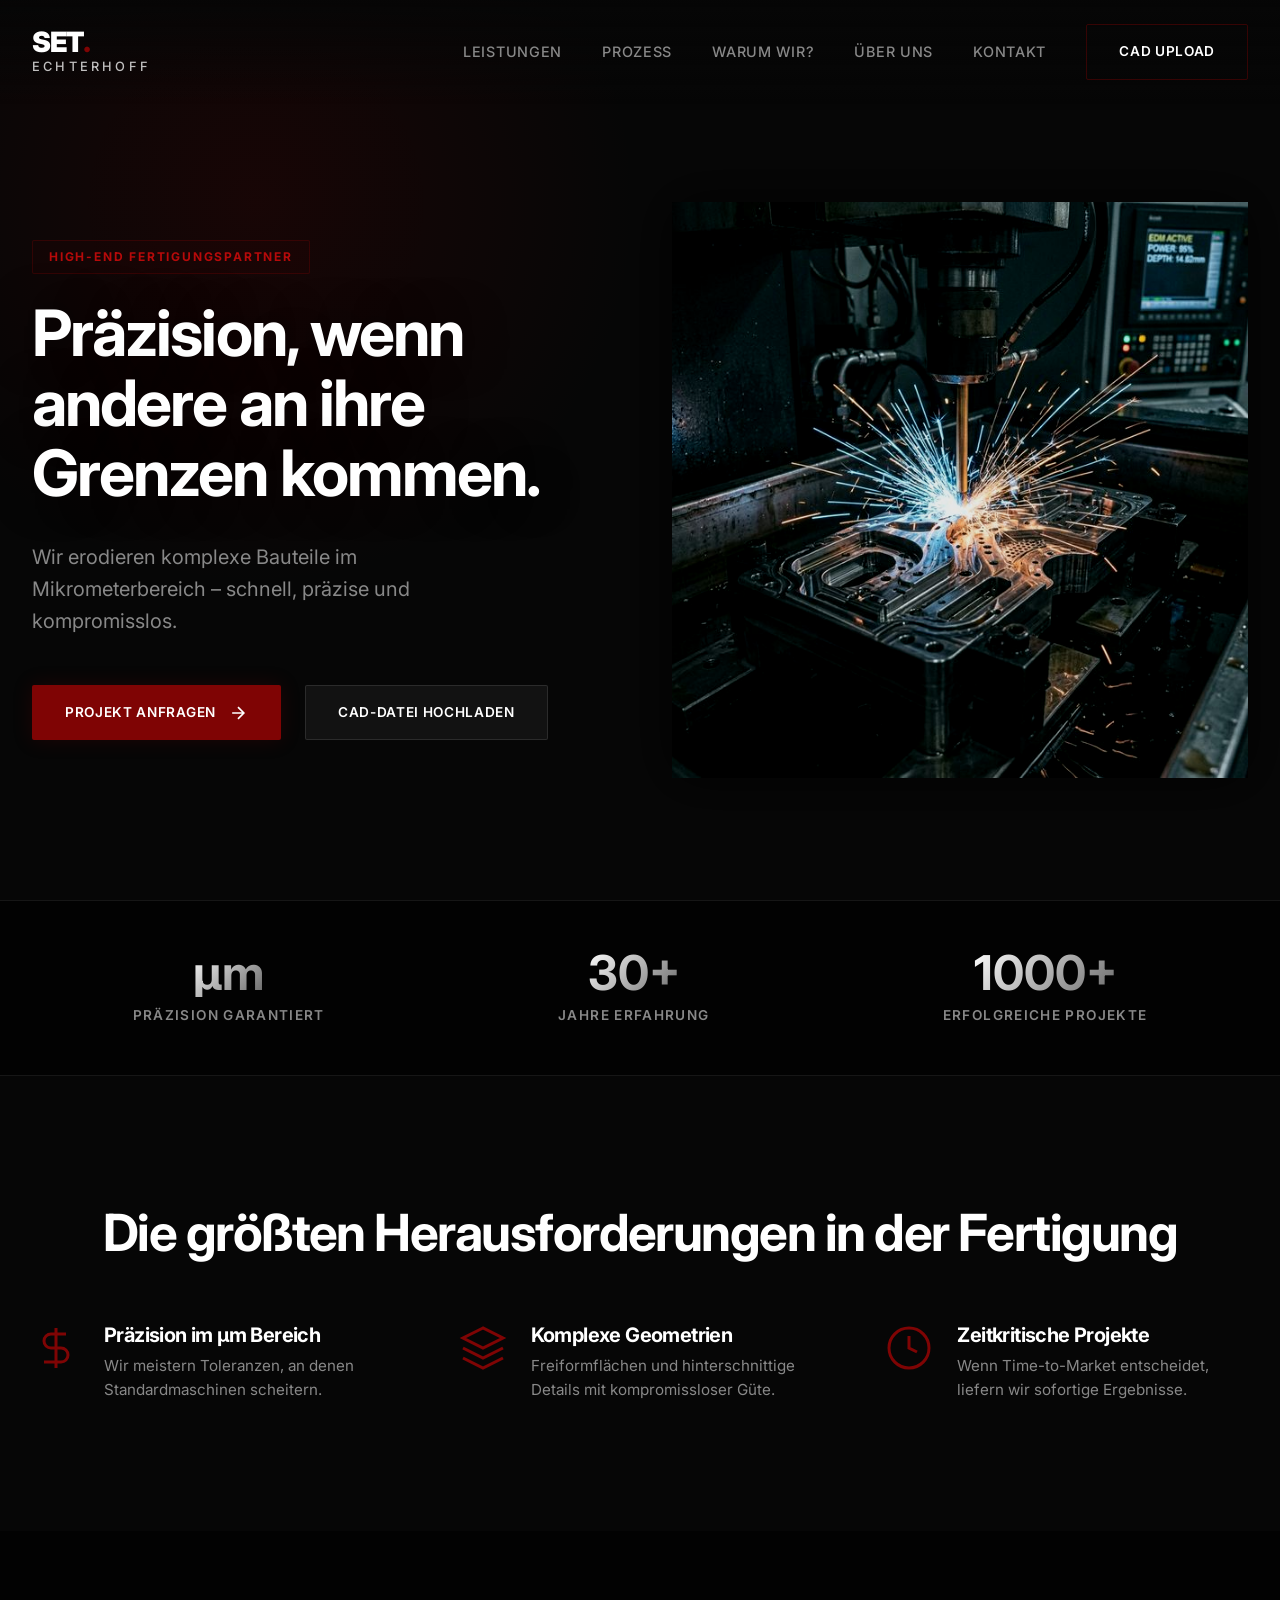
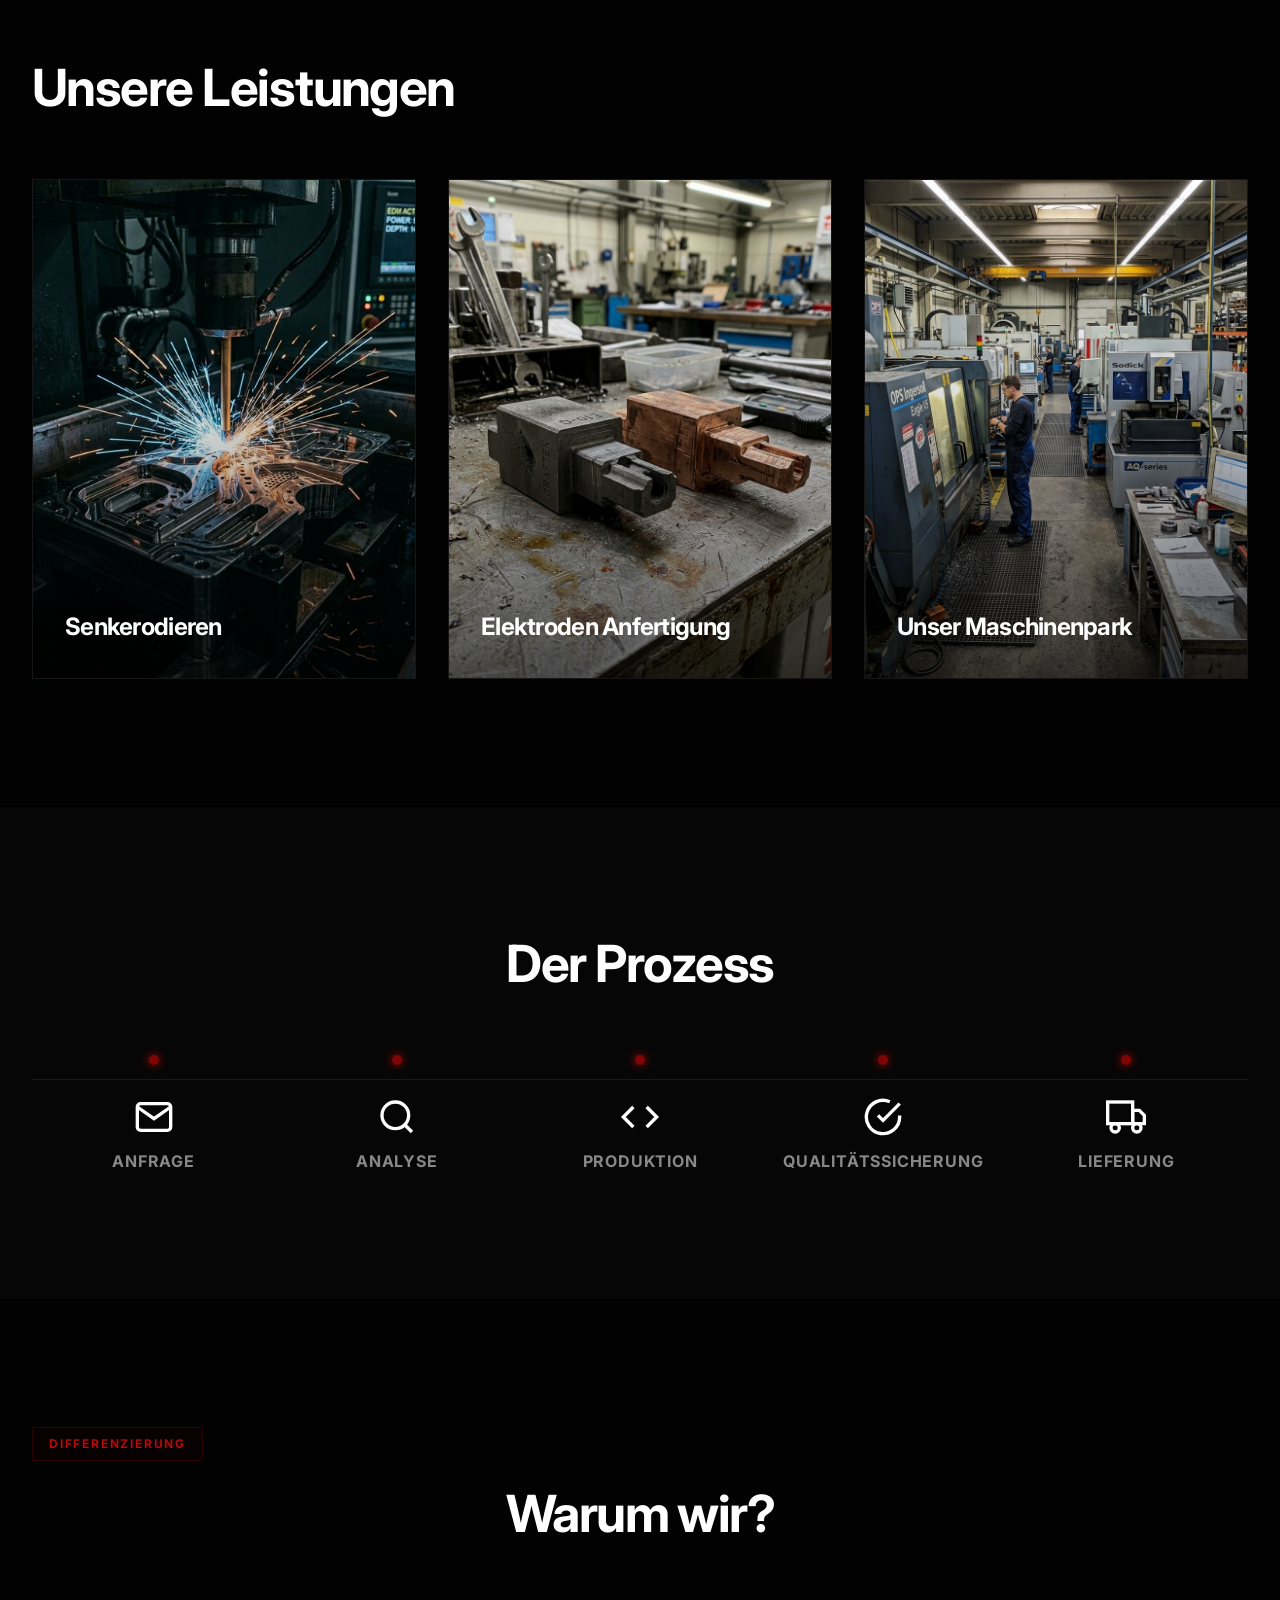
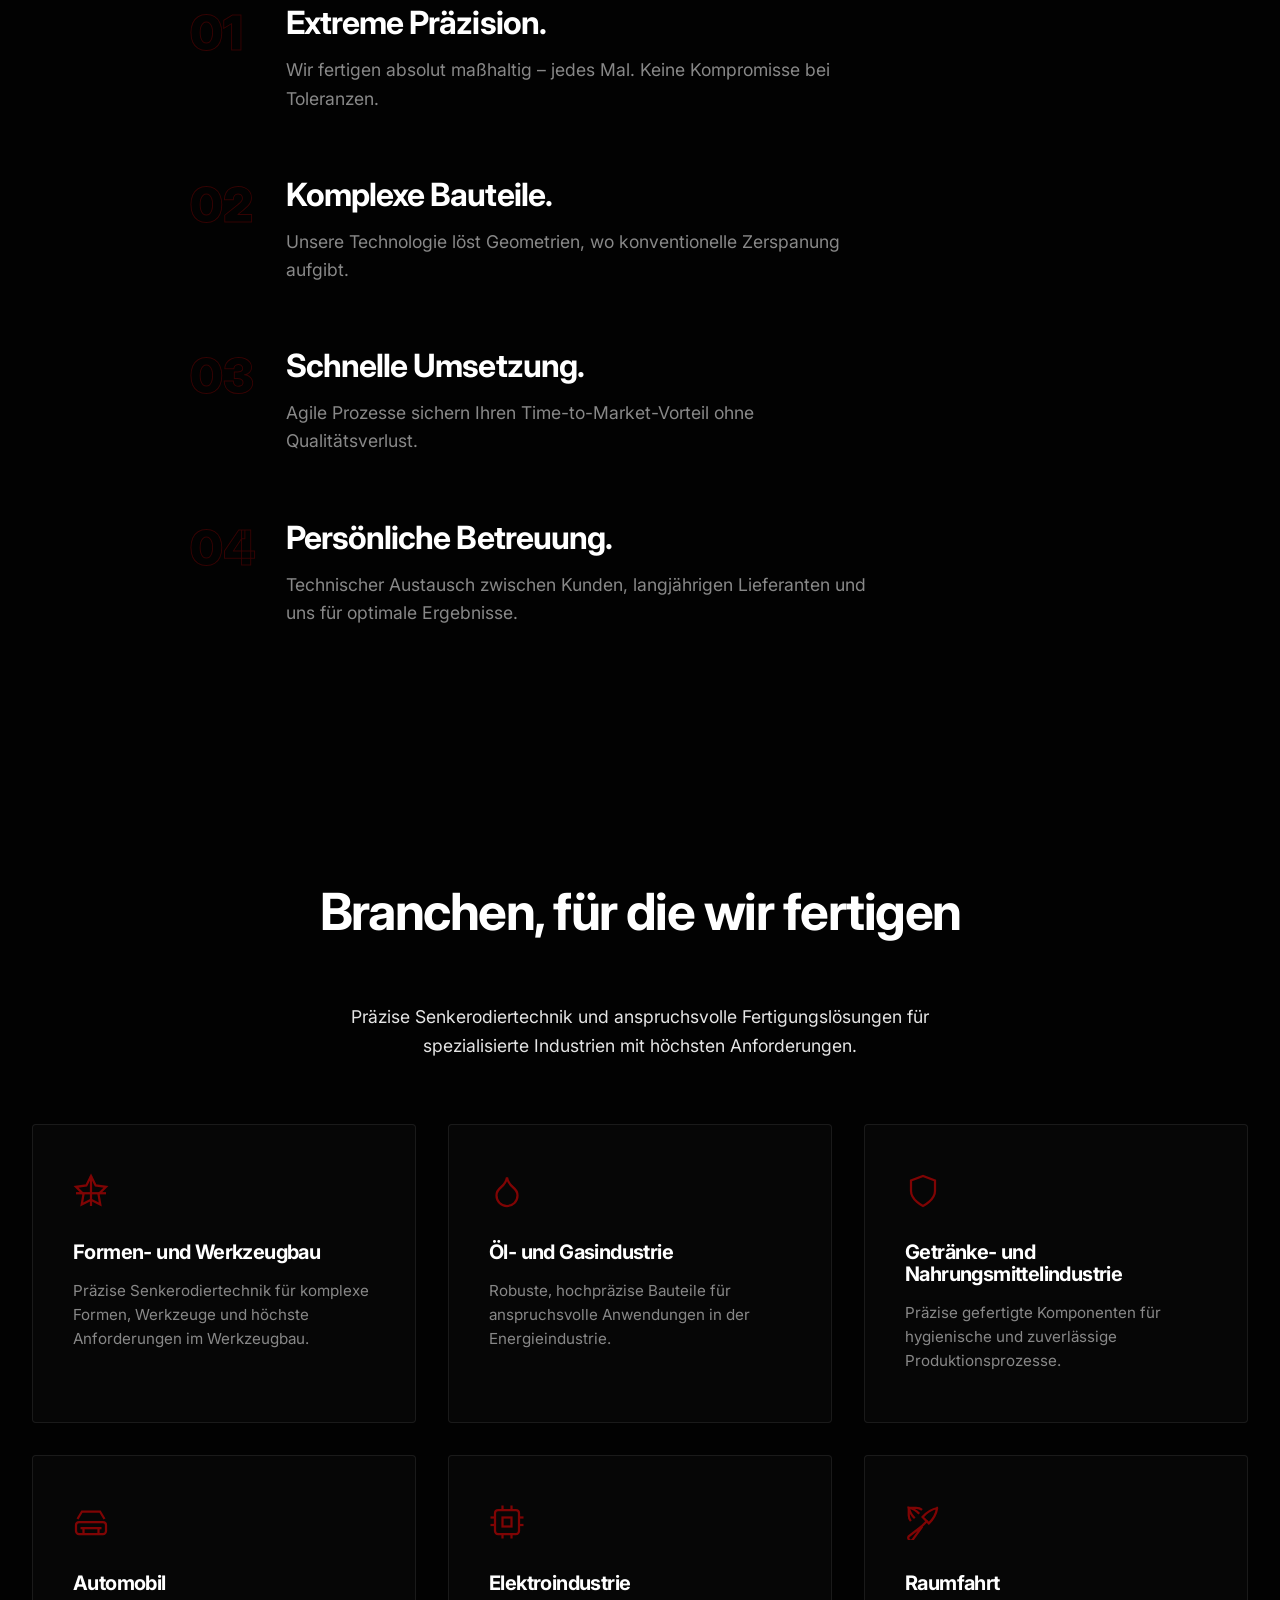
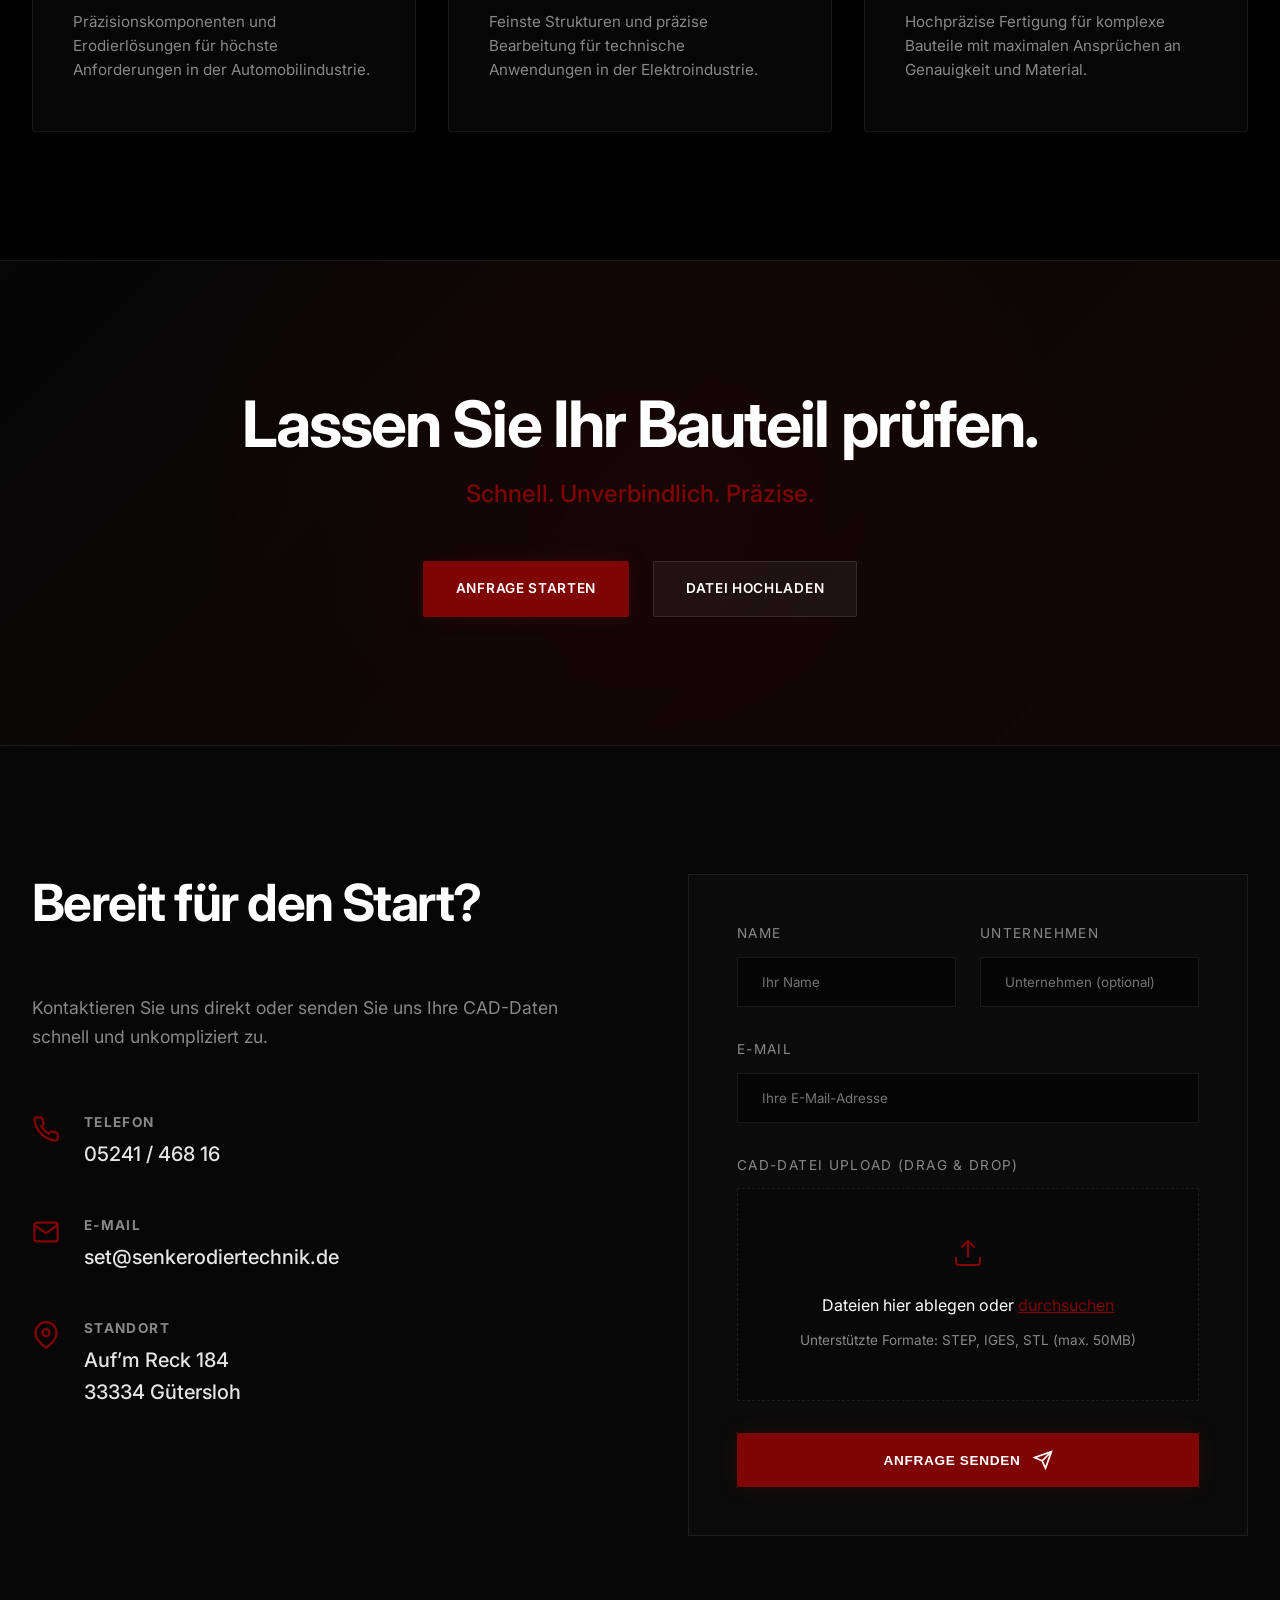
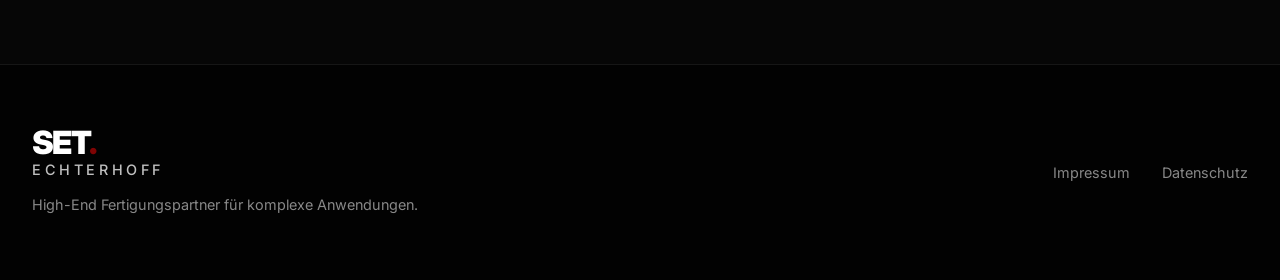
==== commit fbad9c2c: "chore: updated favicon, text consistency, and removed AGB link" ====
--- a/index.html
+++ b/index.html
@@ -419,7 +419,6 @@
             <div class="footer-links">
                 <a href="impressum.html">Impressum</a>
                 <a href="datenschutz.html">Datenschutz</a>
-                <a href="#">AGB</a>
             </div>
         </div>
     </footer>
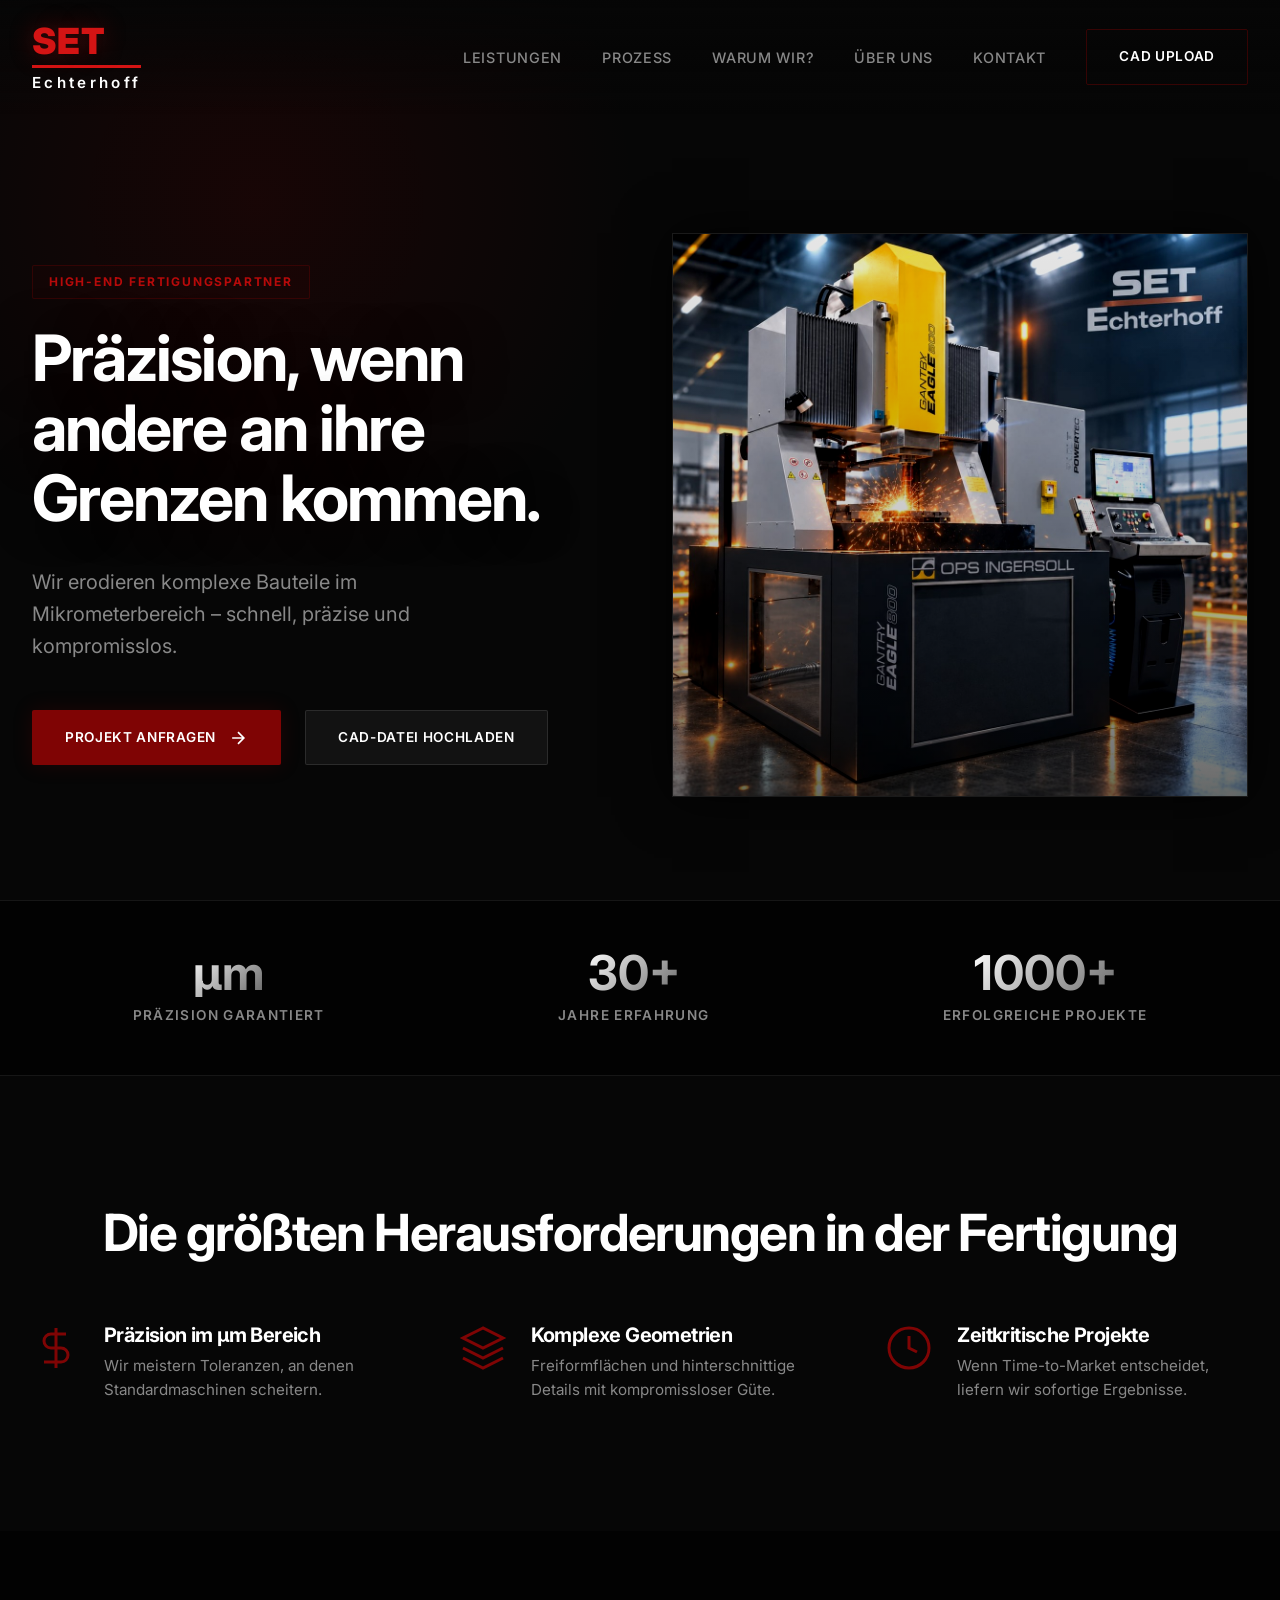
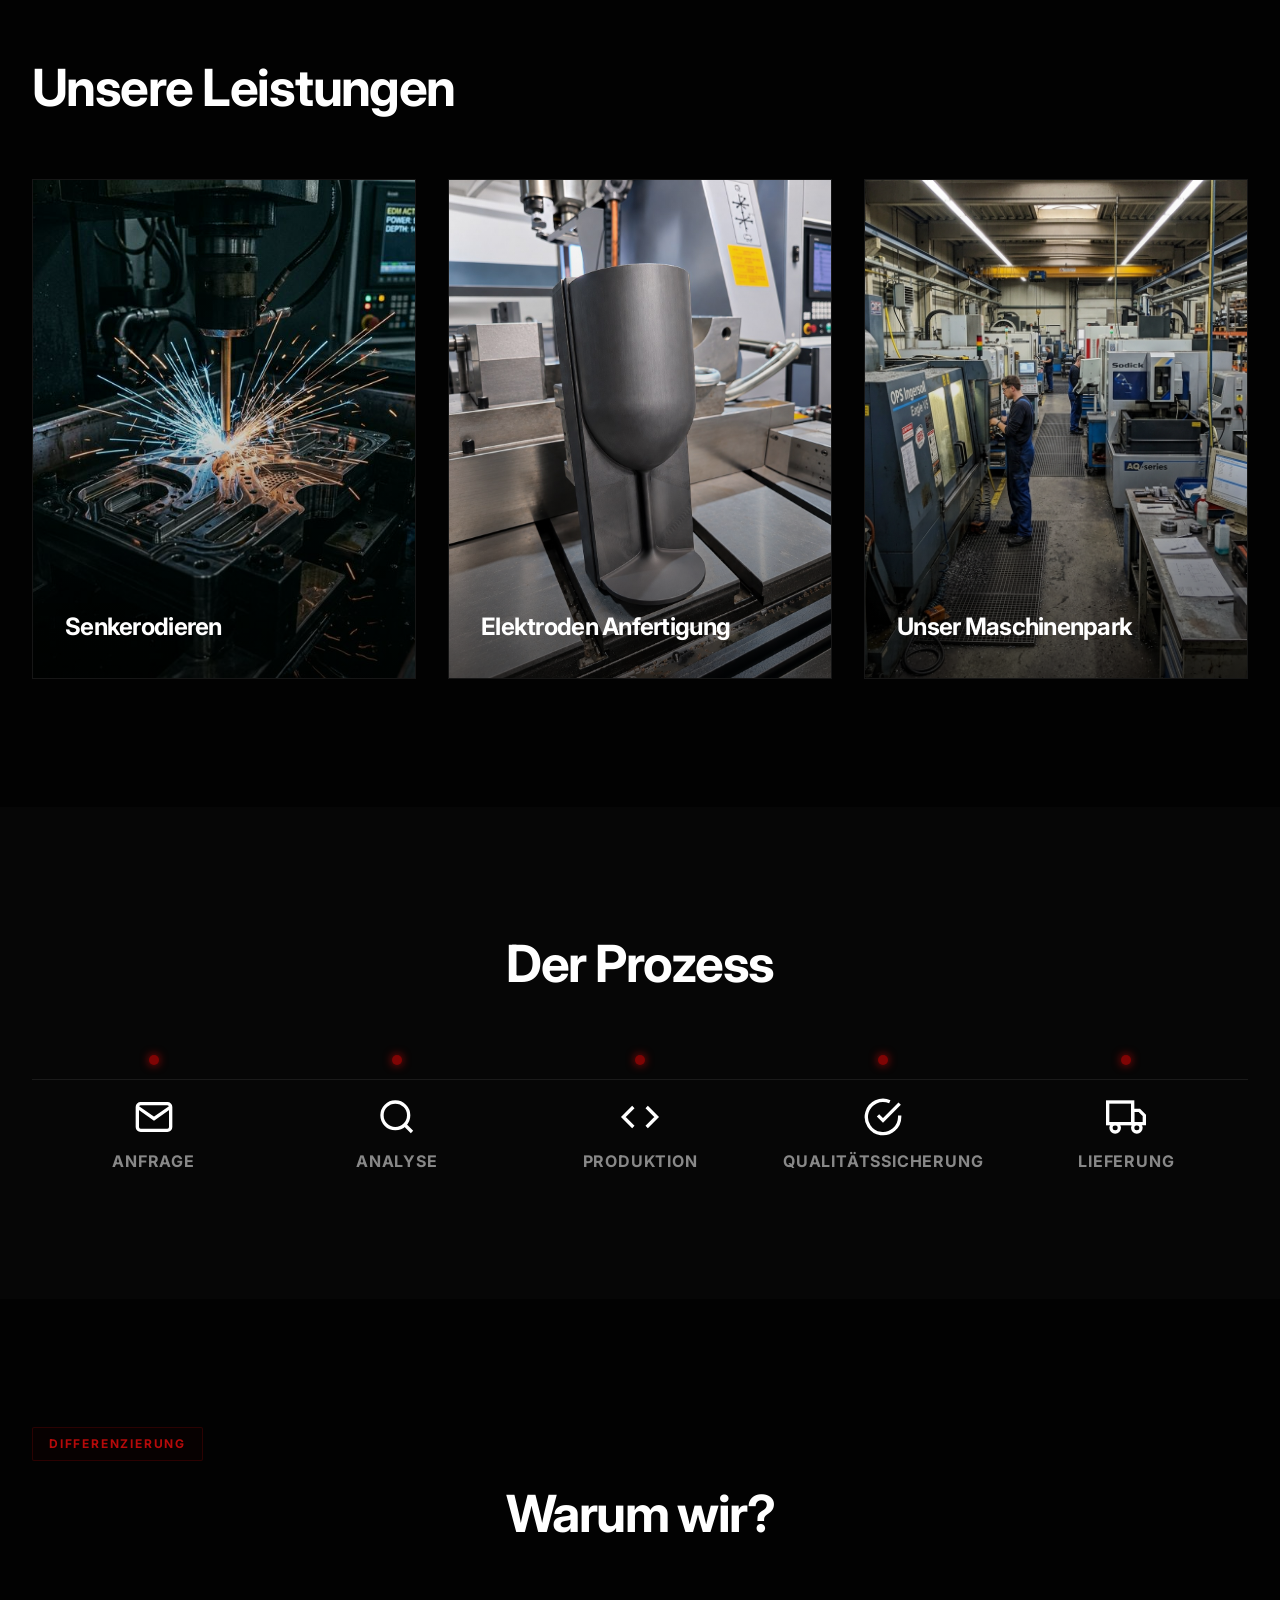
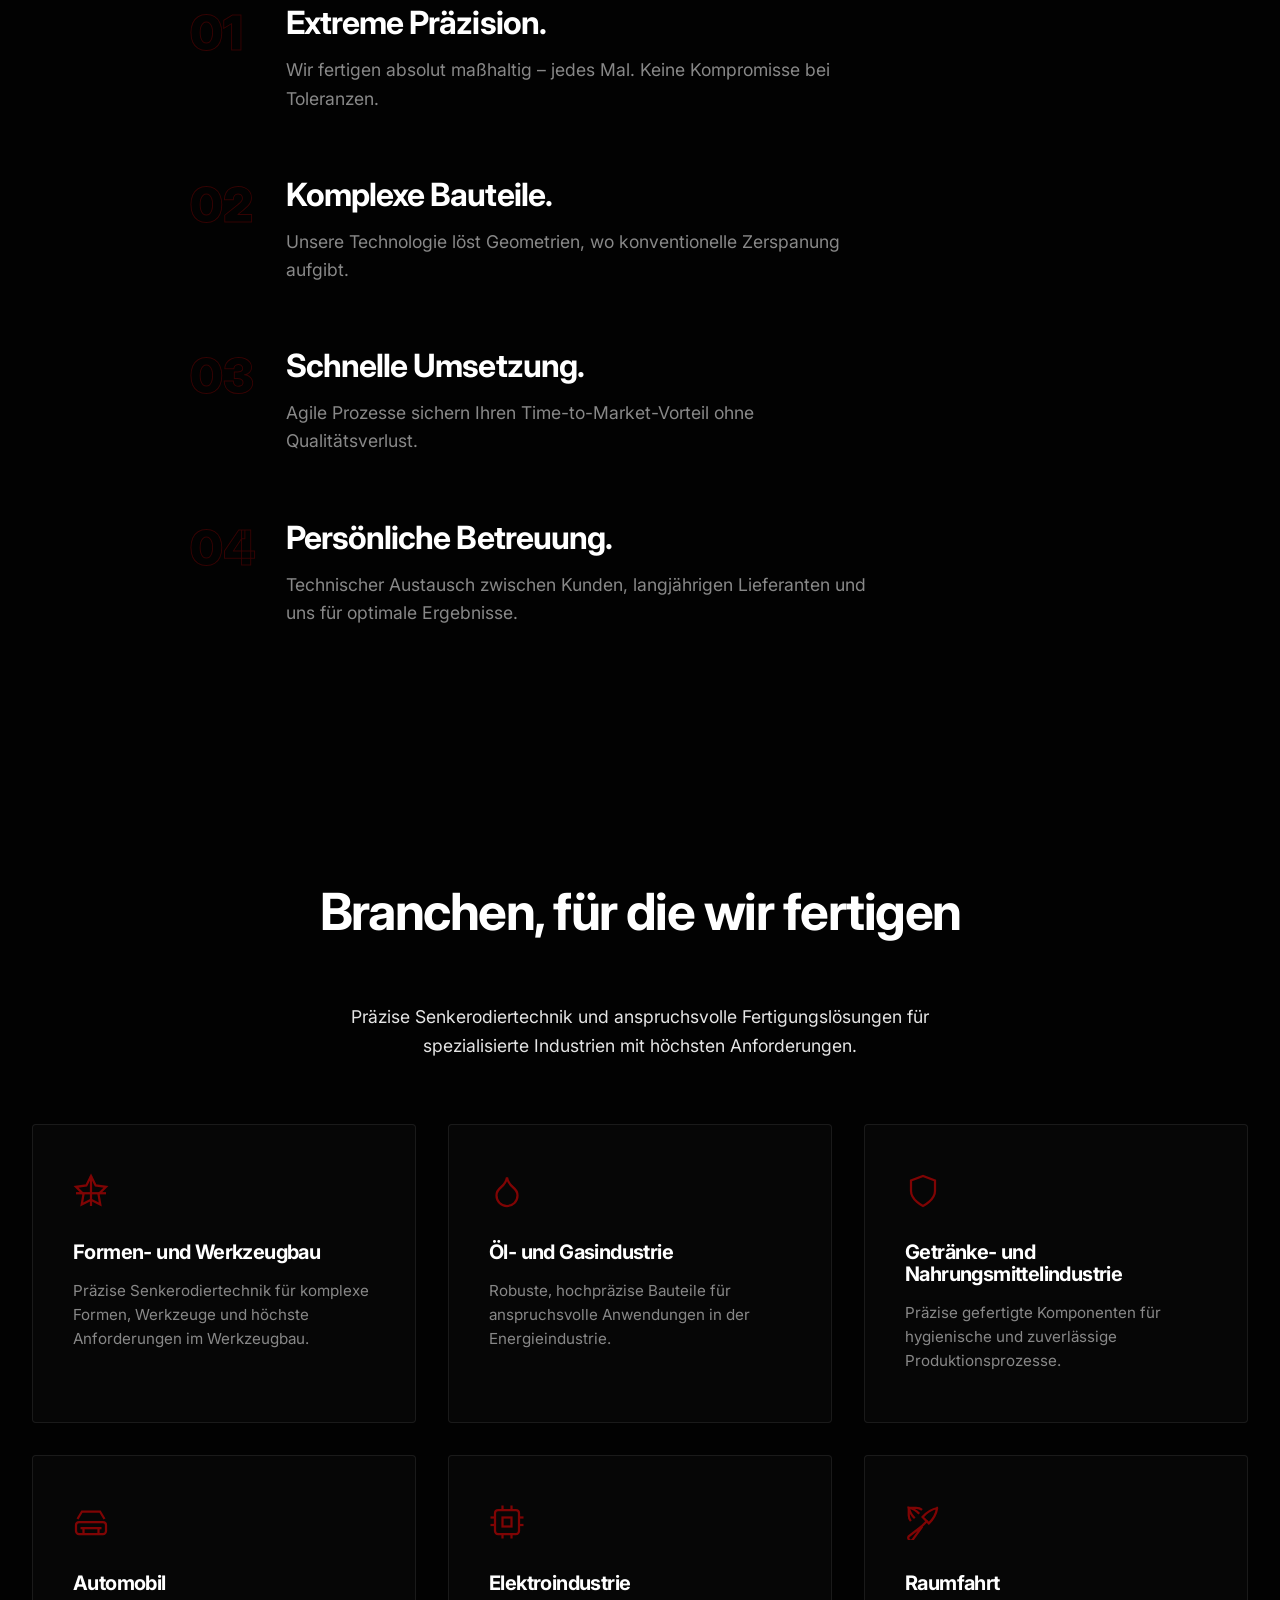
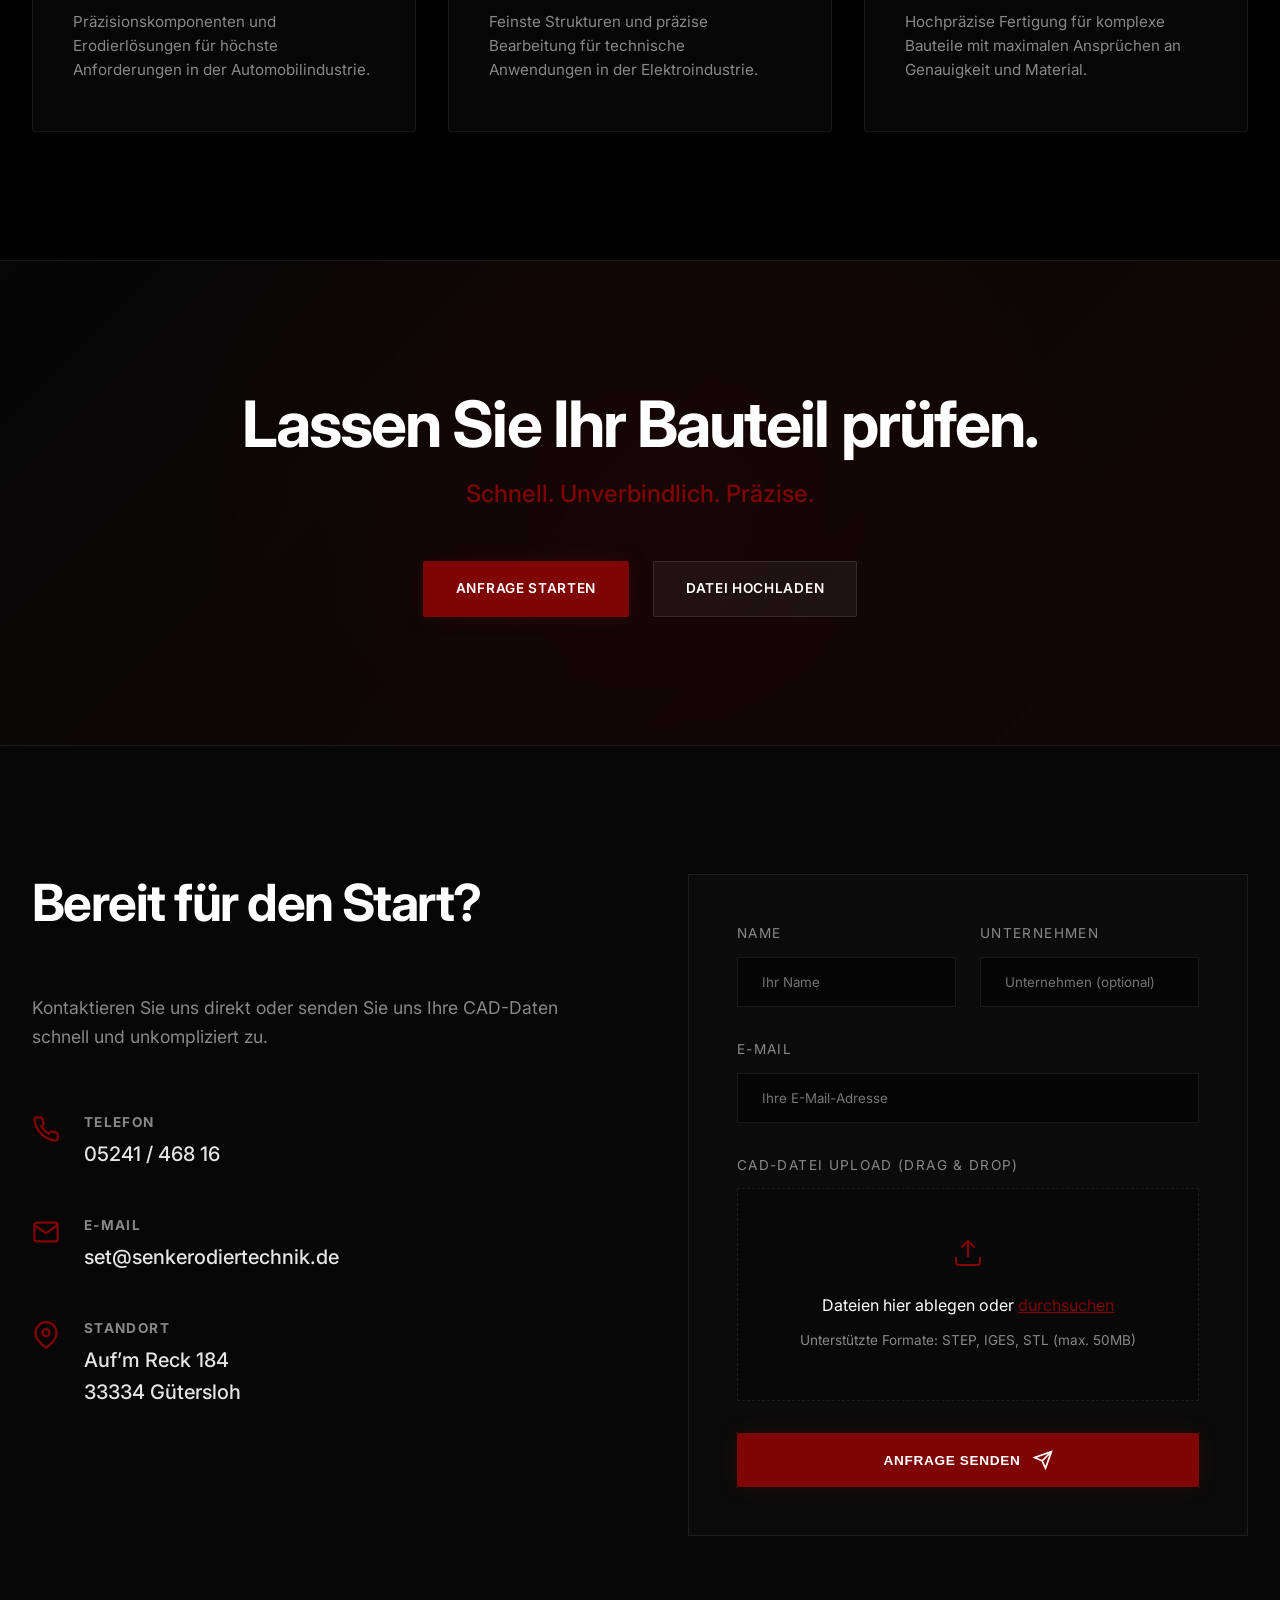
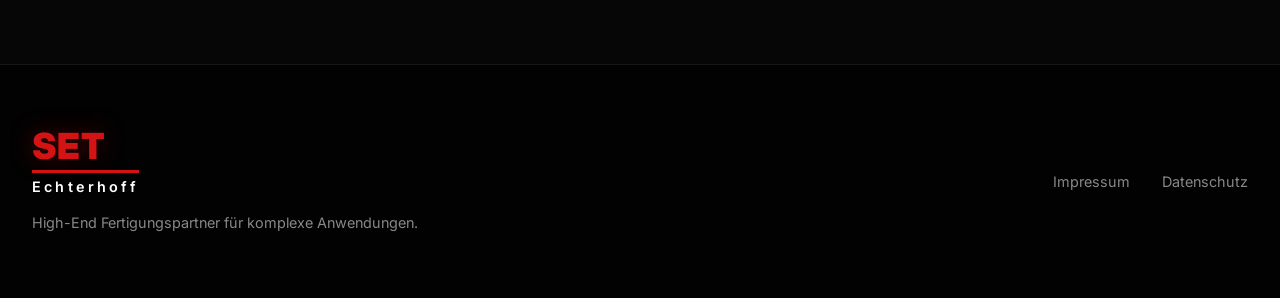
==== commit cf5ca09d: "feat: new hero and electrode photos, red SET logo, corrected machinery images - Hero: replaced hero." ====
--- a/index.html
+++ b/index.html
@@ -17,7 +17,7 @@
     <header class="header">
         <div class="container navbar">
             <div class="logo">
-                <a href="#" class="logo-main">SET<span class="text-accent">.</span></a>
+                <a href="#" class="logo-main">SET</a>
                 <span class="logo-sub">Echterhoff</span>
             </div>
             <nav class="nav-links">
@@ -55,7 +55,11 @@
             <div class="hero-visual reveal fade-left">
                 <div class="visual-wrapper">
                     <div class="visual-glow"></div>
-                    <img src="images/hero.png" alt="Erodieren Funken High-Tech" class="hero-image">
+                    <div class="hero-image-frame">
+                        <img src="images/hero-ki800.jpg" alt="GANTRY EAGLE 800 Senkerodiermaschine im Einsatz bei SET Echterhoff" class="hero-image">
+                        <div class="hero-image-overlay"></div>
+                        <div class="hero-image-glow"></div>
+                    </div>
                 </div>
             </div>
         </div>
@@ -140,7 +144,7 @@
                 <!-- Elektroden Anfertigung -->
                 <a href="elektroden.html" class="service-card reveal delay-1">
                     <div class="service-image-wrap">
-                        <img src="images/electrodes.png" alt="Elektroden Anfertigung">
+                        <img src="images/elektrode-anfertigung.jpg" alt="Gefertigte Elektrode fuer den Senkerodierprozess">
                         <div class="service-overlay"></div>
                     </div>
                     <div class="service-content">
@@ -411,7 +415,7 @@
         <div class="container footer-content">
             <div class="footer-brand">
                 <div class="logo">
-                    <span class="logo-main">SET<span class="text-accent">.</span></span>
+                    <span class="logo-main">SET</span>
                     <span class="logo-sub">Echterhoff</span>
                 </div>
                 <p>High-End Fertigungspartner für komplexe Anwendungen.</p>
--- a/css/styles.css
+++ b/css/styles.css
@@ -7,6 +7,7 @@
   
   --accent-red: #7f0404;    /* Dunkles, kraftvolles Rot */
   --accent-glow: #b60a0a;   /* Glow in lighter red */
+  --accent-logo: #d41414;   /* Signalrot fuer das Logo (praesenter) */
   
   --text-pure: #ffffff;
   --text-main: #e5e5e5;
@@ -167,19 +168,24 @@
 }
 
 .logo {
-  display: flex;
+  display: inline-flex;
   flex-direction: column;
   justify-content: center;
-  align-items: flex-start;
+  align-items: stretch;
   text-decoration: none;
 }
 
 .logo-main {
-  font-size: 1.75rem;
+  display: block;
+  font-size: 2.25rem;
   font-weight: 900;
-  letter-spacing: -0.05em;
-  color: var(--text-pure);
-  line-height: 0.9;
+  letter-spacing: 0.01em;
+  color: var(--accent-logo);
+  line-height: 0.95;
+  text-transform: uppercase;
+  text-shadow: 0 0 24px rgba(212, 20, 20, 0.35);
+  padding-bottom: 7px;
+  border-bottom: 3px solid var(--accent-logo);
 }
 
 .logo a.logo-main {
@@ -187,13 +193,12 @@
 }
 
 .logo-sub {
-  font-size: 0.8rem;
-  font-weight: 500;
-  letter-spacing: 0.25em;
-  color: rgba(255, 255, 255, 0.75);
-  margin-top: 5px;
+  font-size: 0.95rem;
+  font-weight: 600;
+  letter-spacing: 0.22em;
+  color: var(--text-pure);
+  margin-top: 7px;
   line-height: 1;
-  text-transform: uppercase;
 }
 
 .nav-links {
@@ -248,7 +253,7 @@
   min-height: 100vh;
   display: flex;
   align-items: center;
-  padding-top: 80px;
+  padding-top: 130px;
   overflow: hidden;
 }
 
@@ -305,12 +310,58 @@
   z-index: -1;
 }
 
+.hero-image-frame {
+  position: relative;
+  overflow: hidden;
+  border: 1px solid var(--border-light);
+  box-shadow: 0 0 50px rgba(0,0,0,0.8);
+}
+
 .hero-image {
   width: 100%;
   height: auto;
+  display: block;
   filter: contrast(1.1) brightness(0.9);
-  /* Tech overlay feeling */
-  box-shadow: 0 0 50px rgba(0,0,0,0.8);
+  transition: transform 0.8s cubic-bezier(0.16, 1, 0.3, 1), filter var(--trans-base);
+}
+
+.hero-image-overlay {
+  position: absolute;
+  top: 0; left: 0; width: 100%; height: 100%;
+  background: linear-gradient(
+    to top,
+    rgba(0,0,0,0.55),
+    rgba(0,0,0,0.12),
+    rgba(0,0,0,0)
+  );
+  transition: var(--trans-base);
+  pointer-events: none;
+}
+
+.hero-image-glow {
+  position: absolute;
+  top: 0; left: 0; width: 100%; height: 100%;
+  box-shadow: inset 0 0 0 0 rgba(127,4,4,0);
+  transition: var(--trans-base);
+  pointer-events: none;
+}
+
+.hero-image-frame:hover .hero-image {
+  transform: scale(1.05);
+  filter: contrast(1.15) brightness(1);
+}
+
+.hero-image-frame:hover .hero-image-overlay {
+  background: linear-gradient(
+    to top,
+    rgba(0,0,0,0.75),
+    rgba(0,0,0,0.25),
+    rgba(0,0,0,0.05)
+  );
+}
+
+.hero-image-frame:hover .hero-image-glow {
+  box-shadow: inset 0 0 20px 2px rgba(127,4,4,0.5);
 }
 
 /* ===== TRUST BAR ===== */
@@ -1113,7 +1164,7 @@
 }
 
 .footer-brand .logo-main {
-  font-size: 2rem;
+  font-size: 2.25rem;
 }
 
 .footer-brand .logo-sub {
@@ -1340,12 +1391,16 @@
 }
 
 @media (max-width: 768px) {
+  .logo-main { font-size: 1.9rem; }
+  .logo-sub { font-size: 0.8rem; letter-spacing: 0.18em; }
+  .hero { padding-top: 150px; }
+
   .nav-links {
     position: fixed;
-    top: 70px;
+    top: 100px;
     left: -100%;
     width: 100%;
-    height: calc(100vh - 70px);
+    height: calc(100vh - 100px);
     background: var(--bg-main);
     flex-direction: column;
     padding: 3rem;
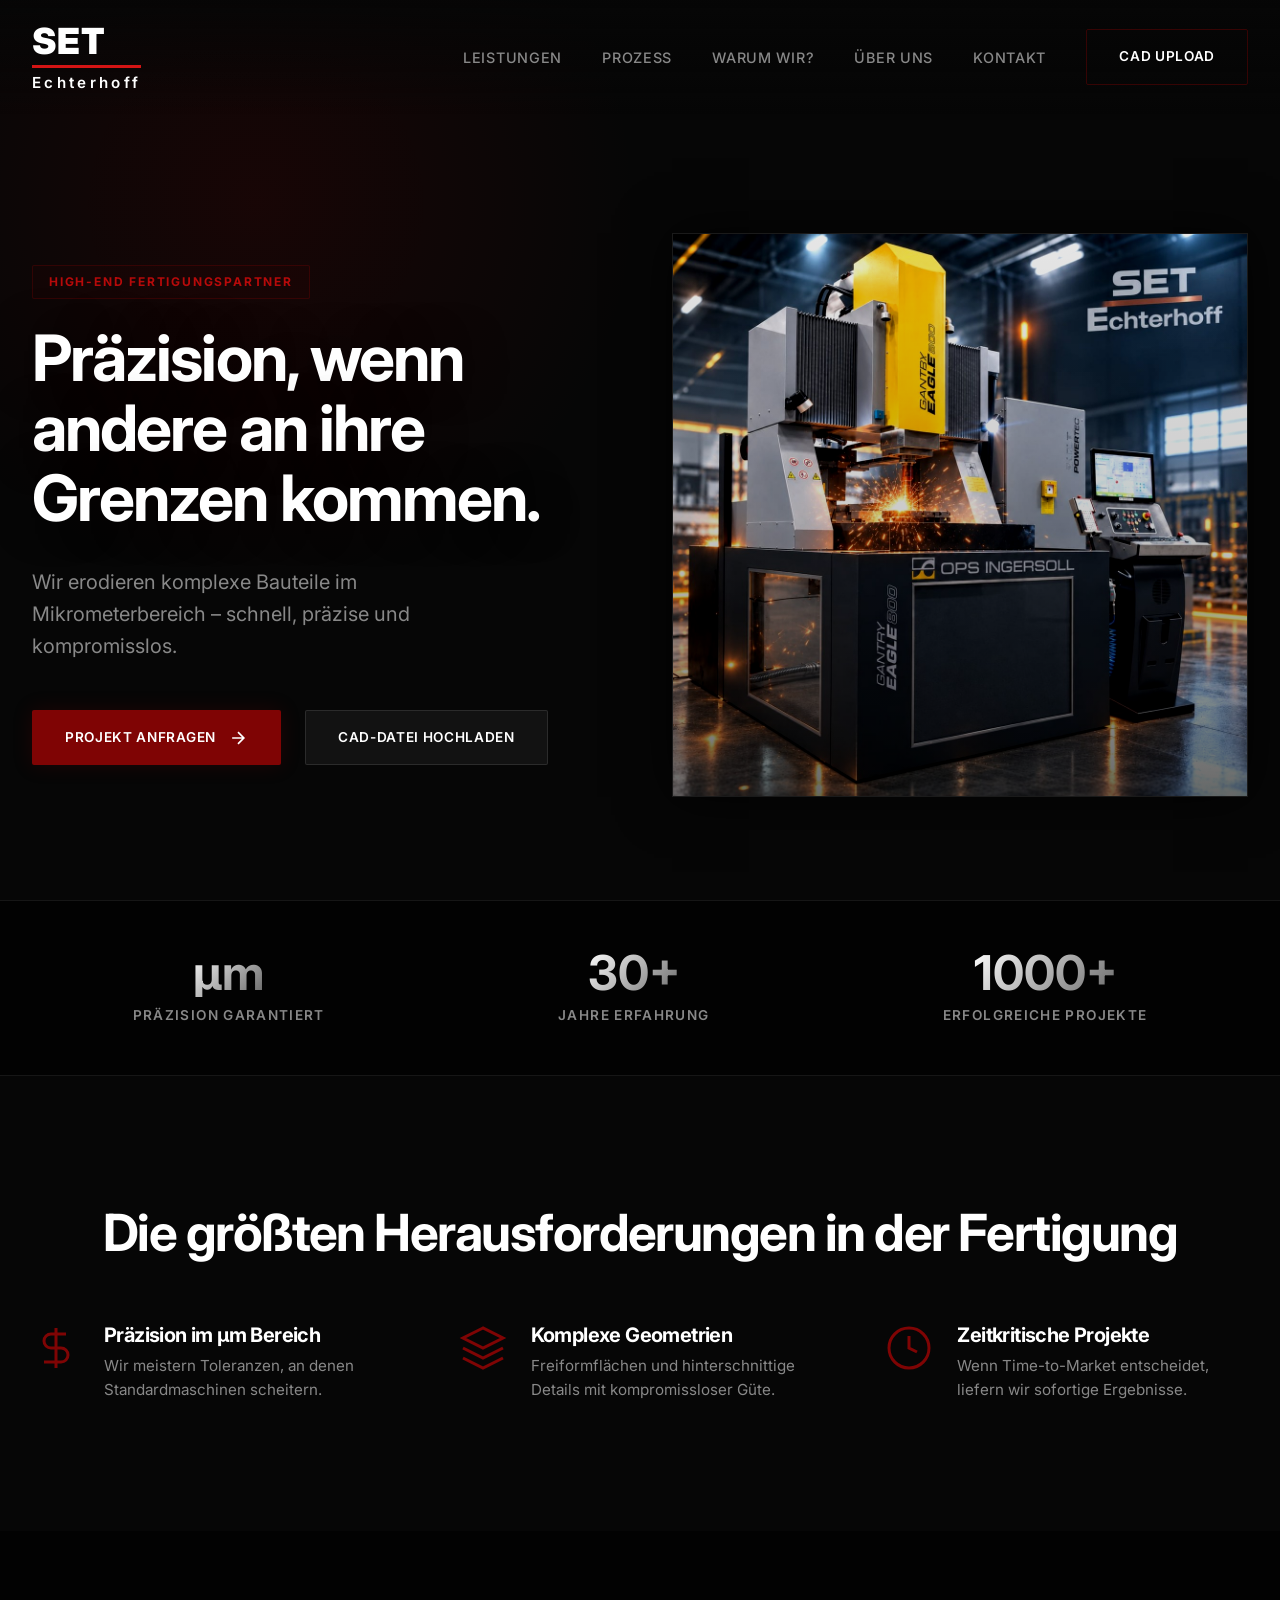
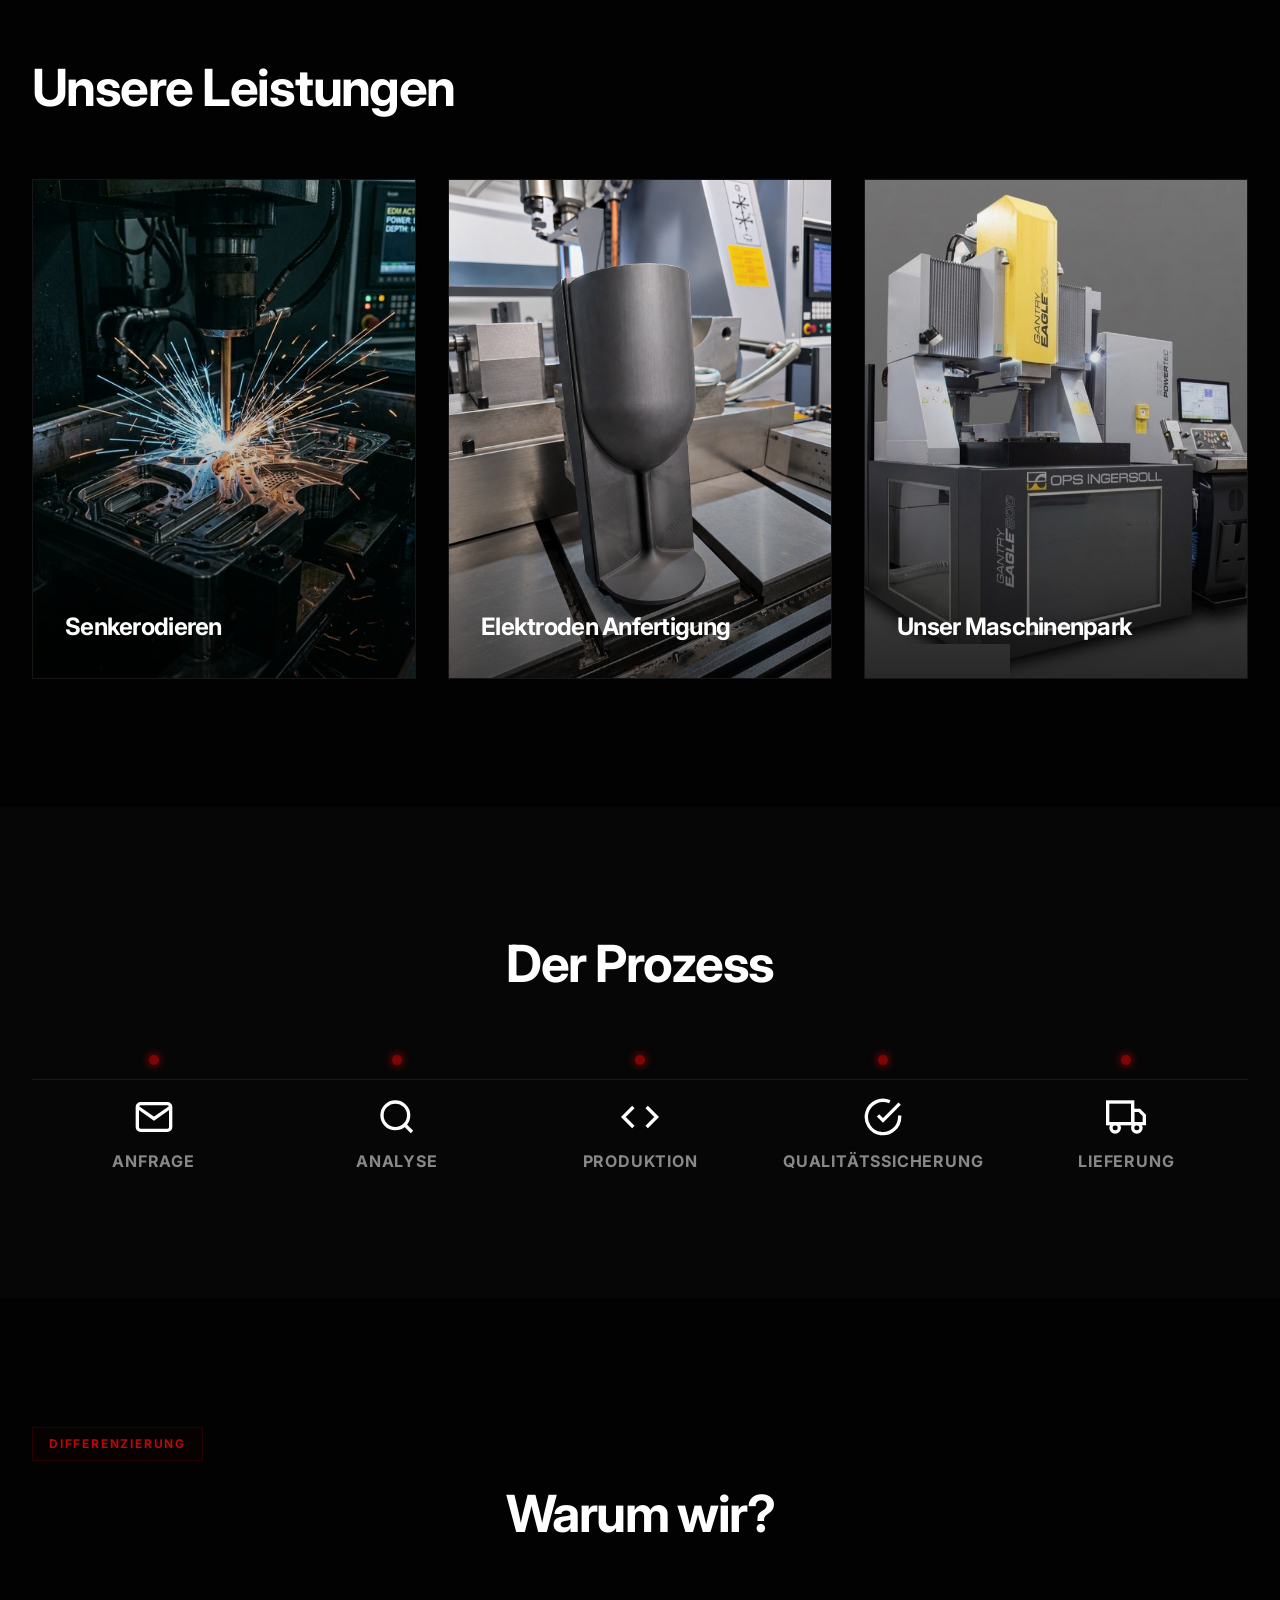
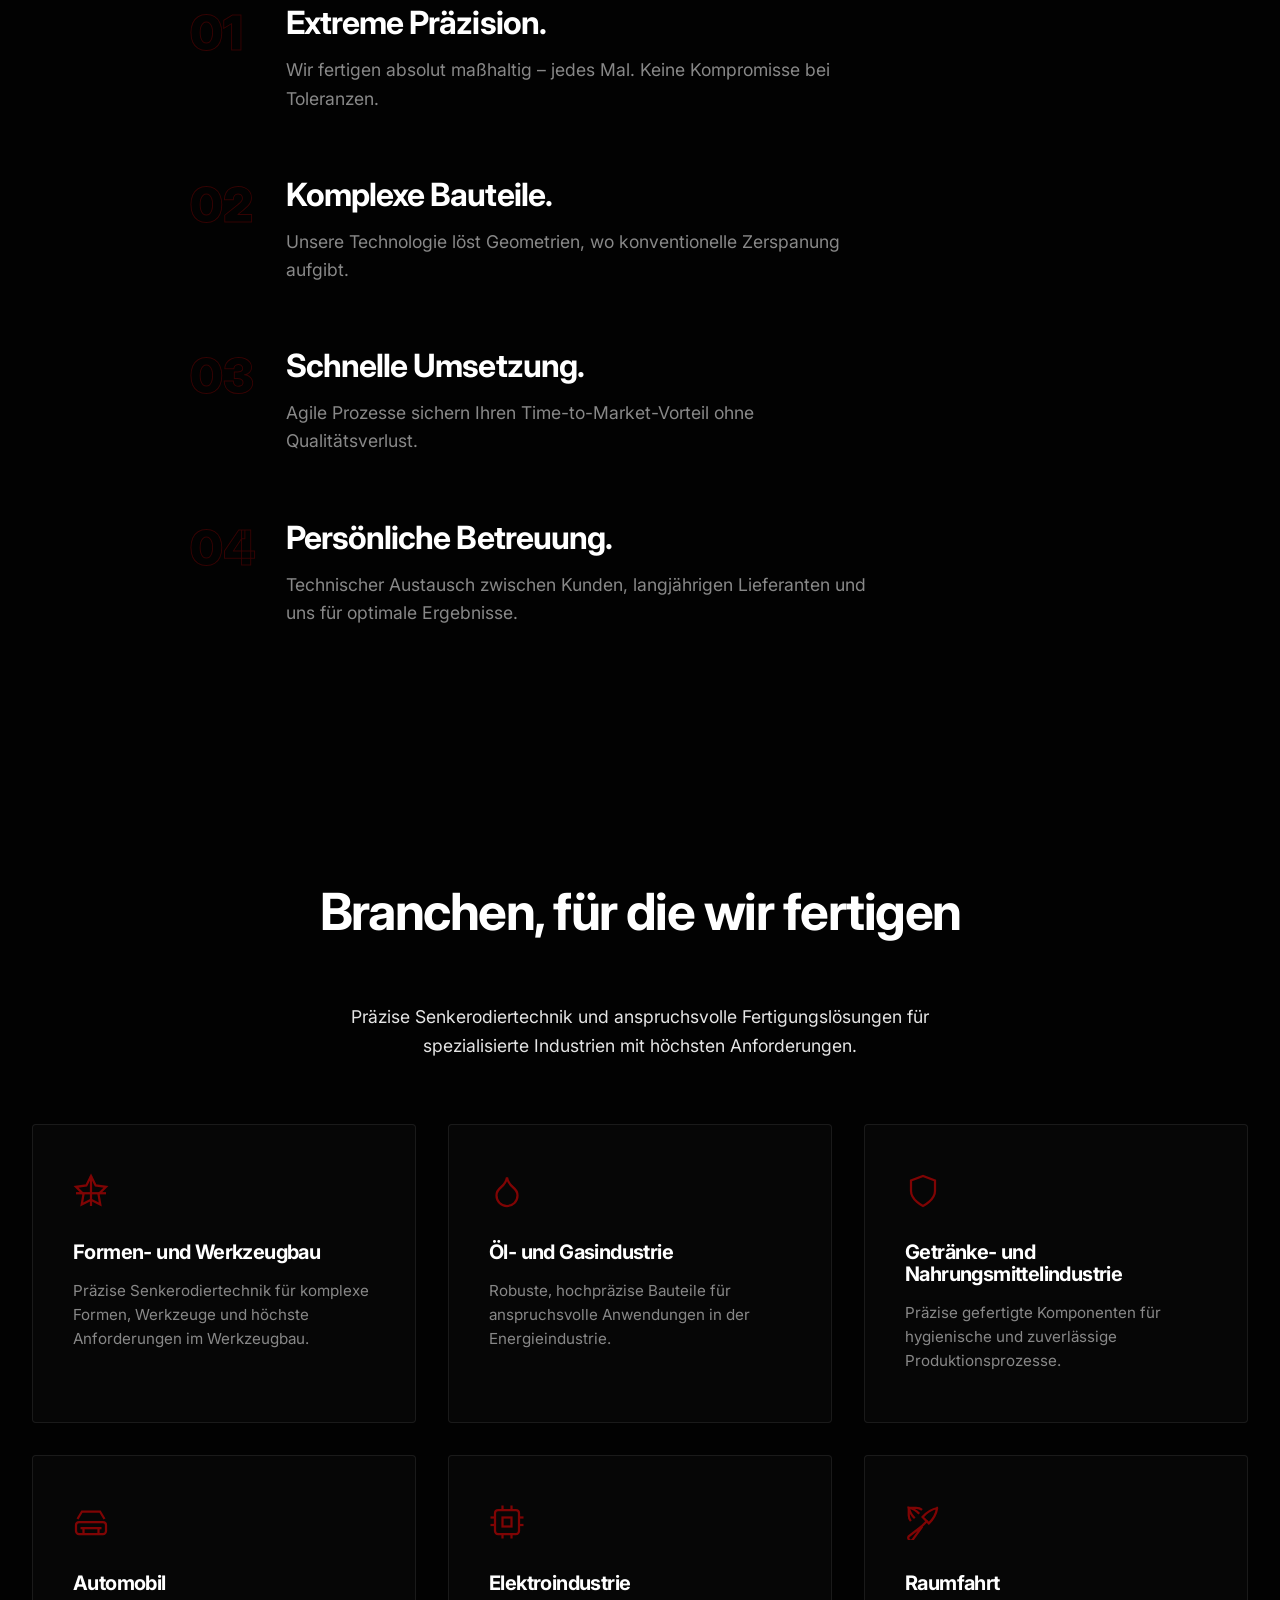
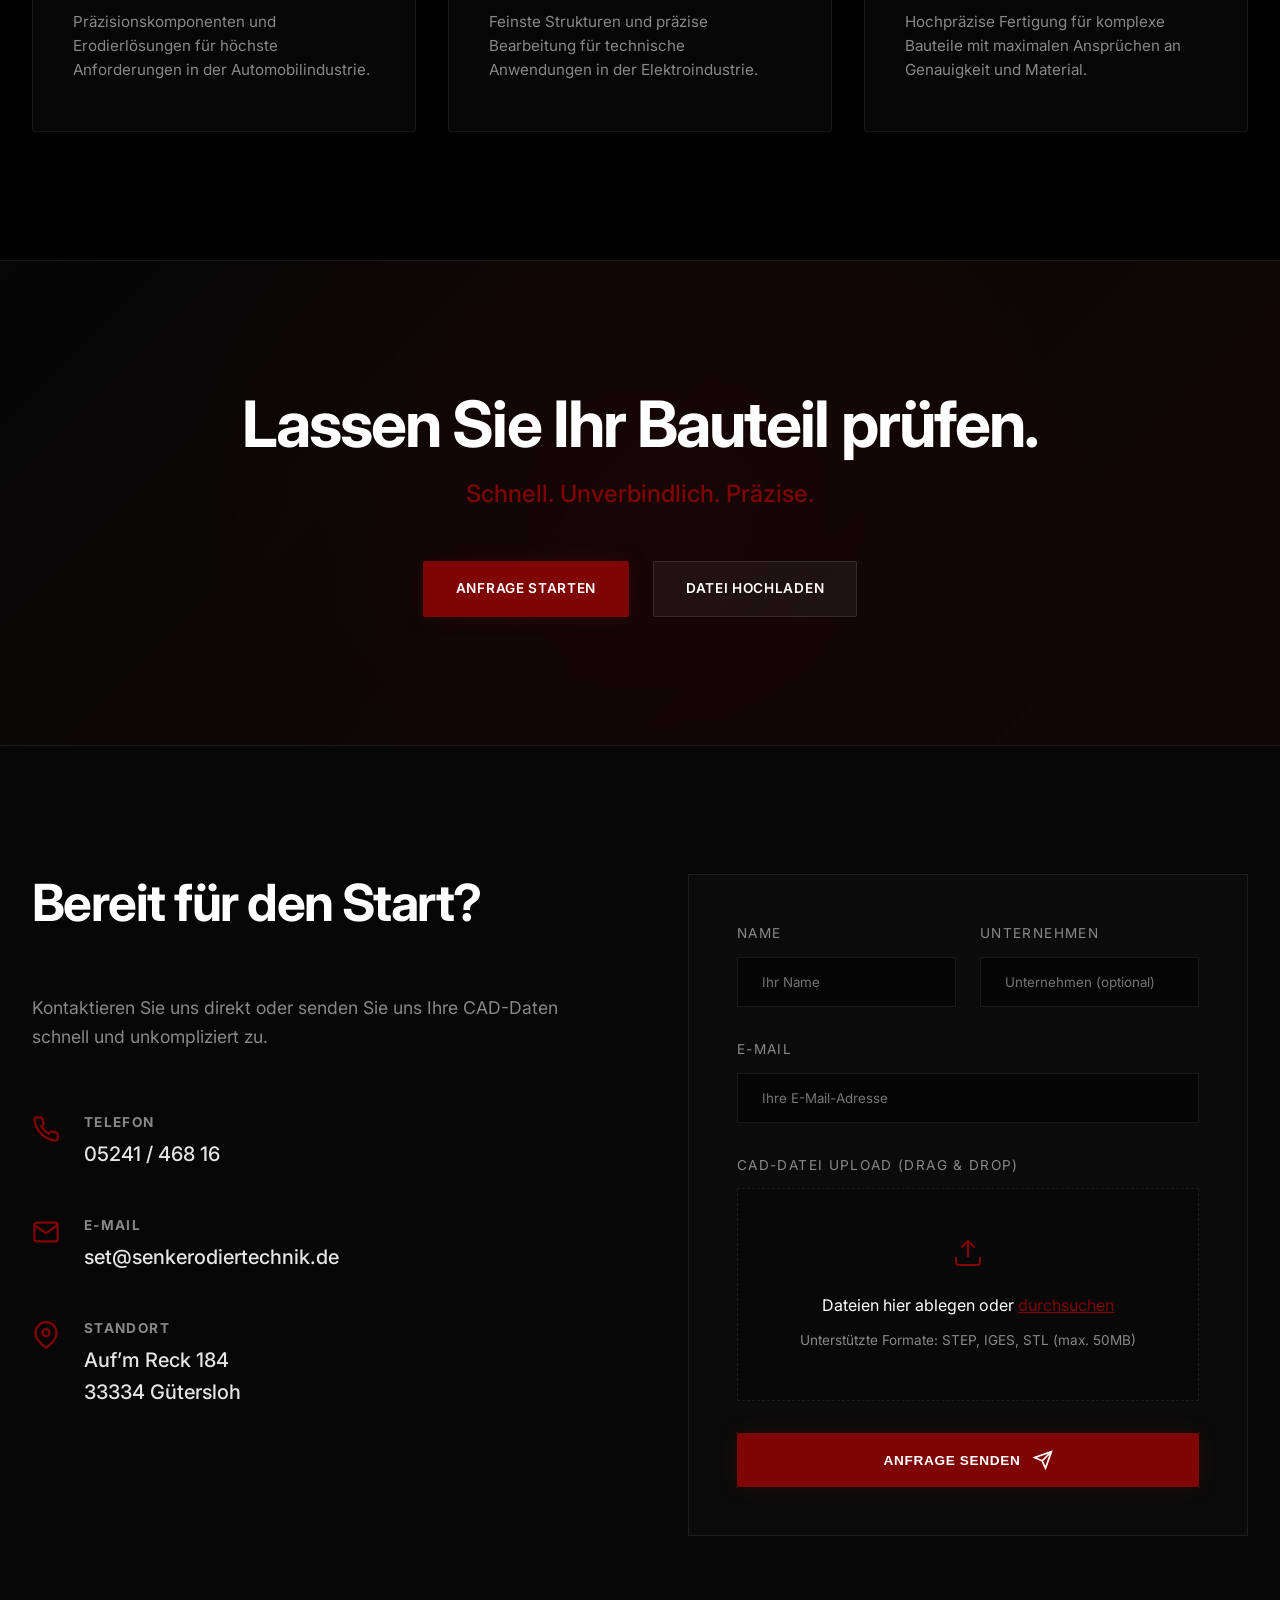
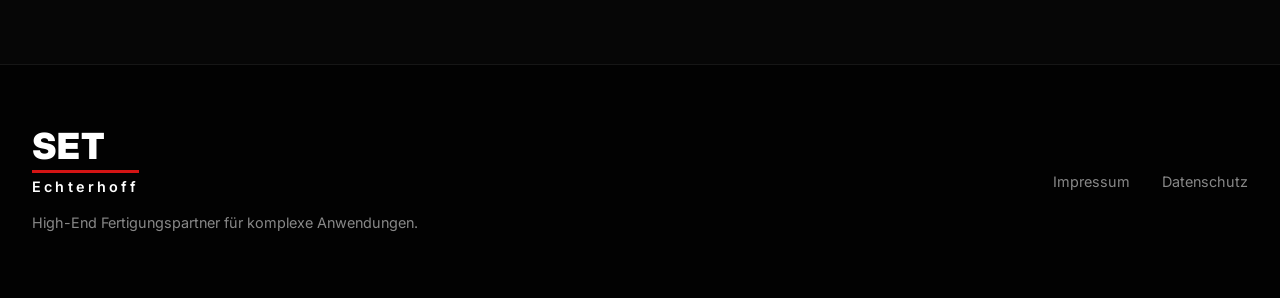
==== commit c08742a8: "style: white SET wordmark, new machinery hero image on the services card - Logo: SET now white with " ====
--- a/index.html
+++ b/index.html
@@ -159,7 +159,7 @@
                 <!-- Maschinenpark -->
                 <a href="maschinenpark.html" class="service-card reveal delay-2">
                     <div class="service-image-wrap">
-                        <img src="images/machine_hall.png" alt="Unser Maschinenpark">
+                        <img src="images/maschinenpark-titel.jpg" alt="GANTRY EAGLE 800 im Maschinenpark von SET Echterhoff">
                         <div class="service-overlay"></div>
                     </div>
                     <div class="service-content">
--- a/css/styles.css
+++ b/css/styles.css
@@ -180,10 +180,9 @@
   font-size: 2.25rem;
   font-weight: 900;
   letter-spacing: 0.01em;
-  color: var(--accent-logo);
+  color: var(--text-pure);
   line-height: 0.95;
   text-transform: uppercase;
-  text-shadow: 0 0 24px rgba(212, 20, 20, 0.35);
   padding-bottom: 7px;
   border-bottom: 3px solid var(--accent-logo);
 }
